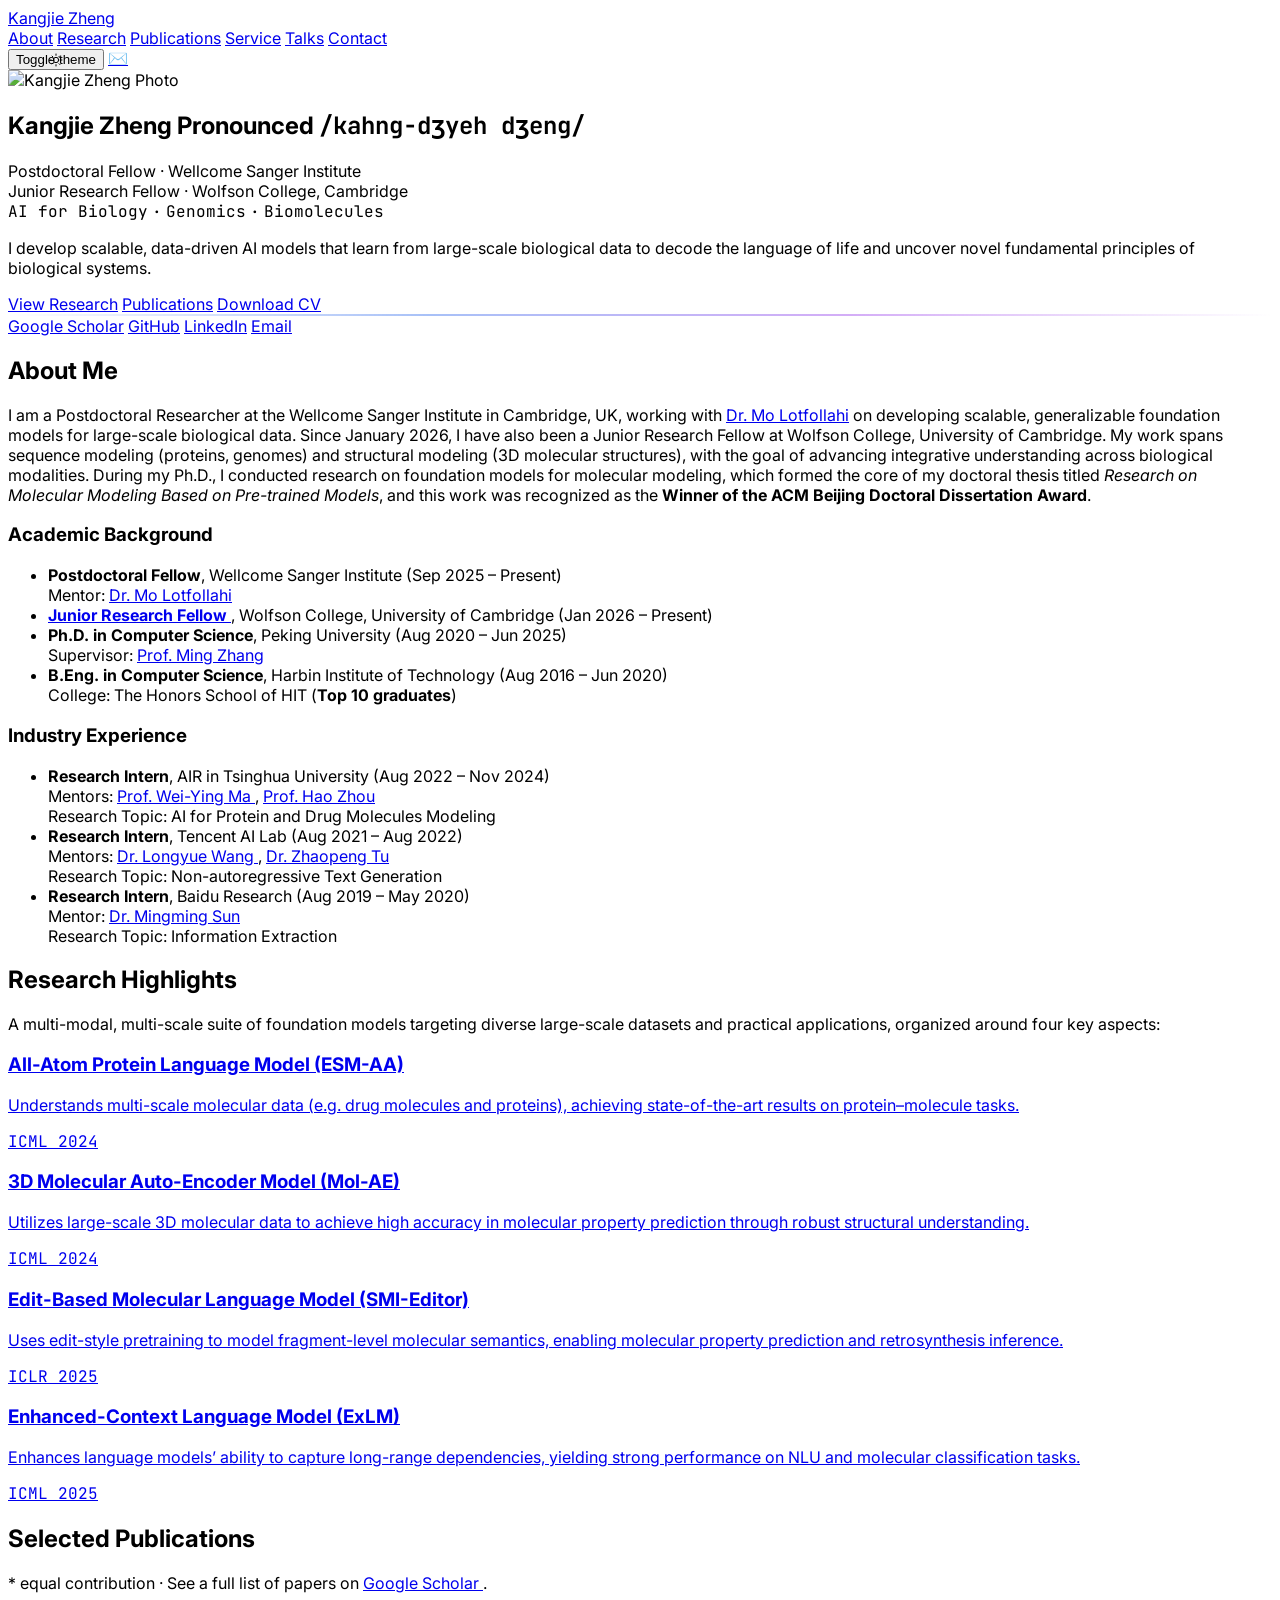
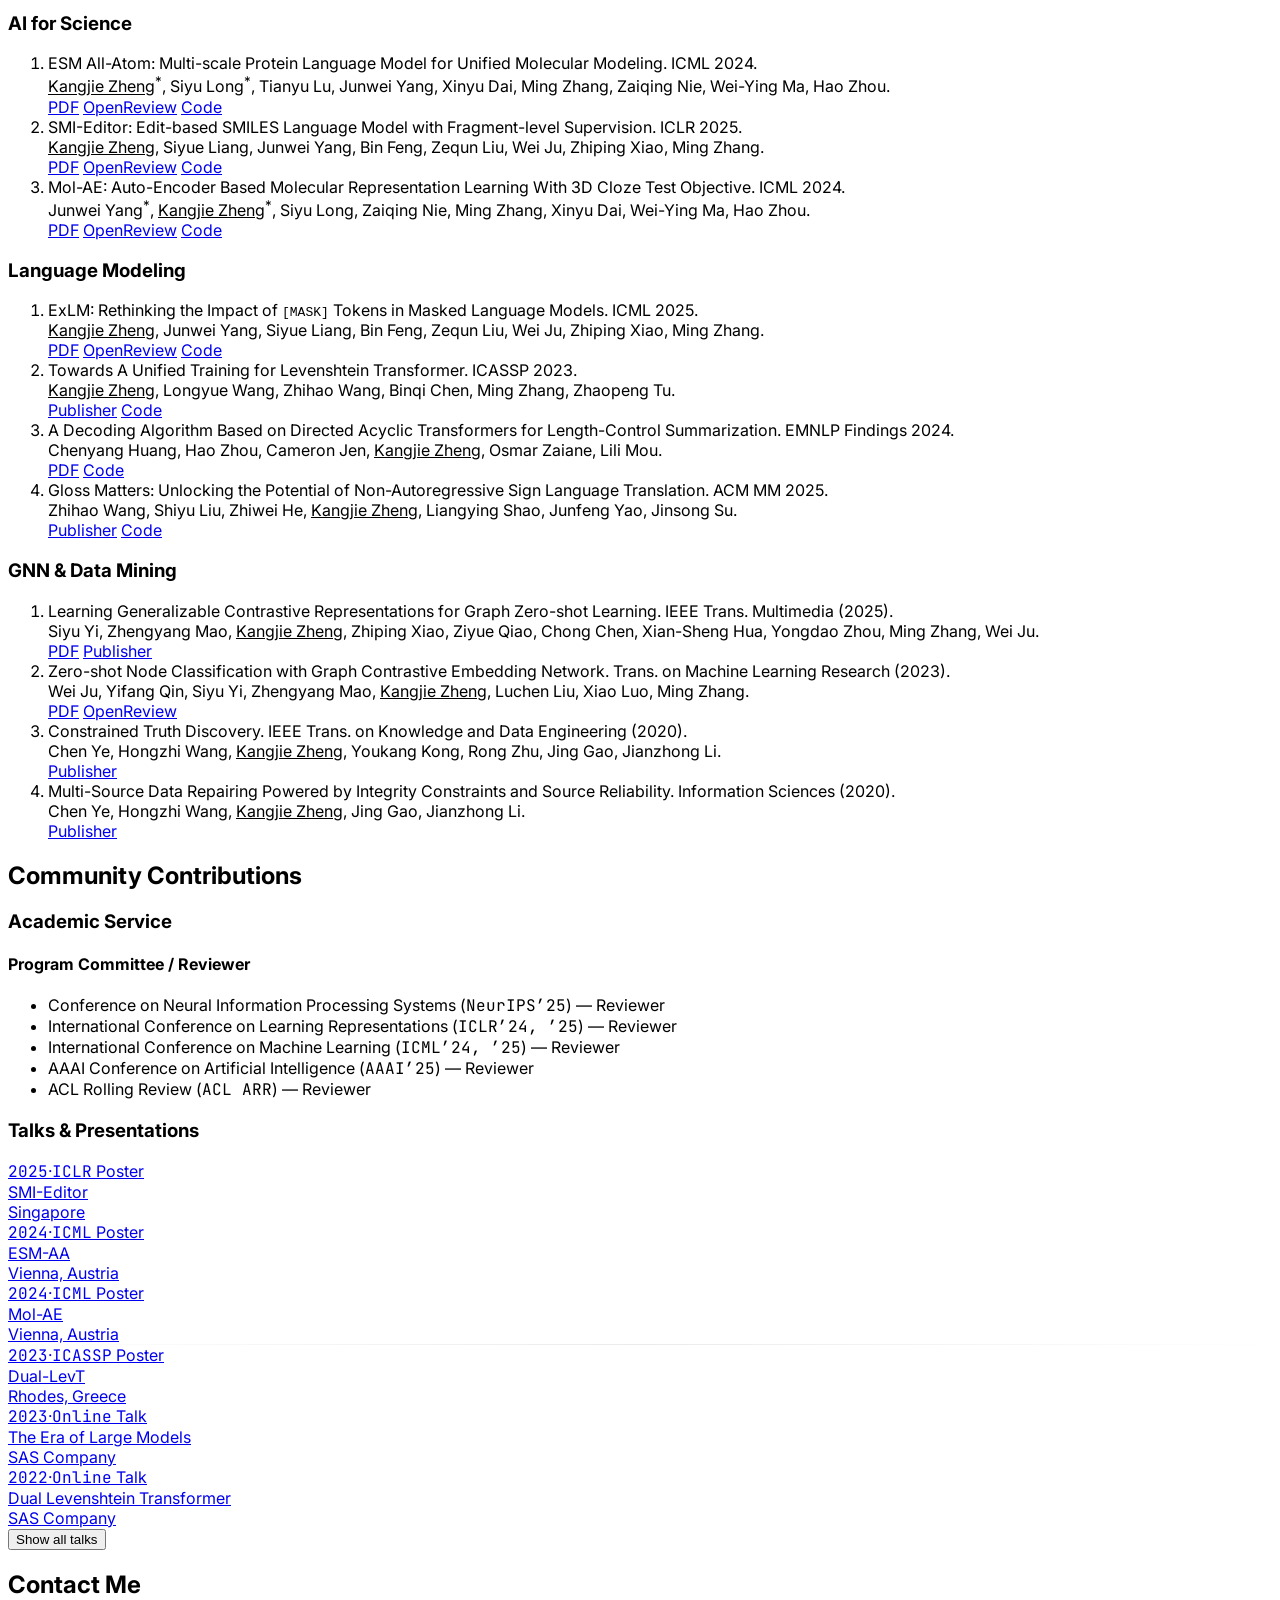
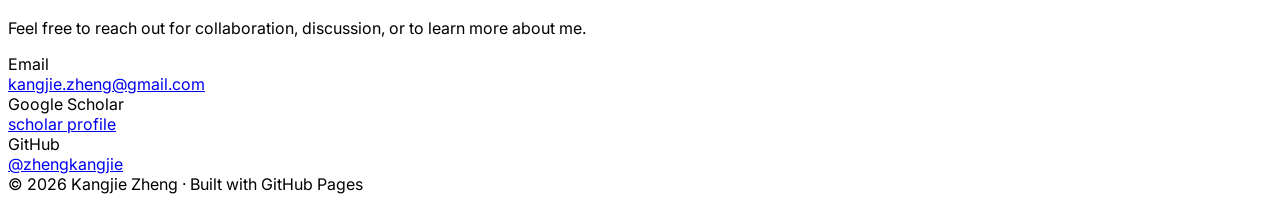
==== index.html @ 7fa9788c "Happy 2026!" ====
<!doctype html>
<html lang="en">
  <head>
    <meta charset="utf-8" />
    <meta name="viewport" content="width=device-width, initial-scale=1" />
    <title>Kangjie Zheng's Homepage</title>
    <meta name="description" content="AI for Biology · Genomics · Biomolecules" />
    <meta name="theme-color" content="#f9fafb" />
    <script src="https://cdn.tailwindcss.com"></script>

    <!-- Tailwind config: enable class-based dark mode -->
    <script>
      tailwind.config = {
        darkMode: 'class',
        theme: {
          extend: {
            colors: {
              bg: '#f9fafb',
              card: 'rgba(255,255,255,0.8)',
              accent: '#2563eb',
              neon: '#9333ea'
            },
            boxShadow: {
              glow: '0 0 20px rgba(37,99,235,.15)',
              card: '0 4px 20px rgba(0,0,0,.1)'
            },
            backdropBlur: {
              xs: '2px'
            }
          }
        }
      }
    </script>

    <!-- Theme init -->
    <script>
      (function () {
        try {
          const saved = localStorage.getItem('theme');
          const prefersDark = window.matchMedia('(prefers-color-scheme: dark)').matches;
          const useDark = saved ? (saved === 'dark') : prefersDark;
          const root = document.documentElement;
          root.classList.toggle('dark', useDark);

          const meta = document.querySelector('meta[name="theme-color"]');
          if (meta) meta.setAttribute('content', useDark ? '#0b1020' : '#f9fafb');
        } catch (e) {}
      })();
    </script>

    <link rel="preconnect" href="https://fonts.googleapis.com" />
    <link rel="preconnect" href="https://fonts.gstatic.com" crossorigin />
    <link href="https://fonts.googleapis.com/css2?family=Inter:wght@300;400;600;800&family=JetBrains+Mono:wght@400;700&display=swap" rel="stylesheet" />

    <style>
      section > *:last-child { margin-bottom: 0; }
      html { scroll-behavior: smooth; }
      body { font-family: Inter, sans-serif; }
      .clamp-2 { display: -webkit-box; -webkit-line-clamp: 2; -webkit-box-orient: vertical; overflow: hidden; }
      .mono { font-family: 'JetBrains Mono', monospace; }
      .grid-bg:before {
        content: "";
        position: fixed;
        inset: 0;
        pointer-events: none;
        background:
          linear-gradient(transparent, transparent 98%, rgba(0,0,0,.04) 100%),
          linear-gradient(90deg, transparent, transparent 98%, rgba(0,0,0,.04) 100%);
        background-size: 24px 24px, 24px 24px;
        z-index: 0;
      }
      .glass { background: rgba(255,255,255,0.75); backdrop-filter: blur(6px); }
      .card:hover {
        box-shadow: 0 0 0 1px rgba(37,99,235,.15), 0 4px 20px rgba(0,0,0,.15);
        transform: translateY(-2px);
      }
      .ux-underline {
        background: linear-gradient(to right, rgba(37,99,235,.0), rgba(37,99,235,.4), rgba(147,51,234,.4), rgba(37,99,235,.0));
        height: 2px;
      }
      .no-scrollbar::-webkit-scrollbar { display: none; }
      .no-scrollbar { -ms-overflow-style: none; scrollbar-width: none; }

      /* ANCHOR OFFSET & DIVIDER */
      .anchor-offset { scroll-margin-top: 96px; }
      .subtle-divider { height: 1px; background: linear-gradient(to right, transparent, rgba(0,0,0,.08), transparent); }
      .dark .subtle-divider { background: linear-gradient(to right, transparent, rgba(255,255,255,.12), transparent); }

      /* ===================== Dark mode overrides (colors only) ===================== */
      .dark body { background-color: #0b1020; color: #e2e8f0; }
      .dark .bg-bg { background-color: #0b1020 !important; }
      .dark ::selection { background: rgba(34,211,238,0.30); color: #ffffff; }

      .dark .grid-bg:before {
        background:
          radial-gradient(circle at 20% 20%, rgba(124,58,237,.18), transparent 35%),
          radial-gradient(circle at 80% 10%, rgba(34,211,238,.16), transparent 40%),
          linear-gradient(transparent, transparent 98%, rgba(255,255,255,.05) 100%),
          linear-gradient(90deg, transparent, transparent 98%, rgba(255,255,255,.05) 100%);
        background-size: 100% 100%, 100% 100%, 24px 24px, 24px 24px;
      }

      .dark .glass { background: linear-gradient(180deg, rgba(17,24,39,.60), rgba(17,24,39,.35)); backdrop-filter: blur(6px); }
      .dark .card:hover { box-shadow: 0 0 0 1px rgba(34,211,238,.25), 0 10px 30px rgba(0,0,0,.60); transform: translateY(-2px); }
      .dark .ux-underline {
        background: linear-gradient(to right,
          rgba(34,211,238,0),
          rgba(34,211,238,.5),
          rgba(124,58,237,.5),
          rgba(34,211,238,0));
      }

      .dark .text-gray-900 { color: #f1f5f9 !important; }
      .dark .text-gray-800 { color: #e2e8f0 !important; }
      .dark .text-gray-700,
      .dark .text-gray-600 { color: #cbd5e1 !important; }
      .dark .text-gray-500,
      .dark .text-gray-400 { color: #94a3b8 !important; }

      .dark .bg-white { background-color: transparent !important; }
      .dark .bg-gray-50 { background-color: transparent !important; }

      .dark .border-black\/5  { border-color: rgba(255,255,255,0.10) !important; }
      .dark .border-black\/10 { border-color: rgba(255,255,255,0.16) !important; }
      .dark .bg-black\/5      { background-color: rgba(255,255,255,0.06) !important; }

      .dark header a.font-extrabold { color: #f8fafc !important; }

      /* ---- Smaller animated icon (stacked, centered) ---- */
      #theme-toggle { position: relative; display: inline-flex; align-items: center; justify-content: center; }
      #theme-toggle .icon {
        position: absolute;
        left: 50%;
        top: 50%;
        width: 1rem;
        height: 1rem;
        opacity: 0;
        transform: translate(-50%, -50%) rotate(-90deg) scale(.8);
        transform-origin: 50% 50%;
        transition: transform .35s ease, opacity .35s ease;
      }
      #theme-toggle .icon--active   { opacity: 1; transform: translate(-50%, -50%) rotate(0deg) scale(1); }
      #theme-toggle .icon--inactive { opacity: 0; transform: translate(-50%, -50%) rotate(-90deg) scale(.8); }

      :root { --theme-anim-dur: 200ms; --theme-anim-ease: cubic-bezier(.2,.8,.2,1); }
      html.theme-anim *, html.theme-anim *::before, html.theme-anim *::after {
        transition:
          background-color var(--theme-anim-dur) var(--theme-anim-ease),
          color            var(--theme-anim-dur) var(--theme-anim-ease),
          border-color     var(--theme-anim-dur) var(--theme-anim-ease),
          fill             var(--theme-anim-dur) var(--theme-anim-ease),
          stroke           var(--theme-anim-dur) var(--theme-anim-ease),
          box-shadow       var(--theme-anim-dur) var(--theme-anim-ease),
          filter           var(--theme-anim-dur) var(--theme-anim-ease);
      }
      @media (prefers-reduced-motion: reduce) {
        html.theme-anim *, html.theme-anim *::before, html.theme-anim *::after { transition: none !important; }
        #stars { display: none !important; }
      }
      .theme-flash {
        position: fixed; inset: 0; pointer-events: none; z-index: 50;
        background: radial-gradient(60vmax 60vmax at var(--fx,50%) var(--fy,50%),
                    rgba(34,211,238,.18), rgba(124,58,237,.16) 30%, transparent 60%);
        opacity: 0;
        transition: opacity var(--theme-anim-dur) var(--theme-anim-ease);
      }
      .theme-flash.show { opacity: .9; }
      .dark .theme-flash {
        background: radial-gradient(60vmax 60vmax at var(--fx,50%) var(--fy,50%),
                    rgba(34,211,238,.12), rgba(124,58,237,.12) 30%, transparent 60%);
      }

      /* ★★ Starfield-only: 画布层 */
      #stars{
        position: fixed; inset: 0;
        pointer-events: none;
        z-index: -1;
        opacity: 0;
        transition: opacity .35s ease;
      }
      .dark #stars{ opacity: .9; }
    </style>
  </head>

  <body class="grid-bg bg-bg text-gray-800 selection:bg-blue-200 selection:text-gray-900">

    <!-- ★★ Starfield-only -->
    <canvas id="stars" aria-hidden="true"></canvas>

    <!-- Navigation -->
    <header class="sticky top-0 z-40">
      <div class="mx-auto max-w-6xl px-4">
        <nav class="mt-4 glass rounded-2xl border border-black/5 shadow-card">
          <div class="flex items-center justify-between px-4 py-3">
            <a href="#top" class="font-extrabold tracking-tight text-gray-900">Kangjie Zheng</a>

            <div class="hidden sm:flex gap-6 text-sm">
              <a href="#about" class="hover:text-accent">About</a>
              <a href="#research" class="hover:text-accent">Research</a>
              <a href="#pubs" class="hover:text-accent">Publications</a>
              <a href="#service" class="hover:text-accent">Service</a>
              <a href="#talks" class="hover:text-accent">Talks</a>
              <a href="#contact" class="hover:text-accent">Contact</a>
            </div>

            <!-- Right actions: theme toggle + contact (mobile) -->
            <div class="flex items-center gap-2">
              <button
                id="theme-toggle"
                class="relative h-8 w-8 rounded-full border border-black/10 p-1.5 hover:border-accent/40 focus:outline-none focus:ring-2 focus:ring-accent/30"
                aria-label="Toggle dark mode" title="Toggle dark mode" aria-pressed="false"
              >
                <span class="sr-only">Toggle theme</span>
                <!-- Sun icon (light) -->
                <svg id="icon-sun" xmlns="http://www.w3.org/2000/svg" class="icon h-4 w-4" fill="none"
                     viewBox="0 0 24 24" stroke="currentColor" stroke-width="1.5">
                  <path stroke-linecap="round" stroke-linejoin="round"
                        d="M12 3v2m0 14v2m9-9h-2M5 12H3m14.95 6.95-1.414-1.414M7.464 7.464 6.05 6.05m11.314 0-1.414 1.414M7.464 16.536 6.05 17.95M16 12a4 4 0 1 1-8 0 4 4 0 0 1 8 0z"/>
                </svg>
                <!-- Moon icon (dark) -->
                <svg id="icon-moon" xmlns="http://www.w3.org/2000/svg" class="icon h-4 w-4" viewBox="0 0 24 24" fill="currentColor">
                  <path d="M21 12.79A9 9 0 1 1 11.21 3a7 7 0 1 0 9.79 9.79z"/>
                </svg>
              </button>

              <a class="sm:hidden" href="#contact" aria-label="contact">✉️</a>
            </div>
          </div>
        </nav>
      </div>
    </header>

    <!-- Hero -->
    <section id="top" class="relative min-h-[70vh] flex items-center bg-white">
      <div class="mx-auto max-w-6xl px-6 pt-10 pb-12 md:pb-0">
        <div class="grid md:grid-cols-2 gap-10 items-center">
          <!-- 小屏：图片在上 -->
          <div class="order-1 md:order-2 flex justify-center">
            <img src="https://raw.githubusercontent.com/zhengkangjie/zhengkangjie.github.io/main/zkj_photo.jpg" alt="Kangjie Zheng Photo" width="320" height="320" decoding="async" fetchpriority="high" class="rounded-full aspect-square object-cover shadow-lg max-w-xs border border-black/10" />
          </div>

          <div class="order-2 md:order-1">
            <h1 class="mt-2 text-4xl md:text-5xl font-extrabold leading-tight text-gray-900">
                <span class="relative group inline-block focus:outline-none" tabindex="0">
                    Kangjie Zheng
                    <span
                    class="pointer-events-none absolute bottom-full left-1/2 -translate-x-1/2 mb-2
                            opacity-0 scale-95 transition
                            group-hover:opacity-100 group-hover:scale-100
                            group-focus-visible:opacity-100 group-focus-visible:scale-100 z-20">
                    <span class="block rounded-lg bg-black/80 text-white text-xs px-3 py-1 shadow-lg whitespace-nowrap">
                        Pronounced <span class="mono">/kahng-dʒyeh dʒeng/</span>
                    </span>
                    <span class="absolute left-1/2 top-full -translate-x-1/2 w-2 h-2 bg-black/80 rotate-45"></span>
                    </span>
                </span>
            </h1>

            <div class="mt-2 space-y-1">


  <div class="mt-1 flex flex-wrap items-center gap-x-2 gap-y-1 text-sm md:text-base text-gray-600">
    <span class="font-semibold text-gray-900">Postdoctoral Fellow</span>
    <span class="text-gray-400">·</span>
    <span>Wellcome Sanger Institute</span>
  </div>
</div>


  <div class="mt-1 flex flex-wrap items-center gap-x-2 gap-y-1 text-sm md:text-base text-gray-600">
    <span class="font-semibold text-gray-900">Junior Research Fellow</span>
    <span class="text-gray-400">·</span>
    <span>Wolfson College, Cambridge</span>
  </div>

            <div class="mt-4 inline-flex items-center gap-2 rounded-full border border-black/5 bg-black/5 px-3 py-1 text-xs shadow-sm whitespace-nowrap overflow-x-auto no-scrollbar max-w-full">
                <span class="mono text-accent">AI for Biology</span>
                <span class="mono text-gray-400">·</span>
                <span class="mono text-indigo-600">Genomics</span>
                <span class="mono text-gray-400">·</span>
                <span class="mono text-sky-700">Biomolecules</span>
            </div>

            <p class="mt-5 text-gray-600">
                I develop scalable, data-driven AI models that learn from large-scale biological data to decode the language of life and uncover novel fundamental principles of biological systems.
            </p>

            <div class="mt-7 flex flex-wrap gap-3">
              <a href="#research" class="rounded-xl bg-accent/10 px-4 py-2 text-accent shadow-glow hover:bg-accent/20">View Research</a>
              <a href="#pubs" class="rounded-xl border border-black/10 px-4 py-2 hover:border-accent/40">Publications</a>
              <a href="https://raw.githubusercontent.com/zhengkangjie/zhengkangjie.github.io/main/ZKJ_CV_2026.pdf" class="rounded-xl border border-black/10 px-4 py-2 hover:border-accent/40" target="_blank" rel="noopener">Download CV</a>
            </div>

            <div class="mt-6 h-1 ux-underline w-full sm:w-80 md:w-96 lg:w-[28rem]"></div>

            <div class="mt-4 flex gap-4 text-sm opacity-90">
              <a class="hover:text-accent" href="https://scholar.google.com/citations?hl=en&user=n8kbAwQAAAAJ" target="_blank" rel="noopener">Google Scholar</a>
              <a class="hover:text-accent" href="https://github.com/zhengkangjie" target="_blank" rel="noopener">GitHub</a>
              <a class="hover:text-accent" href="https://www.linkedin.com/in/kangjie-zheng-274990192/" target="_blank" rel="noopener">LinkedIn</a>
              <a class="hover:text-accent" href="mailto:kangjie.zheng@gmail.com">Email</a>
            </div>
          </div>
        </div>
      </div>
    </section>

    <!-- About -->
    <section id="about" class="py-20 bg-gray-50">
      <div class="mx-auto max-w-6xl px-6">
        <h2 class="text-2xl font-bold tracking-tight text-gray-900">About Me</h2>

        <p class="mt-4 text-gray-600">
            I am a Postdoctoral Researcher at the Wellcome Sanger Institute in Cambridge, UK, working with 
<a href="https://lotfollahi.com/" target="_blank" rel="noopener" class="text-accent hover:underline">Dr. Mo Lotfollahi</a> 
on developing scalable, generalizable foundation models for large-scale biological data. Since January 2026, I have also been a Junior Research Fellow at Wolfson College, University of Cambridge.
 My work spans sequence modeling (proteins, genomes) and structural modeling (3D molecular structures), with the goal of advancing integrative understanding across biological modalities. 
            During my Ph.D., I conducted research on foundation models for molecular modeling, which formed the core of my doctoral thesis titled <em>Research on Molecular Modeling Based on Pre-trained Models</em>, and this work was recognized as the <strong>Winner of the ACM Beijing Doctoral Dissertation Award</strong>.
        </p>

        <div class="mt-8 grid md:grid-cols-2 gap-6">
          <!-- Research Experience -->
          <div class="card rounded-2xl border border-black/5 glass p-6 shadow-card">
            <h3 class="font-semibold">Academic Background</h3>
            <ul class="mt-3 space-y-2 text-sm">
              <li>
                <strong>Postdoctoral Fellow</strong>, Wellcome Sanger Institute
                <span class="text-gray-600">(Sep 2025 – Present)</span>
                <div class="text-gray-600">Mentor: <a href="https://lotfollahi.com/" target="_blank" rel="noopener" class="hover:text-accent">
                    Dr. Mo Lotfollahi 
                  </a>
                </div>
              </li>
              <li>
                
              <strong><a href="https://www.wolfson.cam.ac.uk/people/dr-kangjie-zheng" target="_blank" rel="noopener" class="hover:text-accent">
                    Junior Research Fellow
                  </a></strong>, Wolfson College, University of Cambridge
              <span class="text-gray-600">(Jan 2026 – Present)</span>
            </li>
              <li>
                <strong>Ph.D. in Computer Science</strong>, Peking University
                <span class="text-gray-600">(Aug 2020 – Jun 2025)</span>
                <div class="text-gray-600">
                  Supervisor:
                  <a href="https://cs.pku.edu.cn/info/1238/2063.htm" target="_blank" rel="noopener" class="hover:text-accent">
                    Prof. Ming Zhang
                  </a>
                </div>
              </li>
              <li>
                <strong>B.Eng. in Computer Science</strong>, Harbin Institute of Technology
                <span class="text-gray-600">(Aug 2016 – Jun 2020)</span>
                <div class="text-gray-600">
                  College: The Honors School of HIT (<strong>Top 10 graduates</strong>)
                </div>
              </li>
            </ul>
          </div>

          <!-- Internships -->
          <div class="card rounded-2xl border border-black/5 glass p-6 shadow-card">
            <h3 class="font-semibold">Industry Experience</h3>
            <ul class="mt-3 space-y-2 text-sm">
              <li>
                <strong>Research Intern</strong>, AIR in Tsinghua University
                <span class="text-gray-600">(Aug 2022 – Nov 2024)</span>
                <div class="text-gray-600">
                  Mentors:
                  <a href="https://air.tsinghua.edu.cn/en/info/1046/1189.htm" target="_blank" rel="noopener" class="hover:text-accent">
                    Prof. Wei-Ying Ma
                  </a>,
                  <a href="https://zhouh.github.io/" target="_blank" rel="noopener" class="hover:text-accent">
                    Prof. Hao Zhou
                  </a>
                </div>
                <div class="text-gray-600">
                  Research Topic: AI for Protein and Drug Molecules Modeling
                </div>
              </li>
              <li>
                <strong>Research Intern</strong>, Tencent AI Lab
                <span class="text-gray-600">(Aug 2021 – Aug 2022)</span>
                <div class="text-gray-600">
                  Mentors:
                  <a href="https://longyuewang.com/" target="_blank" rel="noopener" class="hover:text-accent">
                    Dr. Longyue Wang
                  </a>,
                  <a href="https://tuzhaopeng.github.io/" target="_blank" rel="noopener" class="hover:text-accent">
                    Dr. Zhaopeng Tu
                  </a>
                </div>
                <div class="text-gray-600">
                  Research Topic: Non-autoregressive Text Generation
                </div>
              </li>
              <li>
                <strong>Research Intern</strong>, Baidu Research
                <span class="text-gray-600">(Aug 2019 – May 2020)</span>
                <div class="text-gray-600">
                  Mentor:
                  <a href="https://www.bimsa.cn/detail/MingmingSun.html" target="_blank" rel="noopener" class="hover:text-accent">
                    Dr. Mingming Sun
                  </a>
                  <div class="text-gray-600">
                  Research Topic: Information Extraction
                </div>
                </div>
              </li>
            </ul>
          </div>
        </div>
      </div>
    </section>

    <!-- Research -->
    <section id="research" class="py-20 bg-white">
      <div class="mx-auto max-w-6xl px-6">
        <h2 class="text-2xl font-bold tracking-tight text-gray-900">Research Highlights</h2>
        <p class="mt-3 text-sm text-gray-700">A multi-modal, multi-scale suite of <span class="font-semibold">foundation models</span> targeting diverse large-scale datasets and practical applications, organized around four key aspects:</p>
        <div class="mt-8 grid md:grid-cols-2 gap-6">
          <!-- (1) ESM-AA) -->
          <a
            href="https://openreview.net/forum?id=283cGgWfM2"
            target="_blank"
            rel="noopener"
            class="card block rounded-2xl border border-black/5 glass p-6 shadow-card no-underline focus:outline-none focus:ring-2 focus:ring-accent/30 hover:border-accent/40"
            aria-label="Open ESM-AA on OpenReview"
          >
            <h3 class="text-lg font-semibold clamp-2">All-Atom Protein Language Model (ESM-AA)</h3>
            <p class="mt-2 text-sm text-gray-600">
              Understands multi-scale molecular data (e.g. drug molecules and proteins), achieving state-of-the-art results on protein–molecule tasks.
            </p>
            <div class="mt-3 text-xs mono text-gray-500">ICML 2024</div>
          </a>

          <!-- (2) Mol-AE -->
          <a
            href="https://openreview.net/forum?id=inEuvSg0y1"
            target="_blank"
            rel="noopener"
            class="card block rounded-2xl border border-black/5 glass p-6 shadow-card no-underline focus:outline-none focus:ring-2 focus:ring-accent/30 hover:border-accent/40"
            aria-label="Open Mol-AE on OpenReview"
          >
            <h3 class="text-lg font-semibold clamp-2">3D Molecular Auto-Encoder Model (Mol-AE)</h3>
            <p class="mt-2 text-sm text-gray-600">
                Utilizes large-scale 3D molecular data to achieve high accuracy in molecular property prediction through robust structural understanding.
            </p>
            <div class="mt-3 text-xs mono text-gray-500">ICML 2024</div>
          </a>

          <!-- (3) SMI-Editor -->
          <a
            href="https://openreview.net/forum?id=M29nUGozPa"
            target="_blank"
            rel="noopener"
            class="card block rounded-2xl border border-black/5 glass p-6 shadow-card no-underline focus:outline-none focus:ring-2 focus:ring-accent/30 hover:border-accent/40"
            aria-label="Open SMI-Editor on OpenReview"
          >
            <h3 class="text-lg font-semibold clamp-2">Edit-Based Molecular Language Model (SMI-Editor)</h3>
            <p class="mt-2 text-sm text-gray-600">
              Uses edit-style pretraining to model fragment-level molecular semantics, enabling molecular property prediction and retrosynthesis inference.
            </p>
            <div class="mt-3 text-xs mono text-gray-500">ICLR 2025</div>
          </a>

          <!-- (4) ExLM -->
          <a
            href="https://icml.cc/virtual/2025/poster/45731"
            target="_blank"
            rel="noopener"
            class="card block rounded-2xl border border-black/5 glass p-6 shadow-card no-underline focus:outline-none focus:ring-2 focus:ring-accent/30 hover:border-accent/40"
            aria-label="Open ExLM ICML 2025 page"
          >
            <h3 class="text-lg font-semibold clamp-2">Enhanced-Context Language Model (ExLM)</h3>
            <p class="mt-2 text-sm text-gray-600">
              Enhances language models’ ability to capture long-range dependencies, yielding strong performance on NLU and molecular classification tasks.
            </p>
            <div class="mt-3 text-xs mono text-gray-500">ICML 2025</div>
          </a>
        </div>
      </div>
    </section>

    <!-- Publications -->
    <section id="pubs" class="py-20 bg-gray-50">
    <div class="mx-auto max-w-6xl px-6">
      <h2 class="text-2xl font-bold tracking-tight text-gray-900">Selected Publications</h2>
      <div class="mt-2 text-xs text-gray-500">
          * equal contribution · See a full list of papers on 
          <a class="text-accent hover:underline"
              href="https://scholar.google.com/citations?hl=en&user=n8kbAwQAAAAJ"
              target="_blank" rel="noopener noreferrer">
              Google Scholar
          </a>.
      </div>
  
      <!-- AI for Science -->
      <h3 class="mt-6 font-semibold">AI for Science</h3>
      <ol class="mt-3 space-y-4 text-sm list-decimal pl-6 marker:text-gray-400">
  
        <li>
          <span class="font-semibold">ESM All-Atom: Multi-scale Protein Language Model for Unified Molecular Modeling.</span> ICML 2024.
          <div class="text-gray-700">
            <u>Kangjie Zheng</u><sup>*</sup>, Siyu Long<sup>*</sup>, Tianyu Lu, Junwei Yang, Xinyu Dai, Ming Zhang, Zaiqing Nie, Wei-Ying Ma, Hao Zhou.
          </div>
          <div class="mt-1">
            <a class="ml-0 text-accent hover:underline" href="https://openreview.net/pdf?id=283cGgWfM2" target="_blank" rel="noopener">PDF</a>
            <a class="ml-3 text-gray-500 hover:text-accent" href="https://openreview.net/forum?id=283cGgWfM2" target="_blank" rel="noopener">OpenReview</a>
            <a class="ml-3 text-gray-500 hover:text-accent" href="https://github.com/zhengkangjie/ESM-AA" target="_blank" rel="noopener">Code</a>
          </div>
        </li>
  
        <li>
          <span class="font-semibold">SMI-Editor: Edit-based SMILES Language Model with Fragment-level Supervision.</span> ICLR 2025.
          <div class="text-gray-700">
            <u>Kangjie Zheng</u>, Siyue Liang, Junwei Yang, Bin Feng, Zequn Liu, Wei Ju, Zhiping Xiao, Ming Zhang.
          </div>
          <div class="mt-1">
            <a class="ml-0 text-accent hover:underline" href="https://openreview.net/pdf?id=M29nUGozPa" target="_blank" rel="noopener">PDF</a>
            <a class="ml-3 text-gray-500 hover:text-accent" href="https://openreview.net/forum?id=M29nUGozPa" target="_blank" rel="noopener">OpenReview</a>
            <a class="ml-3 text-gray-500 hover:text-accent" href="https://github.com/zhengkangjie/smi-editor" target="_blank" rel="noopener">Code</a>
          </div>
        </li>
  
        <li>
          <span class="font-semibold">Mol-AE: Auto-Encoder Based Molecular Representation Learning With 3D Cloze Test Objective.</span> ICML 2024.
          <div class="text-gray-700">
            Junwei Yang<sup>*</sup>, <u>Kangjie Zheng</u><sup>*</sup>, Siyu Long, Zaiqing Nie, Ming Zhang, Xinyu Dai, Wei-Ying Ma, Hao Zhou.
          </div>
          <div class="mt-1">
            <a class="ml-0 text-accent hover:underline" href="https://openreview.net/pdf?id=inEuvSg0y1" target="_blank" rel="noopener">PDF</a>
            <a class="ml-3 text-gray-500 hover:text-accent" href="https://openreview.net/forum?id=inEuvSg0y1" target="_blank" rel="noopener">OpenReview</a>
            <a class="ml-3 text-gray-500 hover:text-accent" href="https://github.com/yjwtheonly/MolAE" target="_blank" rel="noopener">Code</a>
          </div>
        </li>
  
      </ol>
  
      <!-- Language Modeling -->
      <h3 class="mt-8 font-semibold">Language Modeling</h3>
      <ol class="mt-3 space-y-4 text-sm list-decimal pl-6 marker:text-gray-400">
  
        <li>
          <span class="font-semibold">ExLM: Rethinking the Impact of <code>[MASK]</code> Tokens in Masked Language Models.</span> ICML 2025.
          <div class="text-gray-700">
            <u>Kangjie Zheng</u>, Junwei Yang, Siyue Liang, Bin Feng, Zequn Liu, Wei Ju, Zhiping Xiao, Ming Zhang.
          </div>
          <div class="mt-1">
            <a class="ml-0 text-accent hover:underline" href="https://arxiv.org/pdf/2501.13397.pdf" target="_blank" rel="noopener">PDF</a>
            <a class="ml-3 text-gray-500 hover:text-accent" href="https://openreview.net/forum?id=IYOPfJwduh" target="_blank" rel="noopener">OpenReview</a>
            <a class="ml-3 text-gray-500 hover:text-accent" href="https://github.com/zhengkangjie/ExLM" target="_blank" rel="noopener">Code</a>
          </div>
        </li>
  
        <li>
          <span class="font-semibold">Towards A Unified Training for Levenshtein Transformer.</span> ICASSP 2023.
          <div class="text-gray-700">
            <u>Kangjie Zheng</u>, Longyue Wang, Zhihao Wang, Binqi Chen, Ming Zhang, Zhaopeng Tu.
          </div>
          <div class="mt-1">
            <a class="ml-0 text-accent hover:underline" href="https://ieeexplore.ieee.org/abstract/document/10094646" target="_blank" rel="noopener">Publisher</a>
            <a class="ml-3 text-gray-500 hover:text-accent" href="https://github.com/zhengkangjie/fairseq-dual-loss" target="_blank" rel="noopener">Code</a>
          </div>
        </li>
  
        <li>
          <span class="font-semibold">A Decoding Algorithm Based on Directed Acyclic Transformers for Length-Control Summarization.</span> EMNLP Findings 2024.
          <div class="text-gray-700">
            Chenyang Huang, Hao Zhou, Cameron Jen, <u>Kangjie Zheng</u>, Osmar Zaiane, Lili Mou.
          </div>
          <div class="mt-1">
            <a class="ml-0 text-accent hover:underline" href="https://aclanthology.org/2024.findings-emnlp.677.pdf" target="_blank" rel="noopener">PDF</a>
            <a class="ml-3 text-gray-500 hover:text-accent" href="https://github.com/MANGA-UOFA/DAT-LenC" target="_blank" rel="noopener">Code</a>
          </div>
        </li>
  
        <li>
          <span class="font-semibold">Gloss Matters: Unlocking the Potential of Non-Autoregressive Sign Language Translation.</span> ACM MM 2025.
          <div class="text-gray-700">
            Zhihao Wang, Shiyu Liu, Zhiwei He, <u>Kangjie Zheng</u>, Liangying Shao, Junfeng Yao, Jinsong Su.
          </div>
          <div class="mt-1">
                <a class="ml-0 text-accent hover:underline" href="https://dl.acm.org/doi/abs/10.1145/3746027.3755319" target="_blank" rel="noopener">Publisher</a>
                <a class="ml-3 text-gray-500 hover:text-accent" href="https://github.com/XMUDeepLIT/GLevT" target="_blank" rel="noopener">Code</a>
            </div>
        </li>
      </ol>
  
      <!-- Others (Data Mining & GNN) -->
      <h3 class="mt-8 font-semibold">GNN & Data Mining</h3>
      <ol class="mt-3 space-y-4 text-sm list-decimal pl-6 marker:text-gray-400">
        
        <li>
            <span class="font-semibold">Learning Generalizable Contrastive Representations for Graph Zero-shot Learning.</span> IEEE Trans. Multimedia (2025).
            <div class="text-gray-700">
              Siyu Yi, Zhengyang Mao, <u>Kangjie Zheng</u>, Zhiping Xiao, Ziyue Qiao, Chong Chen, Xian-Sheng Hua, Yongdao Zhou, Ming Zhang, Wei Ju.
            </div>
            <div class="mt-1">
                <a class="ml-0 text-accent hover:underline" href="https://ieeexplore.ieee.org/stamp/stamp.jsp?arnumber=11125500" target="_blank" rel="noopener">PDF</a>
                <a class="ml-3 text-gray-500 hover:text-accent" href="https://ieeexplore.ieee.org/stamp/stamp.jsp?arnumber=11125500" target="_blank" rel="noopener">Publisher</a>
            </div>
          </li>
          
        <li>
          <span class="font-semibold">Zero-shot Node Classification with Graph Contrastive Embedding Network.</span> Trans. on Machine Learning Research (2023).
          <div class="text-gray-700">
            Wei Ju, Yifang Qin, Siyu Yi, Zhengyang Mao, <u>Kangjie Zheng</u>, Luchen Liu, Xiao Luo, Ming Zhang.
          </div>
          <div class="mt-1">
            <a class="ml-0 text-accent hover:underline" href="https://openreview.net/pdf?id=8wGXnjRLSy" target="_blank" rel="noopener">PDF</a>
            <a class="ml-3 text-gray-500 hover:text-accent" href="https://openreview.net/forum?id=8wGXnjRLSy" target="_blank" rel="noopener">OpenReview</a>
          </div>
        </li>

        <li>
          <span class="font-semibold">Constrained Truth Discovery.</span> IEEE Trans. on Knowledge and Data Engineering (2020).
          <div class="text-gray-700">
            Chen Ye, Hongzhi Wang, <u>Kangjie Zheng</u>, Youkang Kong, Rong Zhu, Jing Gao, Jianzhong Li.
          </div>
          <div class="mt-1">
            <a class="ml-0 text-accent hover:underline" href="https://ieeexplore.ieee.org/document/9044433" target="_blank" rel="noopener">Publisher</a>
          </div>
        </li>
  
        <li>
          <span class="font-semibold">Multi-Source Data Repairing Powered by Integrity Constraints and Source Reliability.</span> Information Sciences (2020).
          <div class="text-gray-700">
            Chen Ye, Hongzhi Wang, <u>Kangjie Zheng</u>, Jing Gao, Jianzhong Li.
          </div>
          <div class="mt-1">
            <a class="ml-0 text-accent hover:underline" href="https://www.sciencedirect.com/science/article/abs/pii/S0020025519307844" target="_blank" rel="noopener">Publisher</a>
          </div>
        </li>
  
      </ol>
  
    </div>
  </section>
  

    <!-- ========================
         Community Contributions (Service + Talks)
         ======================== -->
    <section id="contrib" class="py-20 bg-white">
      <div class="mx-auto max-w-6xl px-6">
        <h2 class="text-2xl font-bold tracking-tight text-gray-900">Community Contributions</h2>

        <!-- Two-column layout: Service (left) · Talks (right) -->
        <div class="mt-8 grid md:grid-cols-2 gap-8 items-start">

          <!-- Academic Service -->
          <div>
            <div id="service" class="anchor-offset"></div>
            <h3 class="text-lg font-semibold text-gray-900">Academic Service</h3>
            <div class="mt-4 card rounded-2xl border border-black/5 glass p-6 shadow-card">
              <h4 class="font-semibold">Program Committee / Reviewer</h4>
              <ul class="mt-3 space-y-2 text-sm">
                <li class="flex items-start gap-2"><span class="mt-1 inline-block h-1.5 w-1.5 rounded-full bg-accent"></span>
                  <span>Conference on Neural Information Processing Systems (<span class="mono">NeurIPS’25</span>) — Reviewer</span>
                </li>
                <li class="flex items-start gap-2"><span class="mt-1 inline-block h-1.5 w-1.5 rounded-full bg-accent"></span>
                  <span>International Conference on Learning Representations (<span class="mono">ICLR’24, ’25</span>) — Reviewer</span>
                </li>
                <li class="flex items-start gap-2"><span class="mt-1 inline-block h-1.5 w-1.5 rounded-full bg-accent"></span>
                  <span>International Conference on Machine Learning (<span class="mono">ICML’24, ’25</span>) — Reviewer</span>
                </li>
                <li class="flex items-start gap-2"><span class="mt-1 inline-block h-1.5 w-1.5 rounded-full bg-accent"></span>
                  <span>AAAI Conference on Artificial Intelligence (<span class="mono">AAAI’25</span>) — Reviewer</span>
                </li>
                <li class="flex items-start gap-2"><span class="mt-1 inline-block h-1.5 w-1.5 rounded-full bg-accent"></span>
                  <span>ACL Rolling Review (<span class="mono">ACL ARR</span>) — Reviewer</span>
                </li>
              </ul>
            </div>
          </div>

  <!-- Talks & Presentations -->
<div>
    <div id="talks" class="anchor-offset"></div>
    <h3 class="text-lg font-semibold text-gray-900">Talks &amp; Presentations</h3>
  
    <!-- Top 3 -->
    <div class="mt-4 grid md:grid-cols-1 gap-6 text-sm">
      <div class="grid sm:grid-cols-3 gap-6">
  
        <!-- SMI-Editor (ICLR 2025) -->
        <a
          href="https://iclr.cc/virtual/2025/poster/29960"
          target="_blank" rel="noopener"
          class="card block rounded-2xl border border-black/5 glass p-4 shadow-card no-underline hover:border-accent/40 focus:outline-none focus:ring-2 focus:ring-accent/30 min-h-[8rem] flex flex-col justify-between"
          aria-label="SMI-Editor at ICLR 2025"
        >
          <div class="flex items-center gap-2 text-[10px] uppercase tracking-wide text-gray-500">
            <span class="mono">2025</span><span>·</span><span class="mono">ICLR</span>
            <span class="inline-flex items-center rounded-full border border-black/10 bg-black/5 px-1.5 py-[1px] text-[9px] leading-4 normal-case">Poster</span>
          </div>
          <div class="mt-0.5 font-semibold leading-tight text-gray-900 clamp-2">SMI-Editor</div>
          <div class="mt-1 text-[11px] text-gray-500">Singapore</div>
        </a>
  
        <!-- ESM-AA (ICML 2024) -->
        <a
          href="https://icml.cc/virtual/2024/poster/35119"
          target="_blank" rel="noopener"
          class="card block rounded-2xl border border-black/5 glass p-4 shadow-card no-underline hover:border-accent/40 focus:outline-none focus:ring-2 focus:ring-accent/30 min-h-[8rem] flex flex-col justify-between"
          aria-label="ESM All-Atom at ICML 2024"
        >
          <div class="flex items-center gap-2 text-[10px] uppercase tracking-wide text-gray-500">
            <span class="mono">2024</span><span>·</span><span class="mono">ICML</span>
            <span class="inline-flex items-center rounded-full border border-black/10 bg-black/5 px-1.5 py-[1px] text-[9px] leading-4 normal-case">Poster</span>
          </div>
          <div class="mt-0.5 font-semibold leading-tight text-gray-900 clamp-2">ESM-AA</div>
          <div class="mt-1 text-[11px] text-gray-500">Vienna, Austria</div>
        </a>
  
        <!-- Mol-AE (ICML 2024) -->
        <a
          href="https://icml.cc/virtual/2024/poster/33340"
          target="_blank" rel="noopener"
          class="card block rounded-2xl border border-black/5 glass p-4 shadow-card no-underline hover:border-accent/40 focus:outline-none focus:ring-2 focus:ring-accent/30 min-h-[8rem] flex flex-col justify-between"
          aria-label="Mol-AE at ICML 2024"
        >
          <div class="flex items-center gap-2 text-[10px] uppercase tracking-wide text-gray-500">
            <span class="mono">2024</span><span>·</span><span class="mono">ICML</span>
            <span class="inline-flex items-center rounded-full border border-black/10 bg-black/5 px-1.5 py-[1px] text-[9px] leading-4 normal-case">Poster</span>
          </div>
          <div class="mt-0.5 font-semibold leading-tight text-gray-900 clamp-2">Mol-AE</div>
          <div class="mt-1 text-[11px] text-gray-500">Vienna, Austria</div>
        </a>
  
      </div>
    </div>
  
    <!-- Divider (only on small screens when stacked) -->
    <div class="sm:hidden my-8 subtle-divider"></div>
  
    <!-- More talks (hidden by default; desktop shows by default) -->
    <div id="more-talks" class="mt-6 grid sm:grid-cols-3 gap-6 text-sm hidden md:grid">
  
      <!-- Dual-LevT (ICASSP 2023) -->
      <a
        href="https://drive.google.com/file/d/1IflTt-KYD1Wb9HyLfFBHmAqxqeIx_ni9/view?usp=sharing"
        target="_blank" rel="noopener"
        class="card block rounded-2xl border border-black/5 glass p-4 shadow-card no-underline hover:border-accent/40 focus:outline-none focus:ring-2 focus:ring-accent/30 min-h-[8rem] flex flex-col justify-between"
        aria-label="DualLevT at ICASSP 2023"
      >
        <div class="flex items-center gap-2 text-[10px] uppercase tracking-wide text-gray-500">
          <span class="mono">2023</span><span>·</span><span class="mono">ICASSP</span>
          <span class="inline-flex items-center rounded-full border border-black/10 bg-black/5 px-1.5 py-[1px] text-[9px] leading-4 normal-case">Poster</span>
        </div>
        <div class="mt-0.5 font-semibold leading-tight text-gray-900 clamp-2">Dual-LevT</div>
        <div class="mt-1 text-[11px] text-gray-500">Rhodes, Greece</div>
      </a>
  
      <!-- Invited · SAS — The Era of Large Models -->
      <a
        href="https://docs.google.com/presentation/d/1NOSPeVTzzrIupmpBeRmCg7yPhLmlkYuNuRQW8MZir7s/edit?usp=sharing"
        target="_blank" rel="noopener"
        class="card block rounded-2xl border border-black/5 glass p-4 shadow-card no-underline hover:border-accent/40 focus:outline-none focus:ring-2 focus:ring-accent/30 min-h-[8rem] flex flex-col justify-between"
        aria-label="Invited Talk at SAS: Large Models"
      >
        <div class="flex items-center gap-2 text-[10px] uppercase tracking-wide text-gray-500">
          <span class="mono">2023</span><span>·</span><span class="mono">Online</span>
          <span class="inline-flex items-center rounded-full border border-black/10 bg-black/5 px-1.5 py-[1px] text-[9px] leading-4 normal-case">Talk</span>
        </div>
        <div class="mt-0.5 font-semibold leading-tight text-gray-900 clamp-2">The Era of Large Models</div>
        <div class="mt-1 text-[11px] text-gray-500">SAS Company</div>
      </a>
  
      <!-- Invited · SAS — Dual Levenshtein Transformer -->
      <a
        href="https://docs.google.com/presentation/d/1Lf5yCA881qYJgmSGiLYXZRqfGE3gWz_uj9n4O_AbaY8/edit?usp=sharing"
        target="_blank" rel="noopener"
        class="card block rounded-2xl border border-black/5 glass p-4 shadow-card no-underline hover:border-accent/40 focus:outline-none focus:ring-2 focus:ring-accent/30 min-h-[8rem] flex flex-col justify-between"
        aria-label="Invited Talk at SAS: Dual Levenshtein Transformer"
      >
        <div class="flex items-center gap-2 text-[10px] uppercase tracking-wide text-gray-500">
          <span class="mono">2022</span><span>·</span><span class="mono">Online</span>
          <span class="inline-flex items-center rounded-full border border-black/10 bg-black/5 px-1.5 py-[1px] text-[9px] leading-4 normal-case">Talk</span>
        </div>
        <div class="mt-0.5 font-semibold leading-tight text-gray-900 clamp-2">Dual Levenshtein Transformer</div>
        <div class="mt-1 text-[11px] text-gray-500">SAS Company</div>
      </a>
  
    </div>
  
    <div class="mt-6 md:text-right md:hidden">
      <button
        id="toggle-talks"
        class="rounded-xl border border-black/10 px-4 py-2 hover:border-accent/40 focus:outline-none focus:ring-2 focus:ring-accent/30"
        aria-controls="more-talks" aria-expanded="false"
      >
        Show all talks
      </button>
    </div>
  </div>
  
  
          </div>
        </div>
      </div>

      <!-- Toggle logic scoped to this section only -->
      <script>
        (function () {
          const root = document.currentScript?.closest('section') || document;
          const btn  = root.querySelector('#toggle-talks');
          const more = root.querySelector('#more-talks');
          if (!btn || !more) return;
          btn.addEventListener('click', () => {
            const wasHidden = more.classList.contains('hidden');
            more.classList.toggle('hidden');
            btn.setAttribute('aria-expanded', String(wasHidden));
            btn.textContent = wasHidden ? 'Show fewer' : 'Show all talks';
          });
        })();
      </script>
    </section>

    <!-- Contact -->
    <section id="contact" class="py-20 bg-gray-50">
      <div class="mx-auto max-w-6xl px-6">
        <div class="rounded-2xl border border-black/5 glass p-8 shadow-card">
          <h2 class="text-2xl font-bold tracking-tight text-gray-900">Contact Me</h2>
          <p class="mt-2 text-gray-600">Feel free to reach out for collaboration, discussion, or to learn more about me.</p>
          <div class="mt-6 grid md:grid-cols-3 gap-6 text-sm">
            <div>
              <div class="text-gray-500">Email</div>
              <a class="hover:text-accent" href="mailto:kangjie.zheng@gmail.com">kangjie.zheng@gmail.com</a>
            </div>
            <div>
              <div class="text-gray-500">Google Scholar</div>
              <a class="hover:text-accent" href="https://scholar.google.com/citations?hl=en&user=n8kbAwQAAAAJ" target="_blank" rel="noopener">scholar profile</a>
            </div>
            <div>
              <div class="text-gray-500">GitHub</div>
              <a class="hover:text-accent" href="https://github.com/zhengkangjie" target="_blank" rel="noopener">@zhengkangjie</a>
            </div>
          </div>
        </div>
        <footer class="mt-10 text-xs text-gray-500">
          © <span id="year"></span> Kangjie Zheng · Built with GitHub Pages
        </footer>
      </div>
    </section>

    <!-- Theme toggle logic + Starfield-only script -->
    <script>
      (function () {
        const btn = document.getElementById('theme-toggle');
        const sun = document.getElementById('icon-sun');
        const moon = document.getElementById('icon-moon');
        const meta = document.querySelector('meta[name="theme-color"]');
        const root = document.documentElement;

        // reuse / create one overlay for gradient flash
        let flash = document.querySelector('.theme-flash');
        if (!flash) {
          flash = document.createElement('div');
          flash.className = 'theme-flash';
          document.body.appendChild(flash);
        }

        function setIcon(isDark) {
          if (!sun || !moon) return;
          sun.classList.toggle('icon--active', !isDark);
          sun.classList.toggle('icon--inactive', isDark);
          moon.classList.toggle('icon--active', isDark);
          moon.classList.toggle('icon--inactive', !isDark);
          if (btn) btn.setAttribute('aria-pressed', String(isDark));
        }

        function playAnim(x, y) {
          const root = document.documentElement;
          root.classList.add('theme-anim');
          if (x != null && y != null) {
            const vw = Math.max(document.documentElement.clientWidth, window.innerWidth || 0);
            const vh = Math.max(document.documentElement.clientHeight, window.innerHeight || 0);
            flash.style.setProperty('--fx', (x / vw * 100).toFixed(2) + '%');
            flash.style.setProperty('--fy', (y / vh * 100).toFixed(2) + '%');
          } else {
            flash.style.removeProperty('--fx');
            flash.style.removeProperty('--fy');
          }
          requestAnimationFrame(() => {
            flash.classList.add('show');
            setTimeout(() => flash.classList.remove('show'), 10);
          });
          setTimeout(() => root.classList.remove('theme-anim'), 240);
        }

        function applyTheme(isDark, persist, animate, evt) {
          if (animate) {
            const x = evt && (evt.clientX || (evt.touches && evt.touches[0]?.clientX));
            const y = evt && (evt.clientY || (evt.touches && evt.touches[0]?.clientY));
            playAnim(x, y);
          }
          root.classList.toggle('dark', isDark);
          if (meta) meta.setAttribute('content', isDark ? '#0b1020' : '#f9fafb');
          setIcon(isDark);
          if (persist === true) {
            localStorage.setItem('theme', isDark ? 'dark' : 'light');
          }
        }

        // init icon state based on current class
        setIcon(root.classList.contains('dark'));

        if (btn) {
          const handler = (e) => {
            const isDark = !root.classList.contains('dark');
            applyTheme(isDark, true, true, e);
          };
          btn.addEventListener('click', handler);
          btn.addEventListener('keydown', (e) => {
            if (e.key === 'Enter' || e.key === ' ') { e.preventDefault(); handler(e); }
          });
        }

        try {
          const saved = localStorage.getItem('theme');
          if (!saved) {
            const mq = window.matchMedia('(prefers-color-scheme: dark)');
            mq.addEventListener('change', e => {
              applyTheme(e.matches, false, true, null);
            });
          }
        } catch (e) {}
      })();

      // year
      (function () {
        const y = document.getElementById('year');
        if (y) y.textContent = new Date().getFullYear();
      })();

      /* ============================================================
         ★★ Starfield-only（按密度生成）：仅深色，亮色暂停
         - STARS_PER_100K: 每 100,000 个 CSS 像素生成多少颗星
         - MIN_STARS / MAX_STARS: 下限/上限（防极端屏幕）
      ============================================================ */
      (function(){
        const cvs = document.getElementById('stars');
        if(!cvs) return;
        const ctx = cvs.getContext('2d', { alpha: true });

        const isDark = () => document.documentElement.classList.contains('dark');

        const DPR_MAX = 2;
        const STARS_PER_100K = 5;   // ★ 密度（默认：每 10 万 px ≈ 5 颗）
        const MIN_STARS = 8;
        const MAX_STARS = 140;
        const SPEED = 0.25;         // 漂移速度

        let stars = [], stopped = false;

        function cssArea(){ return innerWidth * innerHeight; }
        function targetCount(){
          const n = Math.round(cssArea() / 100000 * STARS_PER_100K);
          return Math.max(MIN_STARS, Math.min(MAX_STARS, n));
        }

        function resize(){
          const dpr = Math.min(window.devicePixelRatio || 1, DPR_MAX);
          const w = Math.floor(innerWidth  * dpr);
          const h = Math.floor(innerHeight * dpr);
          cvs.width  = w;  cvs.height = h;
          cvs.style.width  = innerWidth + 'px';
          cvs.style.height = innerHeight + 'px';
          ctx.setTransform(dpr, 0, 0, dpr, 0, 0);
          adjustStars(targetCount());
        }

        function makeStar(){
          return {
            x: Math.random() * innerWidth,
            y: Math.random() * innerHeight,
            r: Math.random() * 1.2 + 0.6,
            vx: (Math.random() * 2 - 1) * SPEED * 0.3,
            vy: (Math.random() * 2 - 1) * SPEED * 0.15,
            tw: Math.random() * Math.PI * 2,
            tws: 0.015 + Math.random() * 0.02
          }
        }

        function adjustStars(n){
          // 少则增，多则减，尽量不重建，避免闪烁
          if (stars.length < n) {
            const need = n - stars.length;
            for (let i = 0; i < need; i++) stars.push(makeStar());
          } else if (stars.length > n) {
            stars.length = n;
          }
        }

        function clear(){ ctx.clearRect(0, 0, innerWidth, innerHeight); }

        function draw(){
          if (stopped) return;
          requestAnimationFrame(draw);
          if (!isDark()) return;

          clear();

          for (const s of stars){
            s.x += s.vx; s.y += s.vy;
            if (s.x < 0) s.x += innerWidth;
            if (s.x > innerWidth) s.x -= innerWidth;
            if (s.y < 0) s.y += innerHeight;
            if (s.y > innerHeight) s.y -= innerHeight;

            s.tw += s.tws;
            const a = 0.65 + Math.sin(s.tw) * 0.30;

            ctx.globalAlpha = a;
            ctx.beginPath();
            ctx.arc(s.x, s.y, s.r, 0, Math.PI * 2);
            ctx.fillStyle = '#fff';
            ctx.fill();
          }
          ctx.globalAlpha = 1;
        }

        // 主题切换：亮色立即清空
        const mo = new MutationObserver(() => { if (!isDark()) clear(); });
        mo.observe(document.documentElement, { attributes: true, attributeFilter: ['class'] });

        // 初始化
        resize(); draw();

        // 自适应窗口：调节星星“数量”而非重建
        addEventListener('resize', resize, { passive: true });

        // 低动效：停用
        const rmq = matchMedia('(prefers-reduced-motion: reduce)');
        function handleRM(){ stopped = rmq.matches; if (stopped) clear(); else draw(); }
        if ('matches' in rmq){ rmq.addEventListener?.('change', handleRM); handleRM(); }
      })();
    </script>
  </body>
</html>
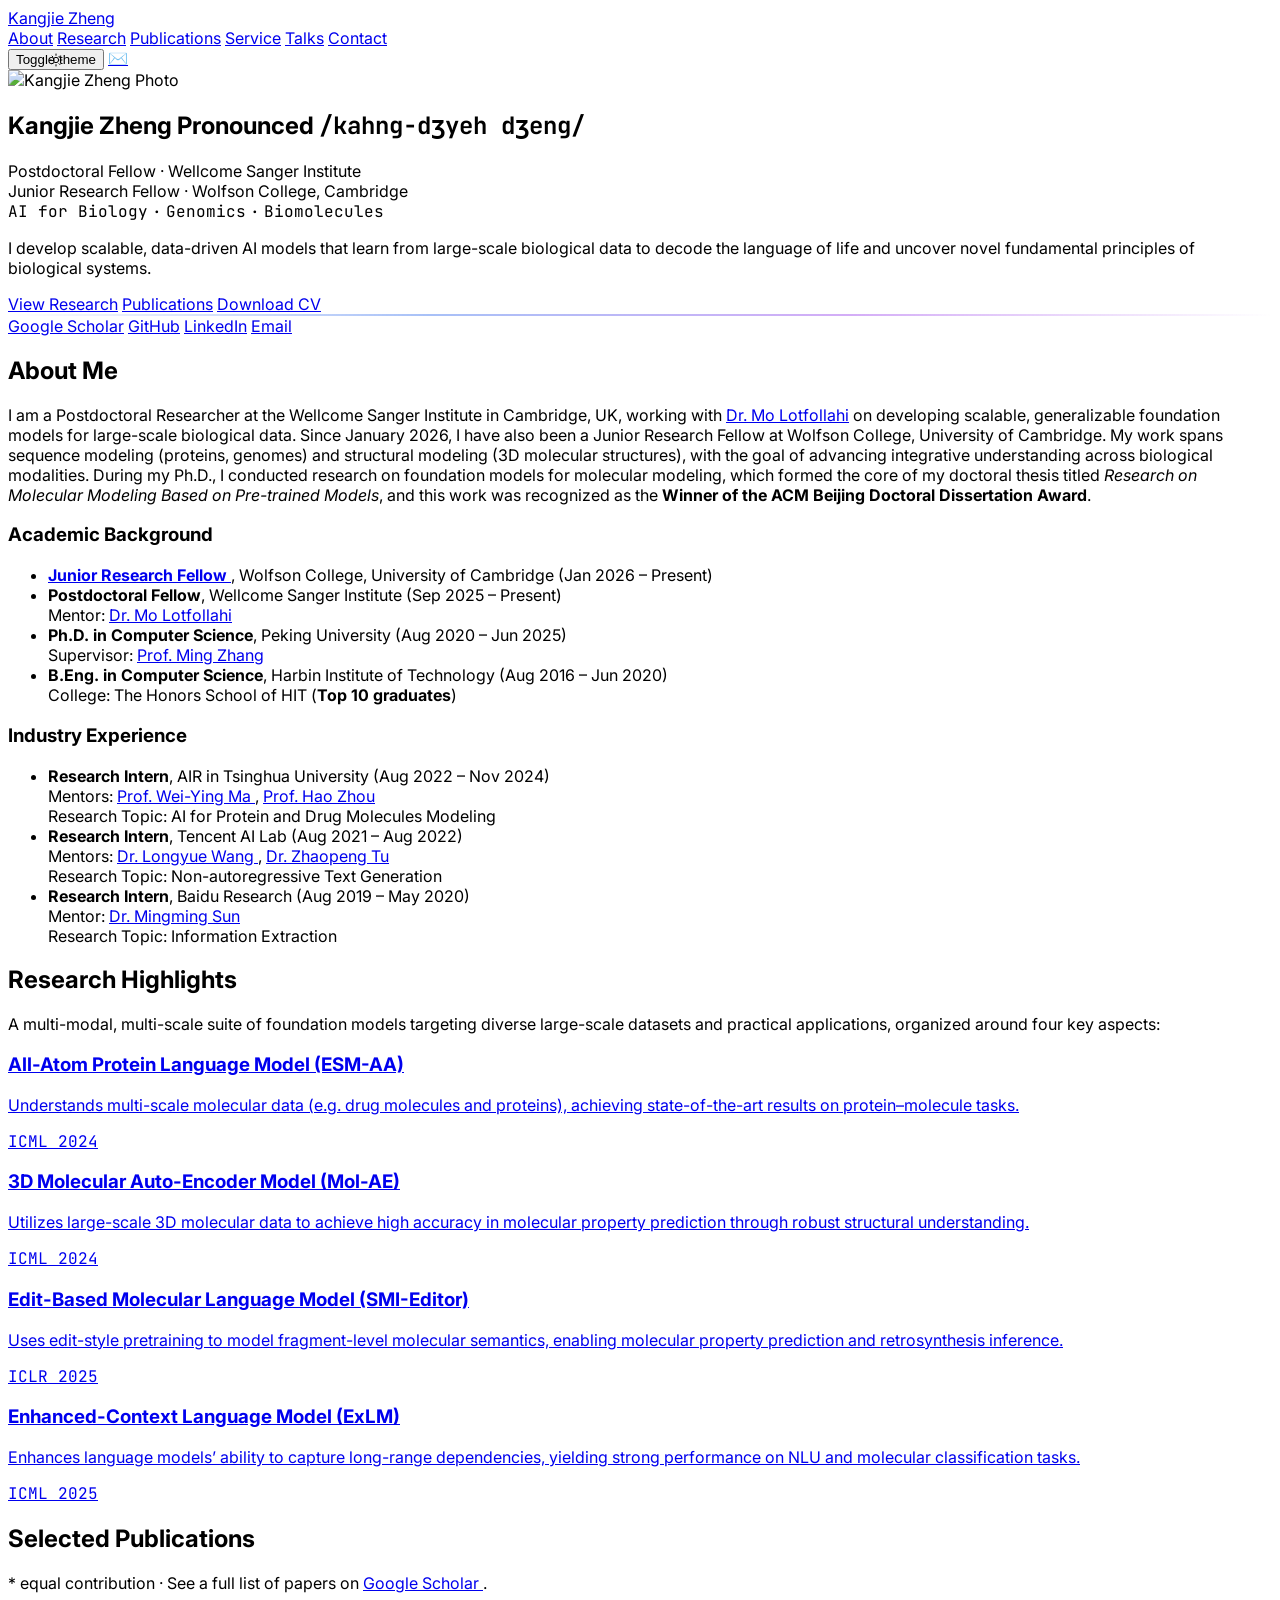
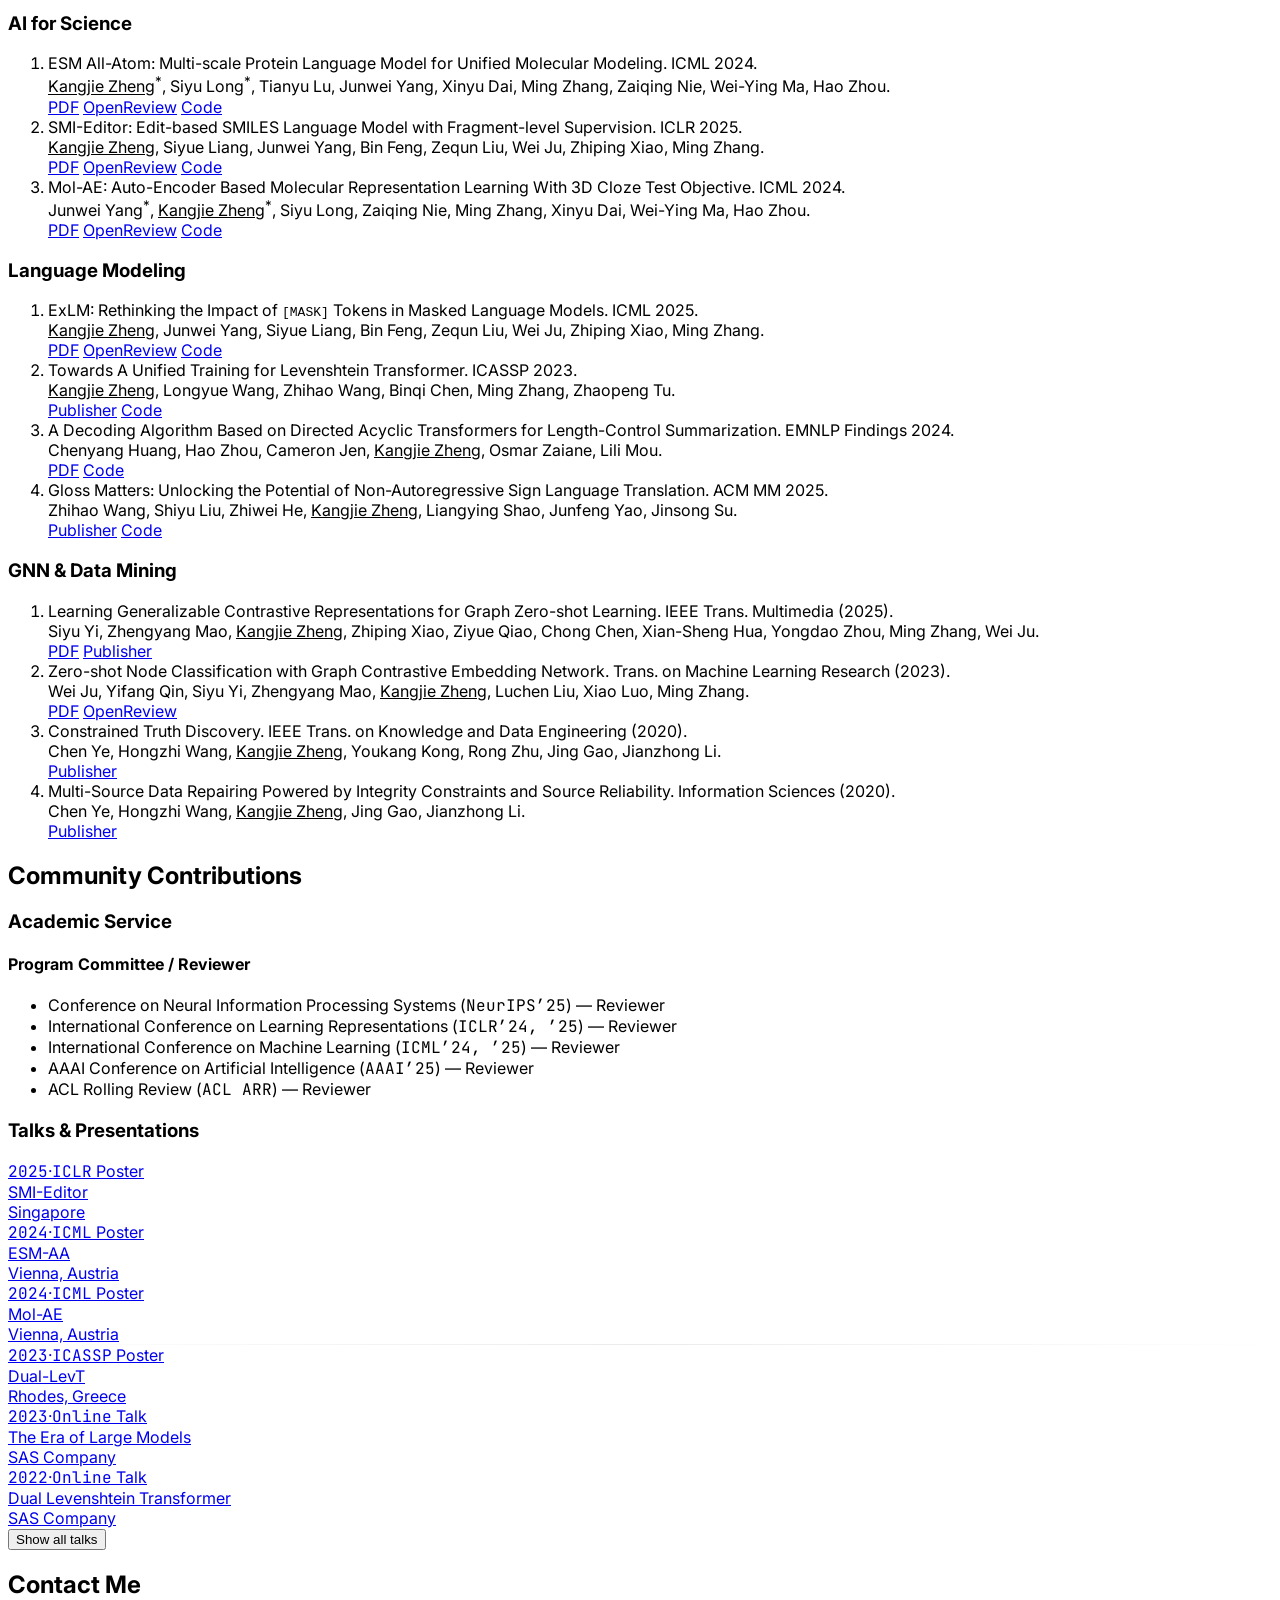
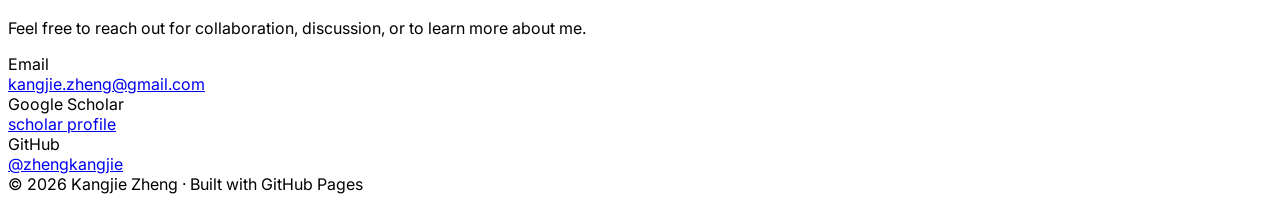
==== commit a12298ae: "Update index.html" ====
--- a/index.html
+++ b/index.html
@@ -240,7 +240,7 @@
           </div>
 
           <div class="order-2 md:order-1">
-            <h1 class="mt-2 text-4xl md:text-5xl font-extrabold leading-tight text-gray-900">
+            <h1 class="mt-2 text-3xl md:text-5xl font-extrabold leading-tight text-gray-900">
                 <span class="relative group inline-block focus:outline-none" tabindex="0">
                     Kangjie Zheng
                     <span
@@ -322,6 +322,12 @@
           <div class="card rounded-2xl border border-black/5 glass p-6 shadow-card">
             <h3 class="font-semibold">Academic Background</h3>
             <ul class="mt-3 space-y-2 text-sm">
+               <li>
+              <strong><a href="https://www.wolfson.cam.ac.uk/people/dr-kangjie-zheng" target="_blank" rel="noopener" class="hover:text-accent">
+                    Junior Research Fellow
+                  </a></strong>, Wolfson College, University of Cambridge
+              <span class="text-gray-600">(Jan 2026 – Present)</span>
+            </li>
               <li>
                 <strong>Postdoctoral Fellow</strong>, Wellcome Sanger Institute
                 <span class="text-gray-600">(Sep 2025 – Present)</span>
@@ -330,13 +336,7 @@
                   </a>
                 </div>
               </li>
-              <li>
-                
-              <strong><a href="https://www.wolfson.cam.ac.uk/people/dr-kangjie-zheng" target="_blank" rel="noopener" class="hover:text-accent">
-                    Junior Research Fellow
-                  </a></strong>, Wolfson College, University of Cambridge
-              <span class="text-gray-600">(Jan 2026 – Present)</span>
-            </li>
+             
               <li>
                 <strong>Ph.D. in Computer Science</strong>, Peking University
                 <span class="text-gray-600">(Aug 2020 – Jun 2025)</span>
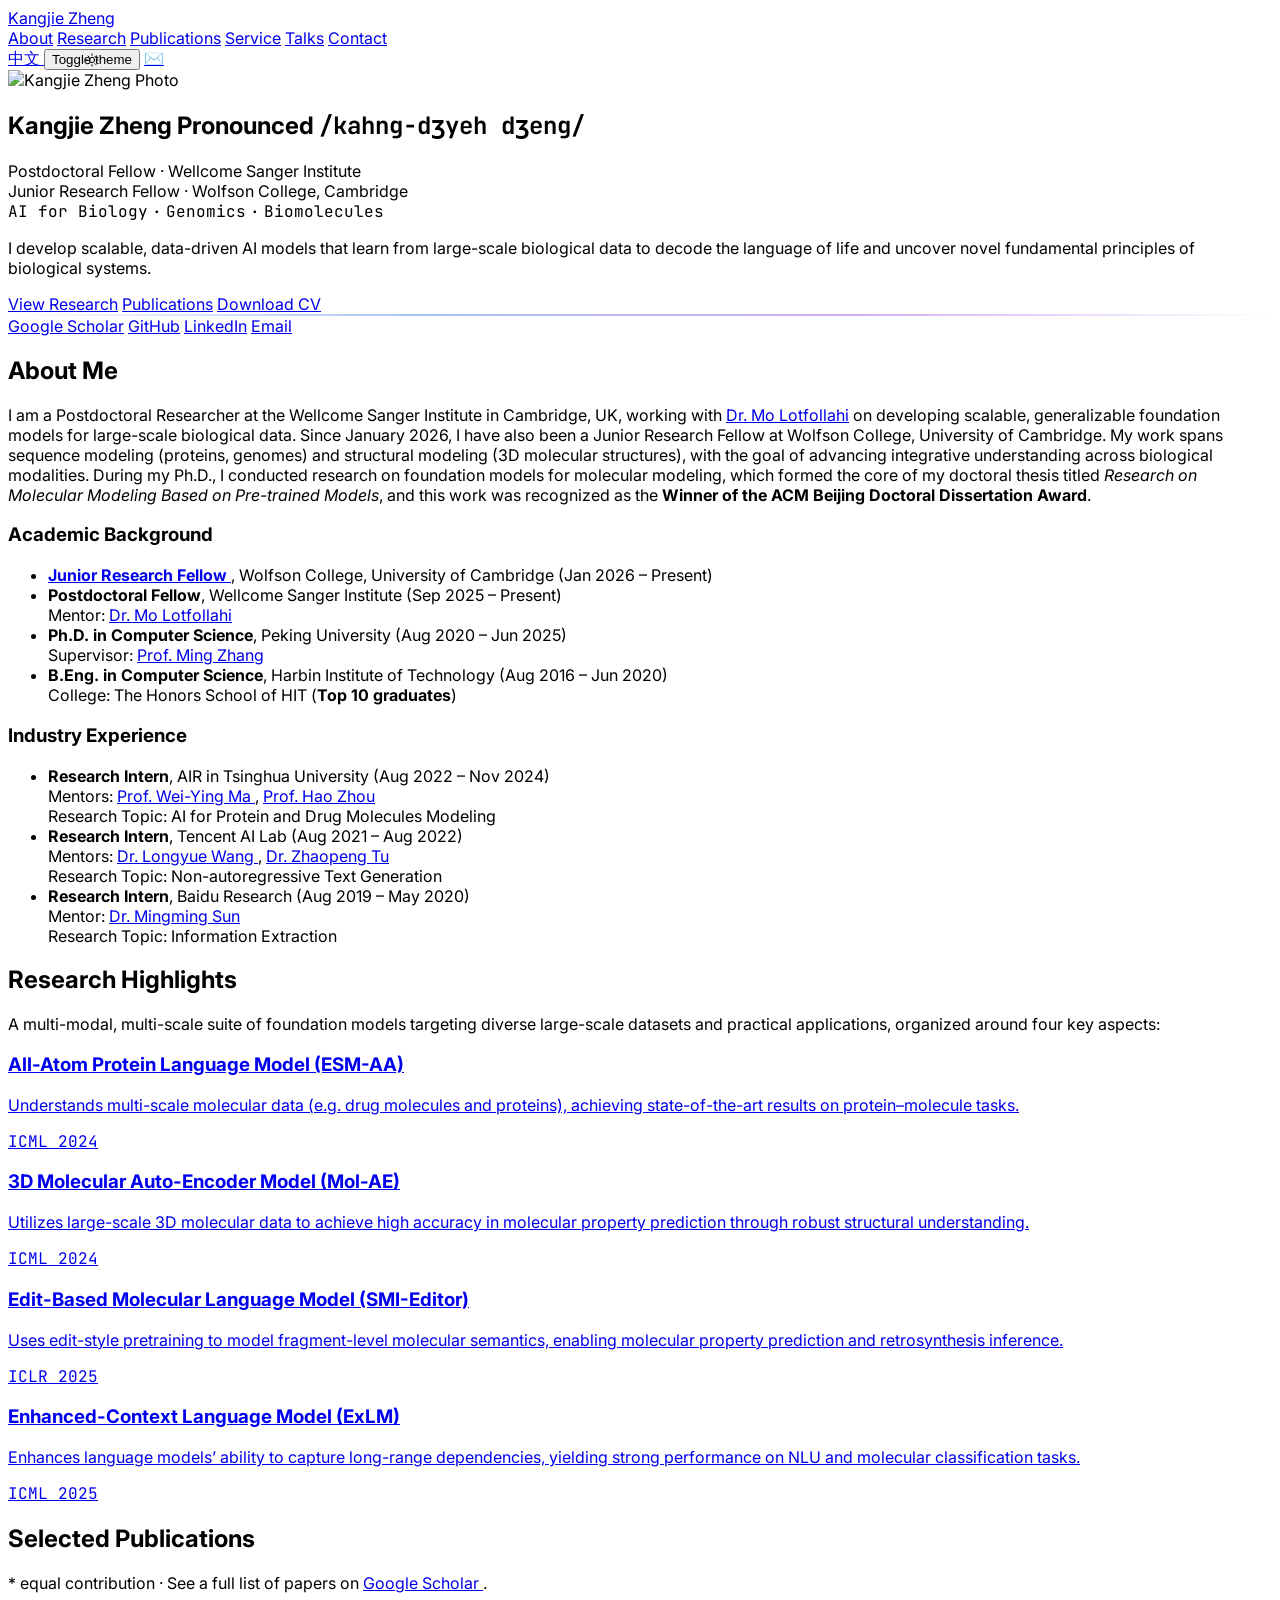
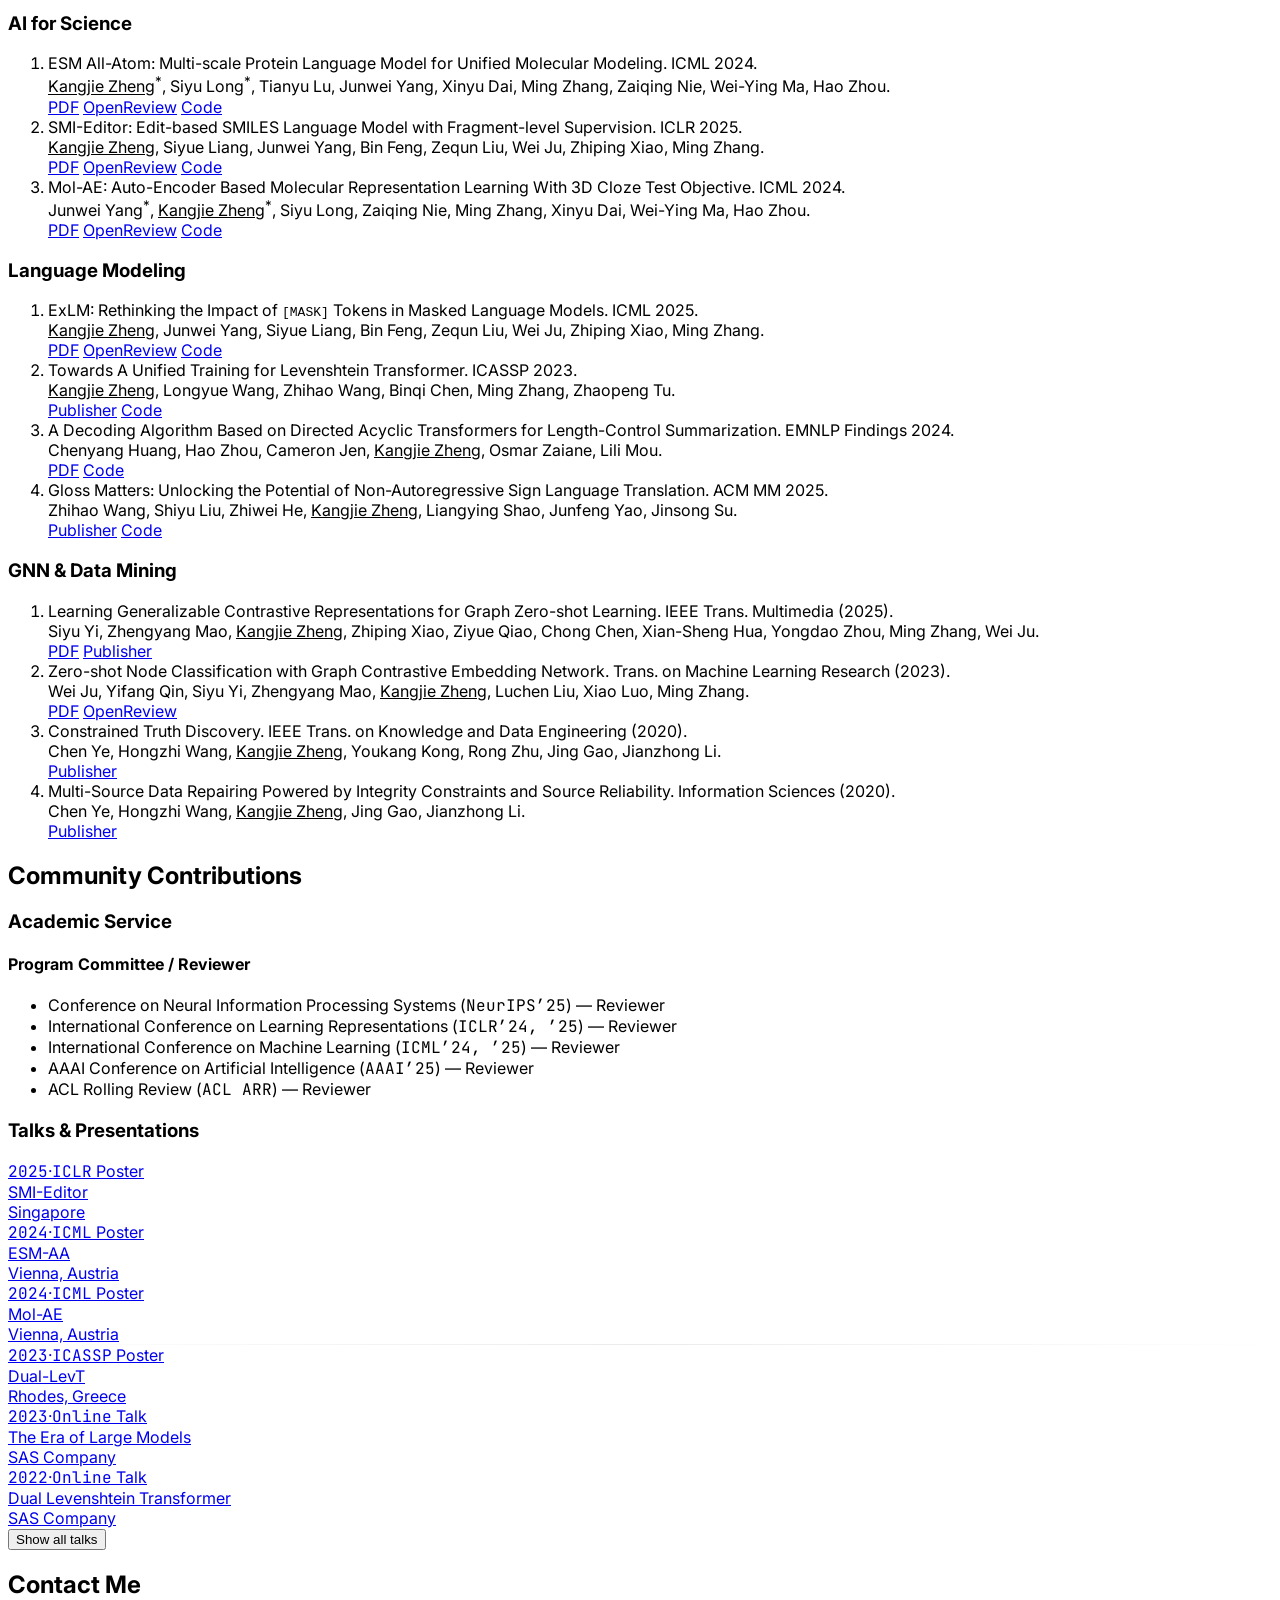
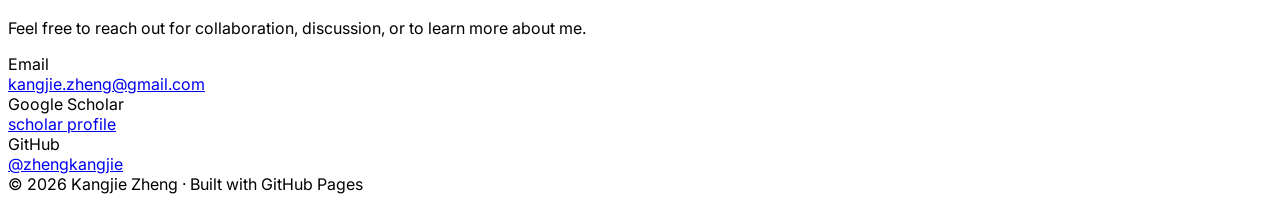
==== commit 8417bf07: "Update index.html" ====
--- a/index.html
+++ b/index.html
@@ -51,6 +51,7 @@
     <link rel="preconnect" href="https://fonts.googleapis.com" />
     <link rel="preconnect" href="https://fonts.gstatic.com" crossorigin />
     <link href="https://fonts.googleapis.com/css2?family=Inter:wght@300;400;600;800&family=JetBrains+Mono:wght@400;700&display=swap" rel="stylesheet" />
+    <link rel="alternate" hreflang="zh-CN" href="./zh/" />
 
     <style>
       section > *:last-child { margin-bottom: 0; }
@@ -205,6 +206,16 @@
 
             <!-- Right actions: theme toggle + contact (mobile) -->
             <div class="flex items-center gap-2">
+              <a
+                href="./zh/"
+                lang="zh-CN"
+                hreflang="zh-CN"
+                class="inline-flex items-center rounded-full border border-black/10 px-2.5 py-1 text-xs sm:px-3 sm:py-1.5 sm:text-sm hover:border-accent/40 hover:text-accent"
+                aria-label="Switch to Chinese page"
+              >
+                中文
+              </a>
+
               <button
                 id="theme-toggle"
                 class="relative h-8 w-8 rounded-full border border-black/10 p-1.5 hover:border-accent/40 focus:outline-none focus:ring-2 focus:ring-accent/30"
@@ -1037,5 +1048,6 @@
         if ('matches' in rmq){ rmq.addEventListener?.('change', handleRM); handleRM(); }
       })();
     </script>
+    <!-- Cloudflare Web Analytics --><script defer src='https://static.cloudflareinsights.com/beacon.min.js' data-cf-beacon='{"token": "fe7285a8454f4666a4fe7c8bcef9e101"}'></script><!-- End Cloudflare Web Analytics -->
   </body>
 </html>
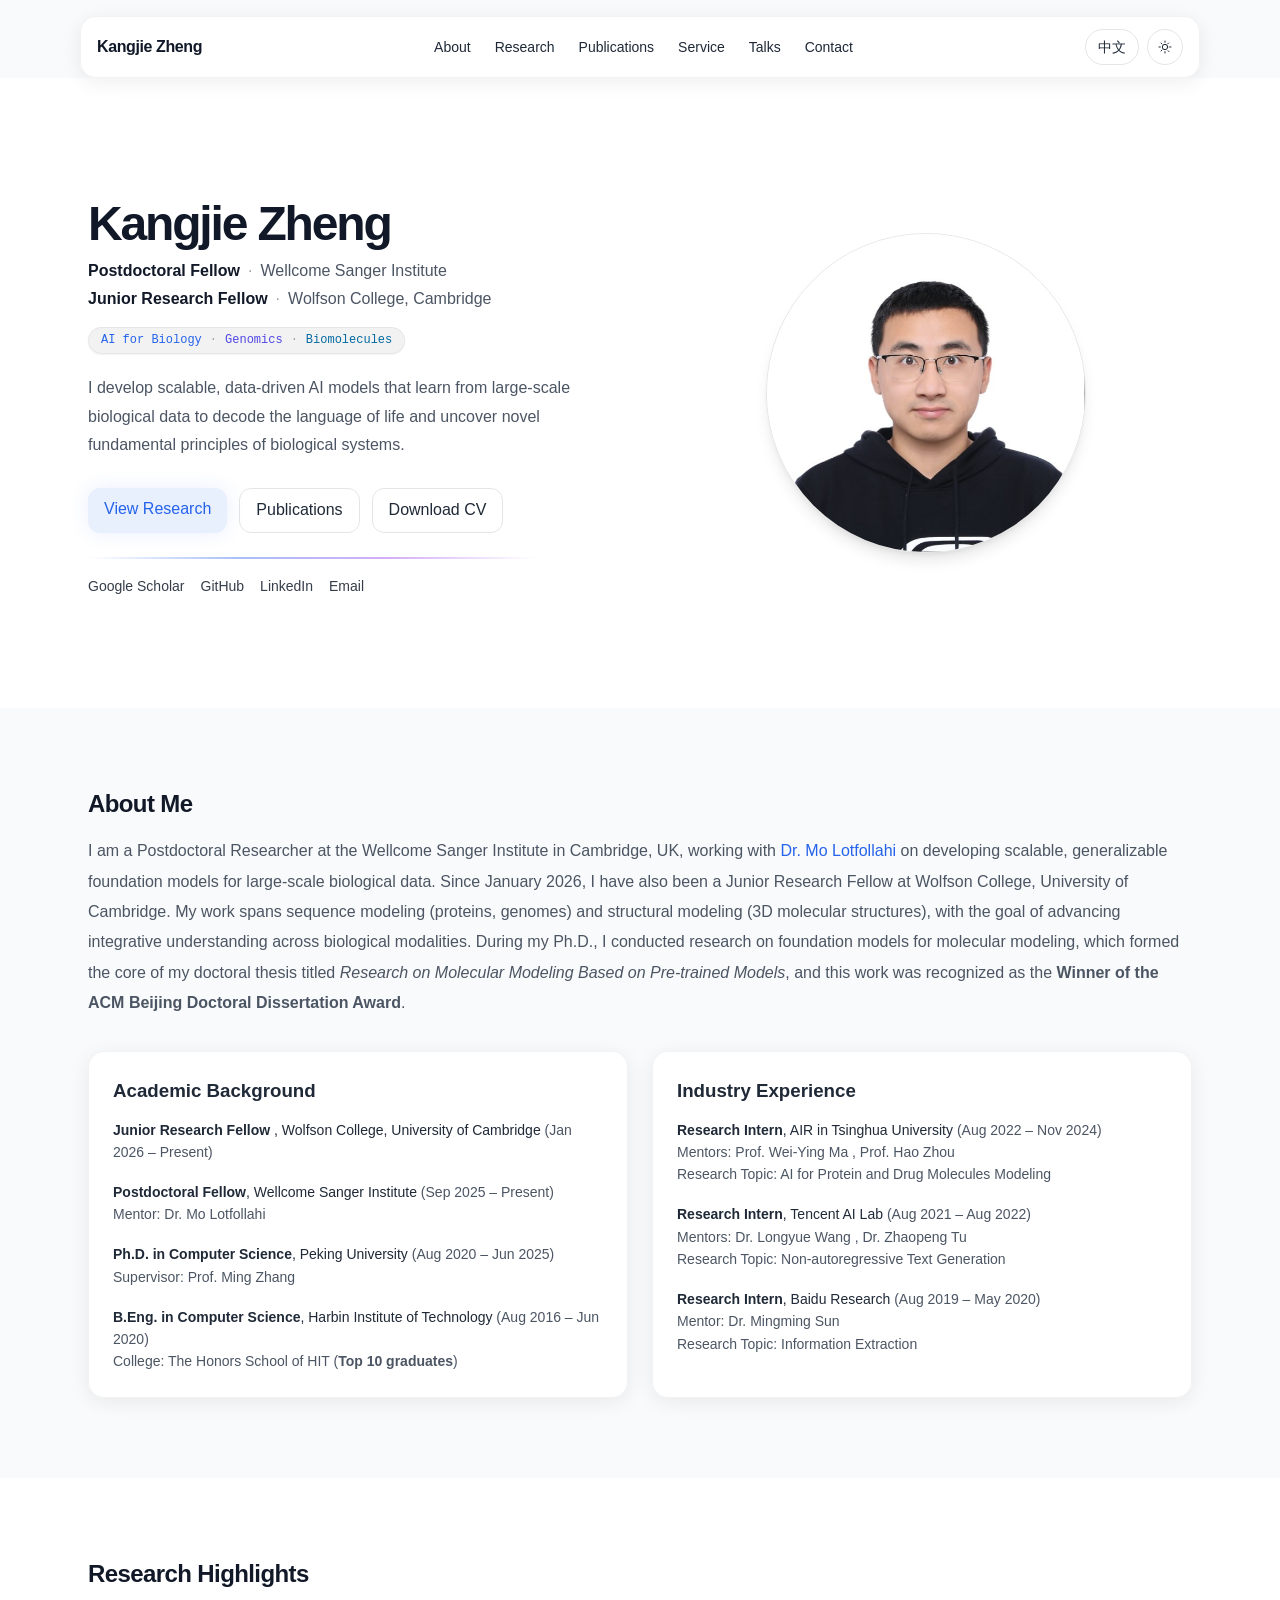
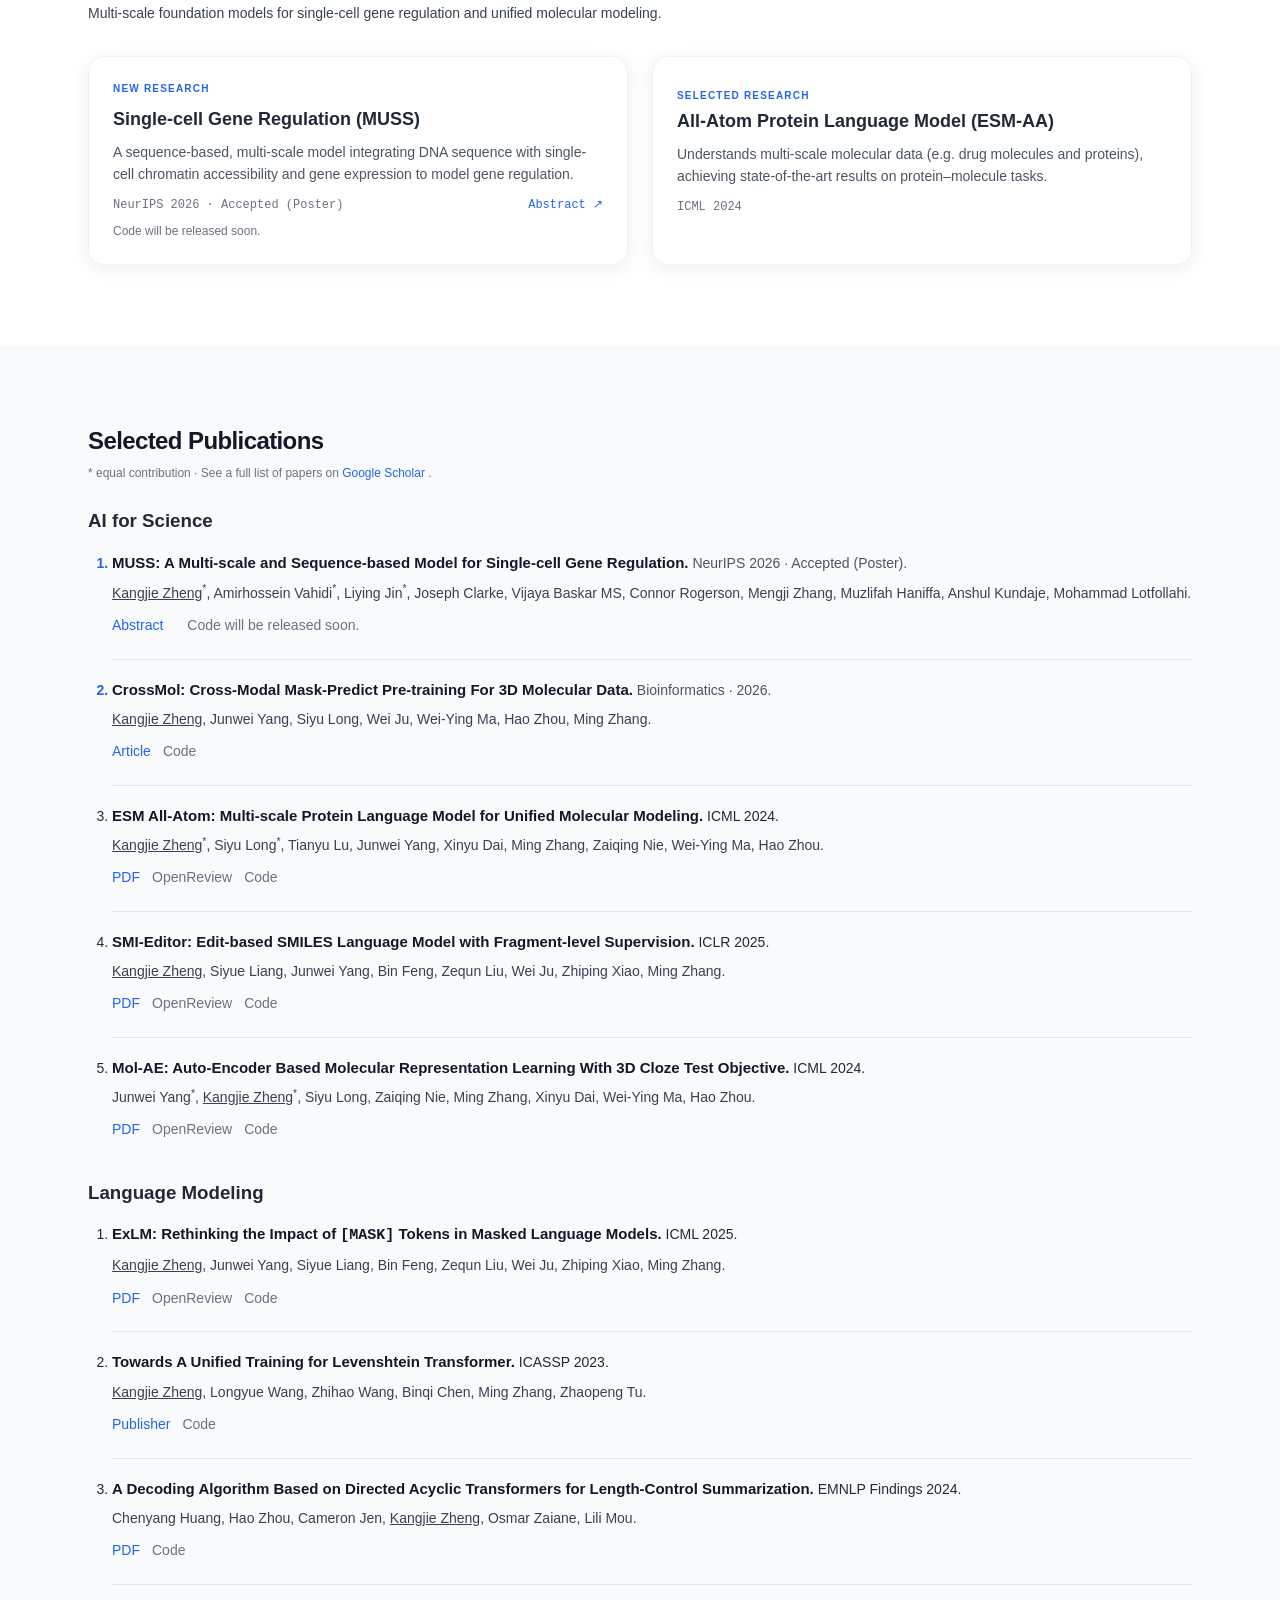
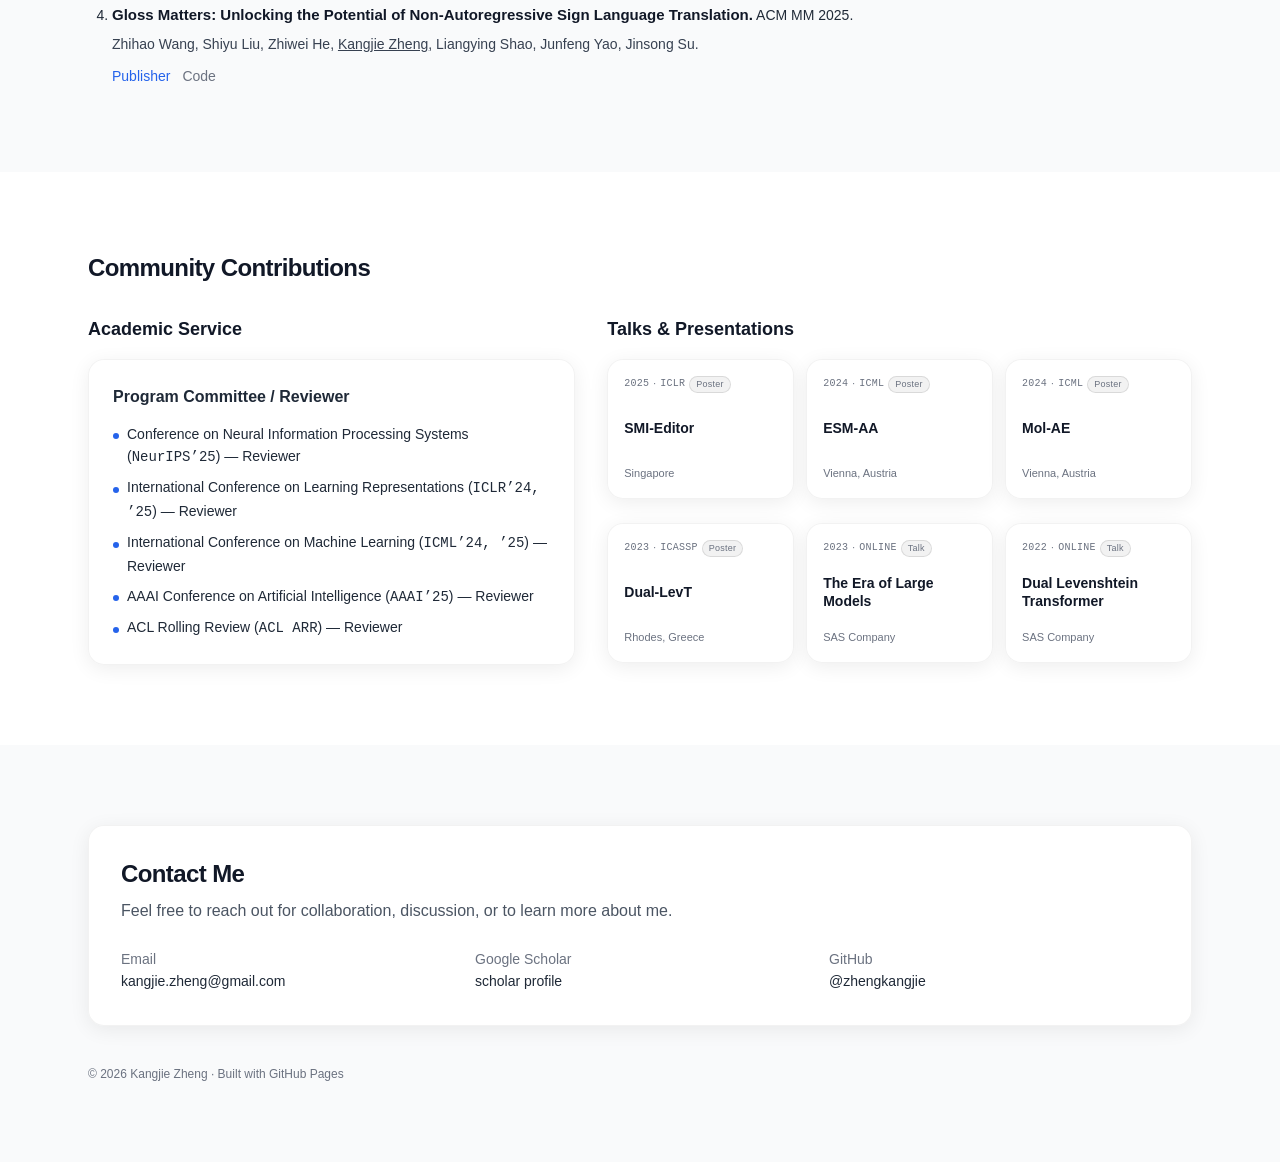
==== commit 7f57e0cc: "Update index.html" ====
--- a/index.html
+++ b/index.html
@@ -1,1053 +1,525 @@
 <!doctype html>
 <html lang="en">
   <head>
-    <meta charset="utf-8" />
-    <meta name="viewport" content="width=device-width, initial-scale=1" />
-    <title>Kangjie Zheng's Homepage</title>
-    <meta name="description" content="AI for Biology · Genomics · Biomolecules" />
-    <meta name="theme-color" content="#f9fafb" />
-    <script src="https://cdn.tailwindcss.com"></script>
-
-    <!-- Tailwind config: enable class-based dark mode -->
-    <script>
-      tailwind.config = {
-        darkMode: 'class',
-        theme: {
-          extend: {
-            colors: {
-              bg: '#f9fafb',
-              card: 'rgba(255,255,255,0.8)',
-              accent: '#2563eb',
-              neon: '#9333ea'
-            },
-            boxShadow: {
-              glow: '0 0 20px rgba(37,99,235,.15)',
-              card: '0 4px 20px rgba(0,0,0,.1)'
-            },
-            backdropBlur: {
-              xs: '2px'
-            }
-          }
-        }
-      }
-    </script>
-
-    <!-- Theme init -->
-    <script>
-      (function () {
-        try {
-          const saved = localStorage.getItem('theme');
-          const prefersDark = window.matchMedia('(prefers-color-scheme: dark)').matches;
-          const useDark = saved ? (saved === 'dark') : prefersDark;
-          const root = document.documentElement;
-          root.classList.toggle('dark', useDark);
-
-          const meta = document.querySelector('meta[name="theme-color"]');
-          if (meta) meta.setAttribute('content', useDark ? '#0b1020' : '#f9fafb');
-        } catch (e) {}
-      })();
-    </script>
-
-    <link rel="preconnect" href="https://fonts.googleapis.com" />
-    <link rel="preconnect" href="https://fonts.gstatic.com" crossorigin />
-    <link href="https://fonts.googleapis.com/css2?family=Inter:wght@300;400;600;800&family=JetBrains+Mono:wght@400;700&display=swap" rel="stylesheet" />
-    <link rel="alternate" hreflang="zh-CN" href="./zh/" />
-
-    <style>
-      section > *:last-child { margin-bottom: 0; }
-      html { scroll-behavior: smooth; }
-      body { font-family: Inter, sans-serif; }
-      .clamp-2 { display: -webkit-box; -webkit-line-clamp: 2; -webkit-box-orient: vertical; overflow: hidden; }
-      .mono { font-family: 'JetBrains Mono', monospace; }
-      .grid-bg:before {
-        content: "";
-        position: fixed;
-        inset: 0;
-        pointer-events: none;
-        background:
-          linear-gradient(transparent, transparent 98%, rgba(0,0,0,.04) 100%),
-          linear-gradient(90deg, transparent, transparent 98%, rgba(0,0,0,.04) 100%);
-        background-size: 24px 24px, 24px 24px;
-        z-index: 0;
-      }
-      .glass { background: rgba(255,255,255,0.75); backdrop-filter: blur(6px); }
-      .card:hover {
-        box-shadow: 0 0 0 1px rgba(37,99,235,.15), 0 4px 20px rgba(0,0,0,.15);
-        transform: translateY(-2px);
-      }
-      .ux-underline {
-        background: linear-gradient(to right, rgba(37,99,235,.0), rgba(37,99,235,.4), rgba(147,51,234,.4), rgba(37,99,235,.0));
-        height: 2px;
-      }
-      .no-scrollbar::-webkit-scrollbar { display: none; }
-      .no-scrollbar { -ms-overflow-style: none; scrollbar-width: none; }
-
-      /* ANCHOR OFFSET & DIVIDER */
-      .anchor-offset { scroll-margin-top: 96px; }
-      .subtle-divider { height: 1px; background: linear-gradient(to right, transparent, rgba(0,0,0,.08), transparent); }
-      .dark .subtle-divider { background: linear-gradient(to right, transparent, rgba(255,255,255,.12), transparent); }
-
-      /* ===================== Dark mode overrides (colors only) ===================== */
-      .dark body { background-color: #0b1020; color: #e2e8f0; }
-      .dark .bg-bg { background-color: #0b1020 !important; }
-      .dark ::selection { background: rgba(34,211,238,0.30); color: #ffffff; }
-
-      .dark .grid-bg:before {
-        background:
-          radial-gradient(circle at 20% 20%, rgba(124,58,237,.18), transparent 35%),
-          radial-gradient(circle at 80% 10%, rgba(34,211,238,.16), transparent 40%),
-          linear-gradient(transparent, transparent 98%, rgba(255,255,255,.05) 100%),
-          linear-gradient(90deg, transparent, transparent 98%, rgba(255,255,255,.05) 100%);
-        background-size: 100% 100%, 100% 100%, 24px 24px, 24px 24px;
-      }
-
-      .dark .glass { background: linear-gradient(180deg, rgba(17,24,39,.60), rgba(17,24,39,.35)); backdrop-filter: blur(6px); }
-      .dark .card:hover { box-shadow: 0 0 0 1px rgba(34,211,238,.25), 0 10px 30px rgba(0,0,0,.60); transform: translateY(-2px); }
-      .dark .ux-underline {
-        background: linear-gradient(to right,
-          rgba(34,211,238,0),
-          rgba(34,211,238,.5),
-          rgba(124,58,237,.5),
-          rgba(34,211,238,0));
-      }
-
-      .dark .text-gray-900 { color: #f1f5f9 !important; }
-      .dark .text-gray-800 { color: #e2e8f0 !important; }
-      .dark .text-gray-700,
-      .dark .text-gray-600 { color: #cbd5e1 !important; }
-      .dark .text-gray-500,
-      .dark .text-gray-400 { color: #94a3b8 !important; }
-
-      .dark .bg-white { background-color: transparent !important; }
-      .dark .bg-gray-50 { background-color: transparent !important; }
-
-      .dark .border-black\/5  { border-color: rgba(255,255,255,0.10) !important; }
-      .dark .border-black\/10 { border-color: rgba(255,255,255,0.16) !important; }
-      .dark .bg-black\/5      { background-color: rgba(255,255,255,0.06) !important; }
-
-      .dark header a.font-extrabold { color: #f8fafc !important; }
-
-      /* ---- Smaller animated icon (stacked, centered) ---- */
-      #theme-toggle { position: relative; display: inline-flex; align-items: center; justify-content: center; }
-      #theme-toggle .icon {
-        position: absolute;
-        left: 50%;
-        top: 50%;
-        width: 1rem;
-        height: 1rem;
-        opacity: 0;
-        transform: translate(-50%, -50%) rotate(-90deg) scale(.8);
-        transform-origin: 50% 50%;
-        transition: transform .35s ease, opacity .35s ease;
-      }
-      #theme-toggle .icon--active   { opacity: 1; transform: translate(-50%, -50%) rotate(0deg) scale(1); }
-      #theme-toggle .icon--inactive { opacity: 0; transform: translate(-50%, -50%) rotate(-90deg) scale(.8); }
-
-      :root { --theme-anim-dur: 200ms; --theme-anim-ease: cubic-bezier(.2,.8,.2,1); }
-      html.theme-anim *, html.theme-anim *::before, html.theme-anim *::after {
-        transition:
-          background-color var(--theme-anim-dur) var(--theme-anim-ease),
-          color            var(--theme-anim-dur) var(--theme-anim-ease),
-          border-color     var(--theme-anim-dur) var(--theme-anim-ease),
-          fill             var(--theme-anim-dur) var(--theme-anim-ease),
-          stroke           var(--theme-anim-dur) var(--theme-anim-ease),
-          box-shadow       var(--theme-anim-dur) var(--theme-anim-ease),
-          filter           var(--theme-anim-dur) var(--theme-anim-ease);
-      }
-      @media (prefers-reduced-motion: reduce) {
-        html.theme-anim *, html.theme-anim *::before, html.theme-anim *::after { transition: none !important; }
-        #stars { display: none !important; }
-      }
-      .theme-flash {
-        position: fixed; inset: 0; pointer-events: none; z-index: 50;
-        background: radial-gradient(60vmax 60vmax at var(--fx,50%) var(--fy,50%),
-                    rgba(34,211,238,.18), rgba(124,58,237,.16) 30%, transparent 60%);
-        opacity: 0;
-        transition: opacity var(--theme-anim-dur) var(--theme-anim-ease);
-      }
-      .theme-flash.show { opacity: .9; }
-      .dark .theme-flash {
-        background: radial-gradient(60vmax 60vmax at var(--fx,50%) var(--fy,50%),
-                    rgba(34,211,238,.12), rgba(124,58,237,.12) 30%, transparent 60%);
-      }
-
-      /* ★★ Starfield-only: 画布层 */
-      #stars{
-        position: fixed; inset: 0;
-        pointer-events: none;
-        z-index: -1;
-        opacity: 0;
-        transition: opacity .35s ease;
-      }
-      .dark #stars{ opacity: .9; }
-    </style>
+  <meta charset="utf-8" />
+  <meta name="viewport" content="width=device-width, initial-scale=1" />
+  <title>Kangjie Zheng's Homepage</title>
+  <meta name="description" content="AI for Biology · Genomics · Biomolecules" />
+  <meta name="theme-color" content="#f9fafb" />
+  <script>
+  (function () {
+  try {
+  const saved = localStorage.getItem('theme');
+  const prefersDark = window.matchMedia('(prefers-color-scheme: dark)').matches;
+  const useDark = saved ? (saved === 'dark') : prefersDark;
+  const root = document.documentElement;
+  root.classList.toggle('dark', useDark);
+  const meta = document.querySelector('meta[name="theme-color"]');
+  if (meta) meta.setAttribute('content', useDark ? '#0b1020' : '#f9fafb');
+  } catch (e) {}
+  })();
+  </script>
+  <link rel="preconnect" href="https://fonts.gstatic.com" crossorigin />
+  <link rel="alternate" hreflang="zh-CN" href="./zh/index.html" />
+  <link rel="stylesheet" href="./assets/site.css" />
+  <script src="./assets/site.js" defer></script>
   </head>
-
   <body class="grid-bg bg-bg text-gray-800 selection:bg-blue-200 selection:text-gray-900">
-
-    <!-- ★★ Starfield-only -->
-    <canvas id="stars" aria-hidden="true"></canvas>
-
-    <!-- Navigation -->
-    <header class="sticky top-0 z-40">
-      <div class="mx-auto max-w-6xl px-4">
-        <nav class="mt-4 glass rounded-2xl border border-black/5 shadow-card">
-          <div class="flex items-center justify-between px-4 py-3">
-            <a href="#top" class="font-extrabold tracking-tight text-gray-900">Kangjie Zheng</a>
-
-            <div class="hidden sm:flex gap-6 text-sm">
-              <a href="#about" class="hover:text-accent">About</a>
-              <a href="#research" class="hover:text-accent">Research</a>
-              <a href="#pubs" class="hover:text-accent">Publications</a>
-              <a href="#service" class="hover:text-accent">Service</a>
-              <a href="#talks" class="hover:text-accent">Talks</a>
-              <a href="#contact" class="hover:text-accent">Contact</a>
-            </div>
-
-            <!-- Right actions: theme toggle + contact (mobile) -->
-            <div class="flex items-center gap-2">
-              <a
-                href="./zh/"
-                lang="zh-CN"
-                hreflang="zh-CN"
-                class="inline-flex items-center rounded-full border border-black/10 px-2.5 py-1 text-xs sm:px-3 sm:py-1.5 sm:text-sm hover:border-accent/40 hover:text-accent"
-                aria-label="Switch to Chinese page"
-              >
-                中文
-              </a>
-
-              <button
-                id="theme-toggle"
-                class="relative h-8 w-8 rounded-full border border-black/10 p-1.5 hover:border-accent/40 focus:outline-none focus:ring-2 focus:ring-accent/30"
-                aria-label="Toggle dark mode" title="Toggle dark mode" aria-pressed="false"
-              >
-                <span class="sr-only">Toggle theme</span>
-                <!-- Sun icon (light) -->
-                <svg id="icon-sun" xmlns="http://www.w3.org/2000/svg" class="icon h-4 w-4" fill="none"
-                     viewBox="0 0 24 24" stroke="currentColor" stroke-width="1.5">
-                  <path stroke-linecap="round" stroke-linejoin="round"
-                        d="M12 3v2m0 14v2m9-9h-2M5 12H3m14.95 6.95-1.414-1.414M7.464 7.464 6.05 6.05m11.314 0-1.414 1.414M7.464 16.536 6.05 17.95M16 12a4 4 0 1 1-8 0 4 4 0 0 1 8 0z"/>
-                </svg>
-                <!-- Moon icon (dark) -->
-                <svg id="icon-moon" xmlns="http://www.w3.org/2000/svg" class="icon h-4 w-4" viewBox="0 0 24 24" fill="currentColor">
-                  <path d="M21 12.79A9 9 0 1 1 11.21 3a7 7 0 1 0 9.79 9.79z"/>
-                </svg>
-              </button>
-
-              <a class="sm:hidden" href="#contact" aria-label="contact">✉️</a>
-            </div>
-          </div>
-        </nav>
-      </div>
-    </header>
-
-    <!-- Hero -->
-    <section id="top" class="relative min-h-[70vh] flex items-center bg-white">
-      <div class="mx-auto max-w-6xl px-6 pt-10 pb-12 md:pb-0">
-        <div class="grid md:grid-cols-2 gap-10 items-center">
-          <!-- 小屏：图片在上 -->
-          <div class="order-1 md:order-2 flex justify-center">
-            <img src="https://raw.githubusercontent.com/zhengkangjie/zhengkangjie.github.io/main/zkj_photo.jpg" alt="Kangjie Zheng Photo" width="320" height="320" decoding="async" fetchpriority="high" class="rounded-full aspect-square object-cover shadow-lg max-w-xs border border-black/10" />
-          </div>
-
-          <div class="order-2 md:order-1">
-            <h1 class="mt-2 text-3xl md:text-5xl font-extrabold leading-tight text-gray-900">
-                <span class="relative group inline-block focus:outline-none" tabindex="0">
-                    Kangjie Zheng
-                    <span
-                    class="pointer-events-none absolute bottom-full left-1/2 -translate-x-1/2 mb-2
-                            opacity-0 scale-95 transition
-                            group-hover:opacity-100 group-hover:scale-100
-                            group-focus-visible:opacity-100 group-focus-visible:scale-100 z-20">
-                    <span class="block rounded-lg bg-black/80 text-white text-xs px-3 py-1 shadow-lg whitespace-nowrap">
-                        Pronounced <span class="mono">/kahng-dʒyeh dʒeng/</span>
-                    </span>
-                    <span class="absolute left-1/2 top-full -translate-x-1/2 w-2 h-2 bg-black/80 rotate-45"></span>
-                    </span>
-                </span>
-            </h1>
-
-            <div class="mt-2 space-y-1">
-
+  <a class="skip-link" href="#top">Skip to content</a>
+  <header class="sticky top-0 z-40">
+  <div class="mx-auto max-w-6xl px-4">
+  <nav class="site-nav mt-4 glass rounded-2xl border border-black/5 shadow-card" aria-label="Main navigation">
+  <div class="nav-bar flex items-center justify-between px-4 py-3">
+  <a href="#top" class="font-extrabold tracking-tight text-gray-900">Kangjie Zheng</a>
+  <div class="section-nav flex gap-6 text-sm">
+  <a href="#about" class="hover:text-accent">About</a>
+  <a href="#research" class="hover:text-accent">Research</a>
+  <a href="#pubs" class="hover:text-accent">Publications</a>
+  <a href="#service" class="hover:text-accent">Service</a>
+  <a href="#talks" class="hover:text-accent">Talks</a>
+  <a href="#contact" class="hover:text-accent">Contact</a>
+  </div>
+  <div class="flex items-center gap-2">
+  <a
+  href="./zh/index.html"
+  lang="zh-CN"
+  hreflang="zh-CN"
+  class="inline-flex items-center rounded-full border border-black/10 px-2.5 py-1 text-xs sm:px-3 sm:py-1.5 sm:text-sm hover:border-accent/40 hover:text-accent"
+  aria-label="Switch to Chinese page"
+  >
+  中文
+  </a>
+  <button
+  id="theme-toggle"
+  class="relative h-8 w-8 rounded-full border border-black/10 p-1.5 hover:border-accent/40 focus:outline-none focus:ring-2 focus:ring-accent/30"
+  aria-label="Toggle dark mode" title="Toggle dark mode" aria-pressed="false"
+  >
+  <span class="sr-only">Toggle theme</span>
+  <svg id="icon-sun" xmlns="http://www.w3.org/2000/svg" class="icon h-4 w-4" fill="none"
+  viewBox="0 0 24 24" stroke="currentColor" stroke-width="1.5">
+  <path stroke-linecap="round" stroke-linejoin="round"
+  d="M12 3v2m0 14v2m9-9h-2M5 12H3m14.95 6.95-1.414-1.414M7.464 7.464 6.05 6.05m11.314 0-1.414 1.414M7.464 16.536 6.05 17.95M16 12a4 4 0 1 1-8 0 4 4 0 0 1 8 0z"/>
+  </svg>
+  <svg id="icon-moon" xmlns="http://www.w3.org/2000/svg" class="icon h-4 w-4" viewBox="0 0 24 24" fill="currentColor">
+  <path d="M21 12.79A9 9 0 1 1 11.21 3a7 7 0 1 0 9.79 9.79z"/>
+  </svg>
+  </button>
+  </div>
+  </div>
+  </nav>
+  </div>
+  </header>
+  <section id="top" class="relative min-h-[70vh] flex items-center bg-white">
+  <div class="mx-auto max-w-6xl px-6 pt-10 pb-12 md:pb-0">
+  <div class="grid md:grid-cols-2 gap-10 items-center">
+  <div class="order-1 md:order-2 flex justify-center">
+  <img src="./zkj_photo.jpg" alt="Kangjie Zheng Photo" width="320" height="320" decoding="async" fetchpriority="high" class="rounded-full aspect-square object-cover shadow-lg max-w-xs border border-black/10" />
+  </div>
+  <div class="order-2 md:order-1">
+  <h1 class="mt-2 text-3xl md:text-5xl font-extrabold leading-tight text-gray-900">
+  <span class="relative group inline-block focus:outline-none" tabindex="0">
+  Kangjie Zheng
+  <span
+  class="pointer-events-none absolute bottom-full left-1/2 -translate-x-1/2 mb-2
+  opacity-0 scale-95 transition
+  group-hover:opacity-100 group-hover:scale-100
+  group-focus-visible:opacity-100 group-focus-visible:scale-100 z-20">
+  <span class="block rounded-lg bg-black/80 text-white text-xs px-3 py-1 shadow-lg whitespace-nowrap">
+  Pronounced <span class="mono">/kahng-dʒyeh dʒeng/</span>
+  </span>
+  <span class="absolute left-1/2 top-full -translate-x-1/2 w-2 h-2 bg-black/80 rotate-45"></span>
+  </span>
+  </span>
+  </h1>
+  <div class="mt-2 space-y-1">
 
   <div class="mt-1 flex flex-wrap items-center gap-x-2 gap-y-1 text-sm md:text-base text-gray-600">
-    <span class="font-semibold text-gray-900">Postdoctoral Fellow</span>
-    <span class="text-gray-400">·</span>
-    <span>Wellcome Sanger Institute</span>
-  </div>
-</div>
-
+  <span class="font-semibold text-gray-900">Postdoctoral Fellow</span>
+  <span class="text-gray-400">·</span>
+  <span>Wellcome Sanger Institute</span>
+  </div>
+  </div>
 
   <div class="mt-1 flex flex-wrap items-center gap-x-2 gap-y-1 text-sm md:text-base text-gray-600">
-    <span class="font-semibold text-gray-900">Junior Research Fellow</span>
-    <span class="text-gray-400">·</span>
-    <span>Wolfson College, Cambridge</span>
-  </div>
+  <span class="font-semibold text-gray-900">Junior Research Fellow</span>
+  <span class="text-gray-400">·</span>
+  <span>Wolfson College, Cambridge</span>
+  </div>
+  <div class="mt-4 inline-flex items-center gap-2 rounded-full border border-black/5 bg-black/5 px-3 py-1 text-xs shadow-sm whitespace-nowrap overflow-x-auto no-scrollbar max-w-full">
+  <span class="mono text-accent">AI for Biology</span>
+  <span class="mono text-gray-400">·</span>
+  <span class="mono text-indigo-600">Genomics</span>
+  <span class="mono text-gray-400">·</span>
+  <span class="mono text-sky-700">Biomolecules</span>
+  </div>
+  <p class="mt-5 text-gray-600">
+  I develop scalable, data-driven AI models that learn from large-scale biological data to decode the language of life and uncover novel fundamental principles of biological systems.
+  </p>
+  <div class="mt-7 flex flex-wrap gap-3">
+  <a href="#research" class="rounded-xl bg-accent/10 px-4 py-2 text-accent shadow-glow hover:bg-accent/20">View Research</a>
+  <a href="#pubs" class="rounded-xl border border-black/10 px-4 py-2 hover:border-accent/40">Publications</a>
+  <a href="./ZKJ_CV_2026.pdf" class="rounded-xl border border-black/10 px-4 py-2 hover:border-accent/40" target="_blank" rel="noopener">Download CV</a>
+  </div>
+  <div class="mt-6 h-1 ux-underline w-full sm:w-80 md:w-96 lg:w-[28rem]"></div>
+  <div class="mt-4 flex gap-4 text-sm opacity-90">
+  <a class="hover:text-accent" href="https://scholar.google.com/citations?hl=en&user=n8kbAwQAAAAJ" target="_blank" rel="noopener">Google Scholar</a>
+  <a class="hover:text-accent" href="https://github.com/zhengkangjie" target="_blank" rel="noopener">GitHub</a>
+  <a class="hover:text-accent" href="https://www.linkedin.com/in/kangjie-zheng-274990192/" target="_blank" rel="noopener">LinkedIn</a>
+  <a class="hover:text-accent" href="mailto:kangjie.zheng@gmail.com">Email</a>
+  </div>
+  </div>
+  </div>
+  </div>
+  </section>
+  <section id="about" class="py-20 bg-gray-50">
+  <div class="mx-auto max-w-6xl px-6">
+  <h2 class="text-2xl font-bold tracking-tight text-gray-900">About Me</h2>
+  <p class="mt-4 text-gray-600">
+  I am a Postdoctoral Researcher at the Wellcome Sanger Institute in Cambridge, UK, working with
+  <a href="https://lotfollahi.com/" target="_blank" rel="noopener" class="text-accent hover:underline">Dr. Mo Lotfollahi</a>
+  on developing scalable, generalizable foundation models for large-scale biological data. Since January 2026, I have also been a Junior Research Fellow at Wolfson College, University of Cambridge.
+  My work spans sequence modeling (proteins, genomes) and structural modeling (3D molecular structures), with the goal of advancing integrative understanding across biological modalities.
+  During my Ph.D., I conducted research on foundation models for molecular modeling, which formed the core of my doctoral thesis titled <em>Research on Molecular Modeling Based on Pre-trained Models</em>, and this work was recognized as the <strong>Winner of the ACM Beijing Doctoral Dissertation Award</strong>.
+  </p>
+  <div class="mt-8 grid md:grid-cols-2 gap-6">
+  <div class="card rounded-2xl border border-black/5 glass p-6 shadow-card">
+  <h3 class="font-semibold">Academic Background</h3>
+  <ul class="mt-3 space-y-2 text-sm">
+  <li>
+  <strong><a href="https://www.wolfson.cam.ac.uk/people/dr-kangjie-zheng" target="_blank" rel="noopener" class="hover:text-accent">
+  Junior Research Fellow
+  </a></strong>, Wolfson College, University of Cambridge
+  <span class="text-gray-600">(Jan 2026 – Present)</span>
+  </li>
+  <li>
+  <strong>Postdoctoral Fellow</strong>, Wellcome Sanger Institute
+  <span class="text-gray-600">(Sep 2025 – Present)</span>
+  <div class="text-gray-600">Mentor: <a href="https://lotfollahi.com/" target="_blank" rel="noopener" class="hover:text-accent">
+  Dr. Mo Lotfollahi
+  </a>
+  </div>
+  </li>
+  <li>
+  <strong>Ph.D. in Computer Science</strong>, Peking University
+  <span class="text-gray-600">(Aug 2020 – Jun 2025)</span>
+  <div class="text-gray-600">
+  Supervisor:
+  <a href="https://cs.pku.edu.cn/info/1238/2063.htm" target="_blank" rel="noopener" class="hover:text-accent">
+  Prof. Ming Zhang
+  </a>
+  </div>
+  </li>
+  <li>
+  <strong>B.Eng. in Computer Science</strong>, Harbin Institute of Technology
+  <span class="text-gray-600">(Aug 2016 – Jun 2020)</span>
+  <div class="text-gray-600">
+  College: The Honors School of HIT (<strong>Top 10 graduates</strong>)
+  </div>
+  </li>
+  </ul>
+  </div>
+  <div class="card rounded-2xl border border-black/5 glass p-6 shadow-card">
+  <h3 class="font-semibold">Industry Experience</h3>
+  <ul class="mt-3 space-y-2 text-sm">
+  <li>
+  <strong>Research Intern</strong>, AIR in Tsinghua University
+  <span class="text-gray-600">(Aug 2022 – Nov 2024)</span>
+  <div class="text-gray-600">
+  Mentors:
+  <a href="https://air.tsinghua.edu.cn/en/info/1046/1189.htm" target="_blank" rel="noopener" class="hover:text-accent">
+  Prof. Wei-Ying Ma
+  </a>,
+  <a href="https://zhouh.github.io/" target="_blank" rel="noopener" class="hover:text-accent">
+  Prof. Hao Zhou
+  </a>
+  </div>
+  <div class="text-gray-600">
+  Research Topic: AI for Protein and Drug Molecules Modeling
+  </div>
+  </li>
+  <li>
+  <strong>Research Intern</strong>, Tencent AI Lab
+  <span class="text-gray-600">(Aug 2021 – Aug 2022)</span>
+  <div class="text-gray-600">
+  Mentors:
+  <a href="https://longyuewang.com/" target="_blank" rel="noopener" class="hover:text-accent">
+  Dr. Longyue Wang
+  </a>,
+  <a href="https://tuzhaopeng.github.io/" target="_blank" rel="noopener" class="hover:text-accent">
+  Dr. Zhaopeng Tu
+  </a>
+  </div>
+  <div class="text-gray-600">
+  Research Topic: Non-autoregressive Text Generation
+  </div>
+  </li>
+  <li>
+  <strong>Research Intern</strong>, Baidu Research
+  <span class="text-gray-600">(Aug 2019 – May 2020)</span>
+  <div class="text-gray-600">
+  Mentor:
+  <a href="https://www.bimsa.cn/detail/MingmingSun.html" target="_blank" rel="noopener" class="hover:text-accent">
+  Dr. Mingming Sun
+  </a>
+  <div class="text-gray-600">
+  Research Topic: Information Extraction
+  </div>
+  </div>
+  </li>
+  </ul>
+  </div>
+  </div>
+  </div>
+  </section>
+  <section id="research" class="py-20 bg-white">
+  <div class="mx-auto max-w-6xl px-6">
+  <h2 class="text-2xl font-bold tracking-tight text-gray-900">Research Highlights</h2>
+  <p class="mt-3 text-sm text-gray-700">Multi-scale foundation models for single-cell gene regulation and unified molecular modeling.</p>
+  <div class="mt-8 grid md:grid-cols-2 gap-6">
+  <article class="research-highlight card block rounded-2xl border border-black/5 glass p-6 shadow-card">
+  <span class="highlight-topline">NEW RESEARCH</span>
+  <h3 class="text-lg font-semibold">Single-cell Gene Regulation (MUSS)</h3>
+  <p class="mt-2 text-sm text-gray-600">A sequence-based, multi-scale model integrating DNA sequence with single-cell chromatin accessibility and gene expression to model gene regulation.</p>
+  <div class="mt-3 text-xs mono text-gray-500">NeurIPS 2026 · Accepted (Poster) <button type="button" class="highlight-action hover:underline" data-dialog="muss-dialog" aria-haspopup="dialog" aria-controls="muss-dialog">Abstract ↗</button></div>
+  <p class="mt-2 text-xs text-gray-500">Code will be released soon.</p>
+  </article>
+  <a
+  href="https://openreview.net/forum?id=283cGgWfM2"
+  target="_blank"
+  rel="noopener"
+  class="card block rounded-2xl border border-black/5 glass p-6 shadow-card no-underline focus:outline-none focus:ring-2 focus:ring-accent/30 hover:border-accent/40"
+  aria-label="Open ESM-AA on OpenReview"
+  >
+  <span class="highlight-topline">SELECTED RESEARCH</span>
+  <h3 class="text-lg font-semibold clamp-2">All-Atom Protein Language Model (ESM-AA)</h3>
+  <p class="mt-2 text-sm text-gray-600">
+  Understands multi-scale molecular data (e.g. drug molecules and proteins), achieving state-of-the-art results on protein–molecule tasks.
+  </p>
+  <div class="mt-3 text-xs mono text-gray-500">ICML 2024</div>
+  </a>
+  </div>
+  </div>
+  </section>
+  <section id="pubs" class="py-20 bg-gray-50">
+  <div class="mx-auto max-w-6xl px-6">
+  <h2 class="text-2xl font-bold tracking-tight text-gray-900">Selected Publications</h2>
+  <div class="mt-2 text-xs text-gray-500">
+  * equal contribution · See a full list of papers on
+  <a class="text-accent hover:underline"
+  href="https://scholar.google.com/citations?hl=en&user=n8kbAwQAAAAJ"
+  target="_blank" rel="noopener noreferrer">
+  Google Scholar
+  </a>.
+  </div>
+  <h3 class="mt-6 font-semibold">AI for Science</h3>
+  <ol class="mt-3 space-y-4 text-sm list-decimal pl-6 marker:text-gray-400">
+  <li id="paper-muss" class="new-publication">
+  <span class="font-semibold">MUSS: A Multi-scale and Sequence-based Model for Single-cell Gene Regulation.</span> <span class="publication-venue">NeurIPS 2026 · Accepted (Poster).</span>
+  <div class="text-gray-700"><u>Kangjie Zheng</u><sup>*</sup>, Amirhossein Vahidi<sup>*</sup>, Liying Jin<sup>*</sup>, Joseph Clarke, Vijaya Baskar MS, Connor Rogerson, Mengji Zhang, Muzlifah Haniffa, Anshul Kundaje, Mohammad Lotfollahi.</div>
+  <div class="mt-1"><button type="button" class="abstract-link text-accent hover:underline" data-dialog="muss-dialog" aria-haspopup="dialog" aria-controls="muss-dialog">Abstract</button><span class="ml-3 text-gray-500">Code will be released soon.</span></div>
+  </li>
+  <li id="paper-crossmol" class="new-publication">
+  <span class="font-semibold">CrossMol: Cross-Modal Mask-Predict Pre-training For 3D Molecular Data.</span> <span class="publication-venue">Bioinformatics · 2026.</span>
+  <div class="text-gray-700"><u>Kangjie Zheng</u>, Junwei Yang, Siyu Long, Wei Ju, Wei-Ying Ma, Hao Zhou, Ming Zhang.</div>
+  <div class="mt-1"><a class="text-accent hover:underline" href="https://academic.oup.com/bioinformatics/advance-article/doi/10.1093/bioinformatics/btag702/8832240" target="_blank" rel="noopener">Article</a><a class="ml-3 text-gray-500 hover:text-accent" href="https://github.com/zhengkangjie/crossmol" target="_blank" rel="noopener">Code</a></div>
+  </li>
 
-            <div class="mt-4 inline-flex items-center gap-2 rounded-full border border-black/5 bg-black/5 px-3 py-1 text-xs shadow-sm whitespace-nowrap overflow-x-auto no-scrollbar max-w-full">
-                <span class="mono text-accent">AI for Biology</span>
-                <span class="mono text-gray-400">·</span>
-                <span class="mono text-indigo-600">Genomics</span>
-                <span class="mono text-gray-400">·</span>
-                <span class="mono text-sky-700">Biomolecules</span>
-            </div>
+  <li>
+  <span class="font-semibold">ESM All-Atom: Multi-scale Protein Language Model for Unified Molecular Modeling.</span> ICML 2024.
+  <div class="text-gray-700">
+  <u>Kangjie Zheng</u><sup>*</sup>, Siyu Long<sup>*</sup>, Tianyu Lu, Junwei Yang, Xinyu Dai, Ming Zhang, Zaiqing Nie, Wei-Ying Ma, Hao Zhou.
+  </div>
+  <div class="mt-1">
+  <a class="ml-0 text-accent hover:underline" href="https://openreview.net/pdf?id=283cGgWfM2" target="_blank" rel="noopener">PDF</a>
+  <a class="ml-3 text-gray-500 hover:text-accent" href="https://openreview.net/forum?id=283cGgWfM2" target="_blank" rel="noopener">OpenReview</a>
+  <a class="ml-3 text-gray-500 hover:text-accent" href="https://github.com/zhengkangjie/ESM-AA" target="_blank" rel="noopener">Code</a>
+  </div>
+  </li>
+  <li>
+  <span class="font-semibold">SMI-Editor: Edit-based SMILES Language Model with Fragment-level Supervision.</span> ICLR 2025.
+  <div class="text-gray-700">
+  <u>Kangjie Zheng</u>, Siyue Liang, Junwei Yang, Bin Feng, Zequn Liu, Wei Ju, Zhiping Xiao, Ming Zhang.
+  </div>
+  <div class="mt-1">
+  <a class="ml-0 text-accent hover:underline" href="https://openreview.net/pdf?id=M29nUGozPa" target="_blank" rel="noopener">PDF</a>
+  <a class="ml-3 text-gray-500 hover:text-accent" href="https://openreview.net/forum?id=M29nUGozPa" target="_blank" rel="noopener">OpenReview</a>
+  <a class="ml-3 text-gray-500 hover:text-accent" href="https://github.com/zhengkangjie/smi-editor" target="_blank" rel="noopener">Code</a>
+  </div>
+  </li>
+  <li>
+  <span class="font-semibold">Mol-AE: Auto-Encoder Based Molecular Representation Learning With 3D Cloze Test Objective.</span> ICML 2024.
+  <div class="text-gray-700">
+  Junwei Yang<sup>*</sup>, <u>Kangjie Zheng</u><sup>*</sup>, Siyu Long, Zaiqing Nie, Ming Zhang, Xinyu Dai, Wei-Ying Ma, Hao Zhou.
+  </div>
+  <div class="mt-1">
+  <a class="ml-0 text-accent hover:underline" href="https://openreview.net/pdf?id=inEuvSg0y1" target="_blank" rel="noopener">PDF</a>
+  <a class="ml-3 text-gray-500 hover:text-accent" href="https://openreview.net/forum?id=inEuvSg0y1" target="_blank" rel="noopener">OpenReview</a>
+  <a class="ml-3 text-gray-500 hover:text-accent" href="https://github.com/yjwtheonly/MolAE" target="_blank" rel="noopener">Code</a>
+  </div>
+  </li>
+  </ol>
+  <h3 class="mt-8 font-semibold">Language Modeling</h3>
+  <ol class="mt-3 space-y-4 text-sm list-decimal pl-6 marker:text-gray-400">
+  <li>
+  <span class="font-semibold">ExLM: Rethinking the Impact of <code>[MASK]</code> Tokens in Masked Language Models.</span> ICML 2025.
+  <div class="text-gray-700">
+  <u>Kangjie Zheng</u>, Junwei Yang, Siyue Liang, Bin Feng, Zequn Liu, Wei Ju, Zhiping Xiao, Ming Zhang.
+  </div>
+  <div class="mt-1">
+  <a class="ml-0 text-accent hover:underline" href="https://arxiv.org/pdf/2501.13397.pdf" target="_blank" rel="noopener">PDF</a>
+  <a class="ml-3 text-gray-500 hover:text-accent" href="https://openreview.net/forum?id=IYOPfJwduh" target="_blank" rel="noopener">OpenReview</a>
+  <a class="ml-3 text-gray-500 hover:text-accent" href="https://github.com/zhengkangjie/ExLM" target="_blank" rel="noopener">Code</a>
+  </div>
+  </li>
+  <li>
+  <span class="font-semibold">Towards A Unified Training for Levenshtein Transformer.</span> ICASSP 2023.
+  <div class="text-gray-700">
+  <u>Kangjie Zheng</u>, Longyue Wang, Zhihao Wang, Binqi Chen, Ming Zhang, Zhaopeng Tu.
+  </div>
+  <div class="mt-1">
+  <a class="ml-0 text-accent hover:underline" href="https://ieeexplore.ieee.org/abstract/document/10094646" target="_blank" rel="noopener">Publisher</a>
+  <a class="ml-3 text-gray-500 hover:text-accent" href="https://github.com/zhengkangjie/fairseq-dual-loss" target="_blank" rel="noopener">Code</a>
+  </div>
+  </li>
+  <li>
+  <span class="font-semibold">A Decoding Algorithm Based on Directed Acyclic Transformers for Length-Control Summarization.</span> EMNLP Findings 2024.
+  <div class="text-gray-700">
+  Chenyang Huang, Hao Zhou, Cameron Jen, <u>Kangjie Zheng</u>, Osmar Zaiane, Lili Mou.
+  </div>
+  <div class="mt-1">
+  <a class="ml-0 text-accent hover:underline" href="https://aclanthology.org/2024.findings-emnlp.677.pdf" target="_blank" rel="noopener">PDF</a>
+  <a class="ml-3 text-gray-500 hover:text-accent" href="https://github.com/MANGA-UOFA/DAT-LenC" target="_blank" rel="noopener">Code</a>
+  </div>
+  </li>
+  <li>
+  <span class="font-semibold">Gloss Matters: Unlocking the Potential of Non-Autoregressive Sign Language Translation.</span> ACM MM 2025.
+  <div class="text-gray-700">
+  Zhihao Wang, Shiyu Liu, Zhiwei He, <u>Kangjie Zheng</u>, Liangying Shao, Junfeng Yao, Jinsong Su.
+  </div>
+  <div class="mt-1">
+  <a class="ml-0 text-accent hover:underline" href="https://dl.acm.org/doi/abs/10.1145/3746027.3755319" target="_blank" rel="noopener">Publisher</a>
+  <a class="ml-3 text-gray-500 hover:text-accent" href="https://github.com/XMUDeepLIT/GLevT" target="_blank" rel="noopener">Code</a>
+  </div>
+  </li>
+  </ol>
+  </div>
+  </section>
 
-            <p class="mt-5 text-gray-600">
-                I develop scalable, data-driven AI models that learn from large-scale biological data to decode the language of life and uncover novel fundamental principles of biological systems.
-            </p>
+  <section id="contrib" class="py-20 bg-white">
+  <div class="mx-auto max-w-6xl px-6">
+  <h2 class="text-2xl font-bold tracking-tight text-gray-900">Community Contributions</h2>
+  <div class="mt-8 grid md:grid-cols-2 gap-8 items-start">
+  <div>
+  <div id="service" class="anchor-offset"></div>
+  <h3 class="text-lg font-semibold text-gray-900">Academic Service</h3>
+  <div class="mt-4 card rounded-2xl border border-black/5 glass p-6 shadow-card">
+  <h4 class="font-semibold">Program Committee / Reviewer</h4>
+  <ul class="mt-3 space-y-2 text-sm">
+  <li class="flex items-start gap-2"><span class="mt-1 inline-block h-1.5 w-1.5 rounded-full bg-accent"></span>
+  <span>Conference on Neural Information Processing Systems (<span class="mono">NeurIPS’25</span>) — Reviewer</span>
+  </li>
+  <li class="flex items-start gap-2"><span class="mt-1 inline-block h-1.5 w-1.5 rounded-full bg-accent"></span>
+  <span>International Conference on Learning Representations (<span class="mono">ICLR’24, ’25</span>) — Reviewer</span>
+  </li>
+  <li class="flex items-start gap-2"><span class="mt-1 inline-block h-1.5 w-1.5 rounded-full bg-accent"></span>
+  <span>International Conference on Machine Learning (<span class="mono">ICML’24, ’25</span>) — Reviewer</span>
+  </li>
+  <li class="flex items-start gap-2"><span class="mt-1 inline-block h-1.5 w-1.5 rounded-full bg-accent"></span>
+  <span>AAAI Conference on Artificial Intelligence (<span class="mono">AAAI’25</span>) — Reviewer</span>
+  </li>
+  <li class="flex items-start gap-2"><span class="mt-1 inline-block h-1.5 w-1.5 rounded-full bg-accent"></span>
+  <span>ACL Rolling Review (<span class="mono">ACL ARR</span>) — Reviewer</span>
+  </li>
+  </ul>
+  </div>
+  </div>
+  <div>
+  <div id="talks" class="anchor-offset"></div>
+  <h3 class="text-lg font-semibold text-gray-900">Talks &amp; Presentations</h3>
+  <div class="mt-4 grid md:grid-cols-1 gap-6 text-sm">
+  <div class="grid sm:grid-cols-3 gap-6">
+  <a
+  href="https://iclr.cc/virtual/2025/poster/29960"
+  target="_blank" rel="noopener"
+  class="card block rounded-2xl border border-black/5 glass p-4 shadow-card no-underline hover:border-accent/40 focus:outline-none focus:ring-2 focus:ring-accent/30 min-h-[8rem] flex flex-col justify-between"
+  aria-label="SMI-Editor at ICLR 2025"
+  >
+  <div class="flex items-center gap-2 text-[10px] uppercase tracking-wide text-gray-500">
+  <span class="mono">2025</span><span>·</span><span class="mono">ICLR</span>
+  <span class="inline-flex items-center rounded-full border border-black/10 bg-black/5 px-1.5 py-[1px] text-[9px] leading-4 normal-case">Poster</span>
+  </div>
+  <div class="mt-0.5 font-semibold leading-tight text-gray-900 clamp-2">SMI-Editor</div>
+  <div class="mt-1 text-[11px] text-gray-500">Singapore</div>
+  </a>
+  <a
+  href="https://icml.cc/virtual/2024/poster/35119"
+  target="_blank" rel="noopener"
+  class="card block rounded-2xl border border-black/5 glass p-4 shadow-card no-underline hover:border-accent/40 focus:outline-none focus:ring-2 focus:ring-accent/30 min-h-[8rem] flex flex-col justify-between"
+  aria-label="ESM All-Atom at ICML 2024"
+  >
+  <div class="flex items-center gap-2 text-[10px] uppercase tracking-wide text-gray-500">
+  <span class="mono">2024</span><span>·</span><span class="mono">ICML</span>
+  <span class="inline-flex items-center rounded-full border border-black/10 bg-black/5 px-1.5 py-[1px] text-[9px] leading-4 normal-case">Poster</span>
+  </div>
+  <div class="mt-0.5 font-semibold leading-tight text-gray-900 clamp-2">ESM-AA</div>
+  <div class="mt-1 text-[11px] text-gray-500">Vienna, Austria</div>
+  </a>
+  <a
+  href="https://icml.cc/virtual/2024/poster/33340"
+  target="_blank" rel="noopener"
+  class="card block rounded-2xl border border-black/5 glass p-4 shadow-card no-underline hover:border-accent/40 focus:outline-none focus:ring-2 focus:ring-accent/30 min-h-[8rem] flex flex-col justify-between"
+  aria-label="Mol-AE at ICML 2024"
+  >
+  <div class="flex items-center gap-2 text-[10px] uppercase tracking-wide text-gray-500">
+  <span class="mono">2024</span><span>·</span><span class="mono">ICML</span>
+  <span class="inline-flex items-center rounded-full border border-black/10 bg-black/5 px-1.5 py-[1px] text-[9px] leading-4 normal-case">Poster</span>
+  </div>
+  <div class="mt-0.5 font-semibold leading-tight text-gray-900 clamp-2">Mol-AE</div>
+  <div class="mt-1 text-[11px] text-gray-500">Vienna, Austria</div>
+  </a>
+  </div>
+  </div>
+  <div class="sm:hidden my-8 subtle-divider"></div>
+  <div id="more-talks" class="mt-6 grid sm:grid-cols-3 gap-6 text-sm">
+  <a
+  href="https://drive.google.com/file/d/1IflTt-KYD1Wb9HyLfFBHmAqxqeIx_ni9/view?usp=sharing"
+  target="_blank" rel="noopener"
+  class="card block rounded-2xl border border-black/5 glass p-4 shadow-card no-underline hover:border-accent/40 focus:outline-none focus:ring-2 focus:ring-accent/30 min-h-[8rem] flex flex-col justify-between"
+  aria-label="DualLevT at ICASSP 2023"
+  >
+  <div class="flex items-center gap-2 text-[10px] uppercase tracking-wide text-gray-500">
+  <span class="mono">2023</span><span>·</span><span class="mono">ICASSP</span>
+  <span class="inline-flex items-center rounded-full border border-black/10 bg-black/5 px-1.5 py-[1px] text-[9px] leading-4 normal-case">Poster</span>
+  </div>
+  <div class="mt-0.5 font-semibold leading-tight text-gray-900 clamp-2">Dual-LevT</div>
+  <div class="mt-1 text-[11px] text-gray-500">Rhodes, Greece</div>
+  </a>
+  <a
+  href="https://docs.google.com/presentation/d/1NOSPeVTzzrIupmpBeRmCg7yPhLmlkYuNuRQW8MZir7s/edit?usp=sharing"
+  target="_blank" rel="noopener"
+  class="card block rounded-2xl border border-black/5 glass p-4 shadow-card no-underline hover:border-accent/40 focus:outline-none focus:ring-2 focus:ring-accent/30 min-h-[8rem] flex flex-col justify-between"
+  aria-label="Invited Talk at SAS: Large Models"
+  >
+  <div class="flex items-center gap-2 text-[10px] uppercase tracking-wide text-gray-500">
+  <span class="mono">2023</span><span>·</span><span class="mono">Online</span>
+  <span class="inline-flex items-center rounded-full border border-black/10 bg-black/5 px-1.5 py-[1px] text-[9px] leading-4 normal-case">Talk</span>
+  </div>
+  <div class="mt-0.5 font-semibold leading-tight text-gray-900 clamp-2">The Era of Large Models</div>
+  <div class="mt-1 text-[11px] text-gray-500">SAS Company</div>
+  </a>
+  <a
+  href="https://docs.google.com/presentation/d/1Lf5yCA881qYJgmSGiLYXZRqfGE3gWz_uj9n4O_AbaY8/edit?usp=sharing"
+  target="_blank" rel="noopener"
+  class="card block rounded-2xl border border-black/5 glass p-4 shadow-card no-underline hover:border-accent/40 focus:outline-none focus:ring-2 focus:ring-accent/30 min-h-[8rem] flex flex-col justify-between"
+  aria-label="Invited Talk at SAS: Dual Levenshtein Transformer"
+  >
+  <div class="flex items-center gap-2 text-[10px] uppercase tracking-wide text-gray-500">
+  <span class="mono">2022</span><span>·</span><span class="mono">Online</span>
+  <span class="inline-flex items-center rounded-full border border-black/10 bg-black/5 px-1.5 py-[1px] text-[9px] leading-4 normal-case">Talk</span>
+  </div>
+  <div class="mt-0.5 font-semibold leading-tight text-gray-900 clamp-2">Dual Levenshtein Transformer</div>
+  <div class="mt-1 text-[11px] text-gray-500">SAS Company</div>
+  </a>
+  </div>
+  </div>
 
-            <div class="mt-7 flex flex-wrap gap-3">
-              <a href="#research" class="rounded-xl bg-accent/10 px-4 py-2 text-accent shadow-glow hover:bg-accent/20">View Research</a>
-              <a href="#pubs" class="rounded-xl border border-black/10 px-4 py-2 hover:border-accent/40">Publications</a>
-              <a href="https://raw.githubusercontent.com/zhengkangjie/zhengkangjie.github.io/main/ZKJ_CV_2026.pdf" class="rounded-xl border border-black/10 px-4 py-2 hover:border-accent/40" target="_blank" rel="noopener">Download CV</a>
-            </div>
+  </div>
+  </div>
+  </section>
+  <section id="contact" class="py-20 bg-gray-50">
+  <div class="mx-auto max-w-6xl px-6">
+  <div class="rounded-2xl border border-black/5 glass p-8 shadow-card">
+  <h2 class="text-2xl font-bold tracking-tight text-gray-900">Contact Me</h2>
+  <p class="mt-2 text-gray-600">Feel free to reach out for collaboration, discussion, or to learn more about me.</p>
+  <div class="mt-6 grid md:grid-cols-3 gap-6 text-sm">
+  <div>
+  <div class="text-gray-500">Email</div>
+  <a class="hover:text-accent" href="mailto:kangjie.zheng@gmail.com">kangjie.zheng@gmail.com</a>
+  </div>
+  <div>
+  <div class="text-gray-500">Google Scholar</div>
+  <a class="hover:text-accent" href="https://scholar.google.com/citations?hl=en&user=n8kbAwQAAAAJ" target="_blank" rel="noopener">scholar profile</a>
+  </div>
+  <div>
+  <div class="text-gray-500">GitHub</div>
+  <a class="hover:text-accent" href="https://github.com/zhengkangjie" target="_blank" rel="noopener">@zhengkangjie</a>
+  </div>
+  </div>
+  </div>
+  <footer class="mt-10 text-xs text-gray-500">
+  © <span id="year"></span> Kangjie Zheng · Built with GitHub Pages
+  </footer>
+  </div>
+  </section>
 
-            <div class="mt-6 h-1 ux-underline w-full sm:w-80 md:w-96 lg:w-[28rem]"></div>
-
-            <div class="mt-4 flex gap-4 text-sm opacity-90">
-              <a class="hover:text-accent" href="https://scholar.google.com/citations?hl=en&user=n8kbAwQAAAAJ" target="_blank" rel="noopener">Google Scholar</a>
-              <a class="hover:text-accent" href="https://github.com/zhengkangjie" target="_blank" rel="noopener">GitHub</a>
-              <a class="hover:text-accent" href="https://www.linkedin.com/in/kangjie-zheng-274990192/" target="_blank" rel="noopener">LinkedIn</a>
-              <a class="hover:text-accent" href="mailto:kangjie.zheng@gmail.com">Email</a>
-            </div>
-          </div>
-        </div>
-      </div>
-    </section>
-
-    <!-- About -->
-    <section id="about" class="py-20 bg-gray-50">
-      <div class="mx-auto max-w-6xl px-6">
-        <h2 class="text-2xl font-bold tracking-tight text-gray-900">About Me</h2>
-
-        <p class="mt-4 text-gray-600">
-            I am a Postdoctoral Researcher at the Wellcome Sanger Institute in Cambridge, UK, working with 
-<a href="https://lotfollahi.com/" target="_blank" rel="noopener" class="text-accent hover:underline">Dr. Mo Lotfollahi</a> 
-on developing scalable, generalizable foundation models for large-scale biological data. Since January 2026, I have also been a Junior Research Fellow at Wolfson College, University of Cambridge.
- My work spans sequence modeling (proteins, genomes) and structural modeling (3D molecular structures), with the goal of advancing integrative understanding across biological modalities. 
-            During my Ph.D., I conducted research on foundation models for molecular modeling, which formed the core of my doctoral thesis titled <em>Research on Molecular Modeling Based on Pre-trained Models</em>, and this work was recognized as the <strong>Winner of the ACM Beijing Doctoral Dissertation Award</strong>.
-        </p>
-
-        <div class="mt-8 grid md:grid-cols-2 gap-6">
-          <!-- Research Experience -->
-          <div class="card rounded-2xl border border-black/5 glass p-6 shadow-card">
-            <h3 class="font-semibold">Academic Background</h3>
-            <ul class="mt-3 space-y-2 text-sm">
-               <li>
-              <strong><a href="https://www.wolfson.cam.ac.uk/people/dr-kangjie-zheng" target="_blank" rel="noopener" class="hover:text-accent">
-                    Junior Research Fellow
-                  </a></strong>, Wolfson College, University of Cambridge
-              <span class="text-gray-600">(Jan 2026 – Present)</span>
-            </li>
-              <li>
-                <strong>Postdoctoral Fellow</strong>, Wellcome Sanger Institute
-                <span class="text-gray-600">(Sep 2025 – Present)</span>
-                <div class="text-gray-600">Mentor: <a href="https://lotfollahi.com/" target="_blank" rel="noopener" class="hover:text-accent">
-                    Dr. Mo Lotfollahi 
-                  </a>
-                </div>
-              </li>
-             
-              <li>
-                <strong>Ph.D. in Computer Science</strong>, Peking University
-                <span class="text-gray-600">(Aug 2020 – Jun 2025)</span>
-                <div class="text-gray-600">
-                  Supervisor:
-                  <a href="https://cs.pku.edu.cn/info/1238/2063.htm" target="_blank" rel="noopener" class="hover:text-accent">
-                    Prof. Ming Zhang
-                  </a>
-                </div>
-              </li>
-              <li>
-                <strong>B.Eng. in Computer Science</strong>, Harbin Institute of Technology
-                <span class="text-gray-600">(Aug 2016 – Jun 2020)</span>
-                <div class="text-gray-600">
-                  College: The Honors School of HIT (<strong>Top 10 graduates</strong>)
-                </div>
-              </li>
-            </ul>
-          </div>
-
-          <!-- Internships -->
-          <div class="card rounded-2xl border border-black/5 glass p-6 shadow-card">
-            <h3 class="font-semibold">Industry Experience</h3>
-            <ul class="mt-3 space-y-2 text-sm">
-              <li>
-                <strong>Research Intern</strong>, AIR in Tsinghua University
-                <span class="text-gray-600">(Aug 2022 – Nov 2024)</span>
-                <div class="text-gray-600">
-                  Mentors:
-                  <a href="https://air.tsinghua.edu.cn/en/info/1046/1189.htm" target="_blank" rel="noopener" class="hover:text-accent">
-                    Prof. Wei-Ying Ma
-                  </a>,
-                  <a href="https://zhouh.github.io/" target="_blank" rel="noopener" class="hover:text-accent">
-                    Prof. Hao Zhou
-                  </a>
-                </div>
-                <div class="text-gray-600">
-                  Research Topic: AI for Protein and Drug Molecules Modeling
-                </div>
-              </li>
-              <li>
-                <strong>Research Intern</strong>, Tencent AI Lab
-                <span class="text-gray-600">(Aug 2021 – Aug 2022)</span>
-                <div class="text-gray-600">
-                  Mentors:
-                  <a href="https://longyuewang.com/" target="_blank" rel="noopener" class="hover:text-accent">
-                    Dr. Longyue Wang
-                  </a>,
-                  <a href="https://tuzhaopeng.github.io/" target="_blank" rel="noopener" class="hover:text-accent">
-                    Dr. Zhaopeng Tu
-                  </a>
-                </div>
-                <div class="text-gray-600">
-                  Research Topic: Non-autoregressive Text Generation
-                </div>
-              </li>
-              <li>
-                <strong>Research Intern</strong>, Baidu Research
-                <span class="text-gray-600">(Aug 2019 – May 2020)</span>
-                <div class="text-gray-600">
-                  Mentor:
-                  <a href="https://www.bimsa.cn/detail/MingmingSun.html" target="_blank" rel="noopener" class="hover:text-accent">
-                    Dr. Mingming Sun
-                  </a>
-                  <div class="text-gray-600">
-                  Research Topic: Information Extraction
-                </div>
-                </div>
-              </li>
-            </ul>
-          </div>
-        </div>
-      </div>
-    </section>
-
-    <!-- Research -->
-    <section id="research" class="py-20 bg-white">
-      <div class="mx-auto max-w-6xl px-6">
-        <h2 class="text-2xl font-bold tracking-tight text-gray-900">Research Highlights</h2>
-        <p class="mt-3 text-sm text-gray-700">A multi-modal, multi-scale suite of <span class="font-semibold">foundation models</span> targeting diverse large-scale datasets and practical applications, organized around four key aspects:</p>
-        <div class="mt-8 grid md:grid-cols-2 gap-6">
-          <!-- (1) ESM-AA) -->
-          <a
-            href="https://openreview.net/forum?id=283cGgWfM2"
-            target="_blank"
-            rel="noopener"
-            class="card block rounded-2xl border border-black/5 glass p-6 shadow-card no-underline focus:outline-none focus:ring-2 focus:ring-accent/30 hover:border-accent/40"
-            aria-label="Open ESM-AA on OpenReview"
-          >
-            <h3 class="text-lg font-semibold clamp-2">All-Atom Protein Language Model (ESM-AA)</h3>
-            <p class="mt-2 text-sm text-gray-600">
-              Understands multi-scale molecular data (e.g. drug molecules and proteins), achieving state-of-the-art results on protein–molecule tasks.
-            </p>
-            <div class="mt-3 text-xs mono text-gray-500">ICML 2024</div>
-          </a>
-
-          <!-- (2) Mol-AE -->
-          <a
-            href="https://openreview.net/forum?id=inEuvSg0y1"
-            target="_blank"
-            rel="noopener"
-            class="card block rounded-2xl border border-black/5 glass p-6 shadow-card no-underline focus:outline-none focus:ring-2 focus:ring-accent/30 hover:border-accent/40"
-            aria-label="Open Mol-AE on OpenReview"
-          >
-            <h3 class="text-lg font-semibold clamp-2">3D Molecular Auto-Encoder Model (Mol-AE)</h3>
-            <p class="mt-2 text-sm text-gray-600">
-                Utilizes large-scale 3D molecular data to achieve high accuracy in molecular property prediction through robust structural understanding.
-            </p>
-            <div class="mt-3 text-xs mono text-gray-500">ICML 2024</div>
-          </a>
-
-          <!-- (3) SMI-Editor -->
-          <a
-            href="https://openreview.net/forum?id=M29nUGozPa"
-            target="_blank"
-            rel="noopener"
-            class="card block rounded-2xl border border-black/5 glass p-6 shadow-card no-underline focus:outline-none focus:ring-2 focus:ring-accent/30 hover:border-accent/40"
-            aria-label="Open SMI-Editor on OpenReview"
-          >
-            <h3 class="text-lg font-semibold clamp-2">Edit-Based Molecular Language Model (SMI-Editor)</h3>
-            <p class="mt-2 text-sm text-gray-600">
-              Uses edit-style pretraining to model fragment-level molecular semantics, enabling molecular property prediction and retrosynthesis inference.
-            </p>
-            <div class="mt-3 text-xs mono text-gray-500">ICLR 2025</div>
-          </a>
-
-          <!-- (4) ExLM -->
-          <a
-            href="https://icml.cc/virtual/2025/poster/45731"
-            target="_blank"
-            rel="noopener"
-            class="card block rounded-2xl border border-black/5 glass p-6 shadow-card no-underline focus:outline-none focus:ring-2 focus:ring-accent/30 hover:border-accent/40"
-            aria-label="Open ExLM ICML 2025 page"
-          >
-            <h3 class="text-lg font-semibold clamp-2">Enhanced-Context Language Model (ExLM)</h3>
-            <p class="mt-2 text-sm text-gray-600">
-              Enhances language models’ ability to capture long-range dependencies, yielding strong performance on NLU and molecular classification tasks.
-            </p>
-            <div class="mt-3 text-xs mono text-gray-500">ICML 2025</div>
-          </a>
-        </div>
-      </div>
-    </section>
-
-    <!-- Publications -->
-    <section id="pubs" class="py-20 bg-gray-50">
-    <div class="mx-auto max-w-6xl px-6">
-      <h2 class="text-2xl font-bold tracking-tight text-gray-900">Selected Publications</h2>
-      <div class="mt-2 text-xs text-gray-500">
-          * equal contribution · See a full list of papers on 
-          <a class="text-accent hover:underline"
-              href="https://scholar.google.com/citations?hl=en&user=n8kbAwQAAAAJ"
-              target="_blank" rel="noopener noreferrer">
-              Google Scholar
-          </a>.
-      </div>
-  
-      <!-- AI for Science -->
-      <h3 class="mt-6 font-semibold">AI for Science</h3>
-      <ol class="mt-3 space-y-4 text-sm list-decimal pl-6 marker:text-gray-400">
-  
-        <li>
-          <span class="font-semibold">ESM All-Atom: Multi-scale Protein Language Model for Unified Molecular Modeling.</span> ICML 2024.
-          <div class="text-gray-700">
-            <u>Kangjie Zheng</u><sup>*</sup>, Siyu Long<sup>*</sup>, Tianyu Lu, Junwei Yang, Xinyu Dai, Ming Zhang, Zaiqing Nie, Wei-Ying Ma, Hao Zhou.
-          </div>
-          <div class="mt-1">
-            <a class="ml-0 text-accent hover:underline" href="https://openreview.net/pdf?id=283cGgWfM2" target="_blank" rel="noopener">PDF</a>
-            <a class="ml-3 text-gray-500 hover:text-accent" href="https://openreview.net/forum?id=283cGgWfM2" target="_blank" rel="noopener">OpenReview</a>
-            <a class="ml-3 text-gray-500 hover:text-accent" href="https://github.com/zhengkangjie/ESM-AA" target="_blank" rel="noopener">Code</a>
-          </div>
-        </li>
-  
-        <li>
-          <span class="font-semibold">SMI-Editor: Edit-based SMILES Language Model with Fragment-level Supervision.</span> ICLR 2025.
-          <div class="text-gray-700">
-            <u>Kangjie Zheng</u>, Siyue Liang, Junwei Yang, Bin Feng, Zequn Liu, Wei Ju, Zhiping Xiao, Ming Zhang.
-          </div>
-          <div class="mt-1">
-            <a class="ml-0 text-accent hover:underline" href="https://openreview.net/pdf?id=M29nUGozPa" target="_blank" rel="noopener">PDF</a>
-            <a class="ml-3 text-gray-500 hover:text-accent" href="https://openreview.net/forum?id=M29nUGozPa" target="_blank" rel="noopener">OpenReview</a>
-            <a class="ml-3 text-gray-500 hover:text-accent" href="https://github.com/zhengkangjie/smi-editor" target="_blank" rel="noopener">Code</a>
-          </div>
-        </li>
-  
-        <li>
-          <span class="font-semibold">Mol-AE: Auto-Encoder Based Molecular Representation Learning With 3D Cloze Test Objective.</span> ICML 2024.
-          <div class="text-gray-700">
-            Junwei Yang<sup>*</sup>, <u>Kangjie Zheng</u><sup>*</sup>, Siyu Long, Zaiqing Nie, Ming Zhang, Xinyu Dai, Wei-Ying Ma, Hao Zhou.
-          </div>
-          <div class="mt-1">
-            <a class="ml-0 text-accent hover:underline" href="https://openreview.net/pdf?id=inEuvSg0y1" target="_blank" rel="noopener">PDF</a>
-            <a class="ml-3 text-gray-500 hover:text-accent" href="https://openreview.net/forum?id=inEuvSg0y1" target="_blank" rel="noopener">OpenReview</a>
-            <a class="ml-3 text-gray-500 hover:text-accent" href="https://github.com/yjwtheonly/MolAE" target="_blank" rel="noopener">Code</a>
-          </div>
-        </li>
-  
-      </ol>
-  
-      <!-- Language Modeling -->
-      <h3 class="mt-8 font-semibold">Language Modeling</h3>
-      <ol class="mt-3 space-y-4 text-sm list-decimal pl-6 marker:text-gray-400">
-  
-        <li>
-          <span class="font-semibold">ExLM: Rethinking the Impact of <code>[MASK]</code> Tokens in Masked Language Models.</span> ICML 2025.
-          <div class="text-gray-700">
-            <u>Kangjie Zheng</u>, Junwei Yang, Siyue Liang, Bin Feng, Zequn Liu, Wei Ju, Zhiping Xiao, Ming Zhang.
-          </div>
-          <div class="mt-1">
-            <a class="ml-0 text-accent hover:underline" href="https://arxiv.org/pdf/2501.13397.pdf" target="_blank" rel="noopener">PDF</a>
-            <a class="ml-3 text-gray-500 hover:text-accent" href="https://openreview.net/forum?id=IYOPfJwduh" target="_blank" rel="noopener">OpenReview</a>
-            <a class="ml-3 text-gray-500 hover:text-accent" href="https://github.com/zhengkangjie/ExLM" target="_blank" rel="noopener">Code</a>
-          </div>
-        </li>
-  
-        <li>
-          <span class="font-semibold">Towards A Unified Training for Levenshtein Transformer.</span> ICASSP 2023.
-          <div class="text-gray-700">
-            <u>Kangjie Zheng</u>, Longyue Wang, Zhihao Wang, Binqi Chen, Ming Zhang, Zhaopeng Tu.
-          </div>
-          <div class="mt-1">
-            <a class="ml-0 text-accent hover:underline" href="https://ieeexplore.ieee.org/abstract/document/10094646" target="_blank" rel="noopener">Publisher</a>
-            <a class="ml-3 text-gray-500 hover:text-accent" href="https://github.com/zhengkangjie/fairseq-dual-loss" target="_blank" rel="noopener">Code</a>
-          </div>
-        </li>
-  
-        <li>
-          <span class="font-semibold">A Decoding Algorithm Based on Directed Acyclic Transformers for Length-Control Summarization.</span> EMNLP Findings 2024.
-          <div class="text-gray-700">
-            Chenyang Huang, Hao Zhou, Cameron Jen, <u>Kangjie Zheng</u>, Osmar Zaiane, Lili Mou.
-          </div>
-          <div class="mt-1">
-            <a class="ml-0 text-accent hover:underline" href="https://aclanthology.org/2024.findings-emnlp.677.pdf" target="_blank" rel="noopener">PDF</a>
-            <a class="ml-3 text-gray-500 hover:text-accent" href="https://github.com/MANGA-UOFA/DAT-LenC" target="_blank" rel="noopener">Code</a>
-          </div>
-        </li>
-  
-        <li>
-          <span class="font-semibold">Gloss Matters: Unlocking the Potential of Non-Autoregressive Sign Language Translation.</span> ACM MM 2025.
-          <div class="text-gray-700">
-            Zhihao Wang, Shiyu Liu, Zhiwei He, <u>Kangjie Zheng</u>, Liangying Shao, Junfeng Yao, Jinsong Su.
-          </div>
-          <div class="mt-1">
-                <a class="ml-0 text-accent hover:underline" href="https://dl.acm.org/doi/abs/10.1145/3746027.3755319" target="_blank" rel="noopener">Publisher</a>
-                <a class="ml-3 text-gray-500 hover:text-accent" href="https://github.com/XMUDeepLIT/GLevT" target="_blank" rel="noopener">Code</a>
-            </div>
-        </li>
-      </ol>
-  
-      <!-- Others (Data Mining & GNN) -->
-      <h3 class="mt-8 font-semibold">GNN & Data Mining</h3>
-      <ol class="mt-3 space-y-4 text-sm list-decimal pl-6 marker:text-gray-400">
-        
-        <li>
-            <span class="font-semibold">Learning Generalizable Contrastive Representations for Graph Zero-shot Learning.</span> IEEE Trans. Multimedia (2025).
-            <div class="text-gray-700">
-              Siyu Yi, Zhengyang Mao, <u>Kangjie Zheng</u>, Zhiping Xiao, Ziyue Qiao, Chong Chen, Xian-Sheng Hua, Yongdao Zhou, Ming Zhang, Wei Ju.
-            </div>
-            <div class="mt-1">
-                <a class="ml-0 text-accent hover:underline" href="https://ieeexplore.ieee.org/stamp/stamp.jsp?arnumber=11125500" target="_blank" rel="noopener">PDF</a>
-                <a class="ml-3 text-gray-500 hover:text-accent" href="https://ieeexplore.ieee.org/stamp/stamp.jsp?arnumber=11125500" target="_blank" rel="noopener">Publisher</a>
-            </div>
-          </li>
-          
-        <li>
-          <span class="font-semibold">Zero-shot Node Classification with Graph Contrastive Embedding Network.</span> Trans. on Machine Learning Research (2023).
-          <div class="text-gray-700">
-            Wei Ju, Yifang Qin, Siyu Yi, Zhengyang Mao, <u>Kangjie Zheng</u>, Luchen Liu, Xiao Luo, Ming Zhang.
-          </div>
-          <div class="mt-1">
-            <a class="ml-0 text-accent hover:underline" href="https://openreview.net/pdf?id=8wGXnjRLSy" target="_blank" rel="noopener">PDF</a>
-            <a class="ml-3 text-gray-500 hover:text-accent" href="https://openreview.net/forum?id=8wGXnjRLSy" target="_blank" rel="noopener">OpenReview</a>
-          </div>
-        </li>
-
-        <li>
-          <span class="font-semibold">Constrained Truth Discovery.</span> IEEE Trans. on Knowledge and Data Engineering (2020).
-          <div class="text-gray-700">
-            Chen Ye, Hongzhi Wang, <u>Kangjie Zheng</u>, Youkang Kong, Rong Zhu, Jing Gao, Jianzhong Li.
-          </div>
-          <div class="mt-1">
-            <a class="ml-0 text-accent hover:underline" href="https://ieeexplore.ieee.org/document/9044433" target="_blank" rel="noopener">Publisher</a>
-          </div>
-        </li>
-  
-        <li>
-          <span class="font-semibold">Multi-Source Data Repairing Powered by Integrity Constraints and Source Reliability.</span> Information Sciences (2020).
-          <div class="text-gray-700">
-            Chen Ye, Hongzhi Wang, <u>Kangjie Zheng</u>, Jing Gao, Jianzhong Li.
-          </div>
-          <div class="mt-1">
-            <a class="ml-0 text-accent hover:underline" href="https://www.sciencedirect.com/science/article/abs/pii/S0020025519307844" target="_blank" rel="noopener">Publisher</a>
-          </div>
-        </li>
-  
-      </ol>
-  
-    </div>
-  </section>
-  
-
-    <!-- ========================
-         Community Contributions (Service + Talks)
-         ======================== -->
-    <section id="contrib" class="py-20 bg-white">
-      <div class="mx-auto max-w-6xl px-6">
-        <h2 class="text-2xl font-bold tracking-tight text-gray-900">Community Contributions</h2>
-
-        <!-- Two-column layout: Service (left) · Talks (right) -->
-        <div class="mt-8 grid md:grid-cols-2 gap-8 items-start">
-
-          <!-- Academic Service -->
-          <div>
-            <div id="service" class="anchor-offset"></div>
-            <h3 class="text-lg font-semibold text-gray-900">Academic Service</h3>
-            <div class="mt-4 card rounded-2xl border border-black/5 glass p-6 shadow-card">
-              <h4 class="font-semibold">Program Committee / Reviewer</h4>
-              <ul class="mt-3 space-y-2 text-sm">
-                <li class="flex items-start gap-2"><span class="mt-1 inline-block h-1.5 w-1.5 rounded-full bg-accent"></span>
-                  <span>Conference on Neural Information Processing Systems (<span class="mono">NeurIPS’25</span>) — Reviewer</span>
-                </li>
-                <li class="flex items-start gap-2"><span class="mt-1 inline-block h-1.5 w-1.5 rounded-full bg-accent"></span>
-                  <span>International Conference on Learning Representations (<span class="mono">ICLR’24, ’25</span>) — Reviewer</span>
-                </li>
-                <li class="flex items-start gap-2"><span class="mt-1 inline-block h-1.5 w-1.5 rounded-full bg-accent"></span>
-                  <span>International Conference on Machine Learning (<span class="mono">ICML’24, ’25</span>) — Reviewer</span>
-                </li>
-                <li class="flex items-start gap-2"><span class="mt-1 inline-block h-1.5 w-1.5 rounded-full bg-accent"></span>
-                  <span>AAAI Conference on Artificial Intelligence (<span class="mono">AAAI’25</span>) — Reviewer</span>
-                </li>
-                <li class="flex items-start gap-2"><span class="mt-1 inline-block h-1.5 w-1.5 rounded-full bg-accent"></span>
-                  <span>ACL Rolling Review (<span class="mono">ACL ARR</span>) — Reviewer</span>
-                </li>
-              </ul>
-            </div>
-          </div>
-
-  <!-- Talks & Presentations -->
-<div>
-    <div id="talks" class="anchor-offset"></div>
-    <h3 class="text-lg font-semibold text-gray-900">Talks &amp; Presentations</h3>
-  
-    <!-- Top 3 -->
-    <div class="mt-4 grid md:grid-cols-1 gap-6 text-sm">
-      <div class="grid sm:grid-cols-3 gap-6">
-  
-        <!-- SMI-Editor (ICLR 2025) -->
-        <a
-          href="https://iclr.cc/virtual/2025/poster/29960"
-          target="_blank" rel="noopener"
-          class="card block rounded-2xl border border-black/5 glass p-4 shadow-card no-underline hover:border-accent/40 focus:outline-none focus:ring-2 focus:ring-accent/30 min-h-[8rem] flex flex-col justify-between"
-          aria-label="SMI-Editor at ICLR 2025"
-        >
-          <div class="flex items-center gap-2 text-[10px] uppercase tracking-wide text-gray-500">
-            <span class="mono">2025</span><span>·</span><span class="mono">ICLR</span>
-            <span class="inline-flex items-center rounded-full border border-black/10 bg-black/5 px-1.5 py-[1px] text-[9px] leading-4 normal-case">Poster</span>
-          </div>
-          <div class="mt-0.5 font-semibold leading-tight text-gray-900 clamp-2">SMI-Editor</div>
-          <div class="mt-1 text-[11px] text-gray-500">Singapore</div>
-        </a>
-  
-        <!-- ESM-AA (ICML 2024) -->
-        <a
-          href="https://icml.cc/virtual/2024/poster/35119"
-          target="_blank" rel="noopener"
-          class="card block rounded-2xl border border-black/5 glass p-4 shadow-card no-underline hover:border-accent/40 focus:outline-none focus:ring-2 focus:ring-accent/30 min-h-[8rem] flex flex-col justify-between"
-          aria-label="ESM All-Atom at ICML 2024"
-        >
-          <div class="flex items-center gap-2 text-[10px] uppercase tracking-wide text-gray-500">
-            <span class="mono">2024</span><span>·</span><span class="mono">ICML</span>
-            <span class="inline-flex items-center rounded-full border border-black/10 bg-black/5 px-1.5 py-[1px] text-[9px] leading-4 normal-case">Poster</span>
-          </div>
-          <div class="mt-0.5 font-semibold leading-tight text-gray-900 clamp-2">ESM-AA</div>
-          <div class="mt-1 text-[11px] text-gray-500">Vienna, Austria</div>
-        </a>
-  
-        <!-- Mol-AE (ICML 2024) -->
-        <a
-          href="https://icml.cc/virtual/2024/poster/33340"
-          target="_blank" rel="noopener"
-          class="card block rounded-2xl border border-black/5 glass p-4 shadow-card no-underline hover:border-accent/40 focus:outline-none focus:ring-2 focus:ring-accent/30 min-h-[8rem] flex flex-col justify-between"
-          aria-label="Mol-AE at ICML 2024"
-        >
-          <div class="flex items-center gap-2 text-[10px] uppercase tracking-wide text-gray-500">
-            <span class="mono">2024</span><span>·</span><span class="mono">ICML</span>
-            <span class="inline-flex items-center rounded-full border border-black/10 bg-black/5 px-1.5 py-[1px] text-[9px] leading-4 normal-case">Poster</span>
-          </div>
-          <div class="mt-0.5 font-semibold leading-tight text-gray-900 clamp-2">Mol-AE</div>
-          <div class="mt-1 text-[11px] text-gray-500">Vienna, Austria</div>
-        </a>
-  
-      </div>
-    </div>
-  
-    <!-- Divider (only on small screens when stacked) -->
-    <div class="sm:hidden my-8 subtle-divider"></div>
-  
-    <!-- More talks (hidden by default; desktop shows by default) -->
-    <div id="more-talks" class="mt-6 grid sm:grid-cols-3 gap-6 text-sm hidden md:grid">
-  
-      <!-- Dual-LevT (ICASSP 2023) -->
-      <a
-        href="https://drive.google.com/file/d/1IflTt-KYD1Wb9HyLfFBHmAqxqeIx_ni9/view?usp=sharing"
-        target="_blank" rel="noopener"
-        class="card block rounded-2xl border border-black/5 glass p-4 shadow-card no-underline hover:border-accent/40 focus:outline-none focus:ring-2 focus:ring-accent/30 min-h-[8rem] flex flex-col justify-between"
-        aria-label="DualLevT at ICASSP 2023"
-      >
-        <div class="flex items-center gap-2 text-[10px] uppercase tracking-wide text-gray-500">
-          <span class="mono">2023</span><span>·</span><span class="mono">ICASSP</span>
-          <span class="inline-flex items-center rounded-full border border-black/10 bg-black/5 px-1.5 py-[1px] text-[9px] leading-4 normal-case">Poster</span>
-        </div>
-        <div class="mt-0.5 font-semibold leading-tight text-gray-900 clamp-2">Dual-LevT</div>
-        <div class="mt-1 text-[11px] text-gray-500">Rhodes, Greece</div>
-      </a>
-  
-      <!-- Invited · SAS — The Era of Large Models -->
-      <a
-        href="https://docs.google.com/presentation/d/1NOSPeVTzzrIupmpBeRmCg7yPhLmlkYuNuRQW8MZir7s/edit?usp=sharing"
-        target="_blank" rel="noopener"
-        class="card block rounded-2xl border border-black/5 glass p-4 shadow-card no-underline hover:border-accent/40 focus:outline-none focus:ring-2 focus:ring-accent/30 min-h-[8rem] flex flex-col justify-between"
-        aria-label="Invited Talk at SAS: Large Models"
-      >
-        <div class="flex items-center gap-2 text-[10px] uppercase tracking-wide text-gray-500">
-          <span class="mono">2023</span><span>·</span><span class="mono">Online</span>
-          <span class="inline-flex items-center rounded-full border border-black/10 bg-black/5 px-1.5 py-[1px] text-[9px] leading-4 normal-case">Talk</span>
-        </div>
-        <div class="mt-0.5 font-semibold leading-tight text-gray-900 clamp-2">The Era of Large Models</div>
-        <div class="mt-1 text-[11px] text-gray-500">SAS Company</div>
-      </a>
-  
-      <!-- Invited · SAS — Dual Levenshtein Transformer -->
-      <a
-        href="https://docs.google.com/presentation/d/1Lf5yCA881qYJgmSGiLYXZRqfGE3gWz_uj9n4O_AbaY8/edit?usp=sharing"
-        target="_blank" rel="noopener"
-        class="card block rounded-2xl border border-black/5 glass p-4 shadow-card no-underline hover:border-accent/40 focus:outline-none focus:ring-2 focus:ring-accent/30 min-h-[8rem] flex flex-col justify-between"
-        aria-label="Invited Talk at SAS: Dual Levenshtein Transformer"
-      >
-        <div class="flex items-center gap-2 text-[10px] uppercase tracking-wide text-gray-500">
-          <span class="mono">2022</span><span>·</span><span class="mono">Online</span>
-          <span class="inline-flex items-center rounded-full border border-black/10 bg-black/5 px-1.5 py-[1px] text-[9px] leading-4 normal-case">Talk</span>
-        </div>
-        <div class="mt-0.5 font-semibold leading-tight text-gray-900 clamp-2">Dual Levenshtein Transformer</div>
-        <div class="mt-1 text-[11px] text-gray-500">SAS Company</div>
-      </a>
-  
-    </div>
-  
-    <div class="mt-6 md:text-right md:hidden">
-      <button
-        id="toggle-talks"
-        class="rounded-xl border border-black/10 px-4 py-2 hover:border-accent/40 focus:outline-none focus:ring-2 focus:ring-accent/30"
-        aria-controls="more-talks" aria-expanded="false"
-      >
-        Show all talks
-      </button>
-    </div>
-  </div>
-  
-  
-          </div>
-        </div>
-      </div>
-
-      <!-- Toggle logic scoped to this section only -->
-      <script>
-        (function () {
-          const root = document.currentScript?.closest('section') || document;
-          const btn  = root.querySelector('#toggle-talks');
-          const more = root.querySelector('#more-talks');
-          if (!btn || !more) return;
-          btn.addEventListener('click', () => {
-            const wasHidden = more.classList.contains('hidden');
-            more.classList.toggle('hidden');
-            btn.setAttribute('aria-expanded', String(wasHidden));
-            btn.textContent = wasHidden ? 'Show fewer' : 'Show all talks';
-          });
-        })();
-      </script>
-    </section>
-
-    <!-- Contact -->
-    <section id="contact" class="py-20 bg-gray-50">
-      <div class="mx-auto max-w-6xl px-6">
-        <div class="rounded-2xl border border-black/5 glass p-8 shadow-card">
-          <h2 class="text-2xl font-bold tracking-tight text-gray-900">Contact Me</h2>
-          <p class="mt-2 text-gray-600">Feel free to reach out for collaboration, discussion, or to learn more about me.</p>
-          <div class="mt-6 grid md:grid-cols-3 gap-6 text-sm">
-            <div>
-              <div class="text-gray-500">Email</div>
-              <a class="hover:text-accent" href="mailto:kangjie.zheng@gmail.com">kangjie.zheng@gmail.com</a>
-            </div>
-            <div>
-              <div class="text-gray-500">Google Scholar</div>
-              <a class="hover:text-accent" href="https://scholar.google.com/citations?hl=en&user=n8kbAwQAAAAJ" target="_blank" rel="noopener">scholar profile</a>
-            </div>
-            <div>
-              <div class="text-gray-500">GitHub</div>
-              <a class="hover:text-accent" href="https://github.com/zhengkangjie" target="_blank" rel="noopener">@zhengkangjie</a>
-            </div>
-          </div>
-        </div>
-        <footer class="mt-10 text-xs text-gray-500">
-          © <span id="year"></span> Kangjie Zheng · Built with GitHub Pages
-        </footer>
-      </div>
-    </section>
-
-    <!-- Theme toggle logic + Starfield-only script -->
-    <script>
-      (function () {
-        const btn = document.getElementById('theme-toggle');
-        const sun = document.getElementById('icon-sun');
-        const moon = document.getElementById('icon-moon');
-        const meta = document.querySelector('meta[name="theme-color"]');
-        const root = document.documentElement;
-
-        // reuse / create one overlay for gradient flash
-        let flash = document.querySelector('.theme-flash');
-        if (!flash) {
-          flash = document.createElement('div');
-          flash.className = 'theme-flash';
-          document.body.appendChild(flash);
-        }
-
-        function setIcon(isDark) {
-          if (!sun || !moon) return;
-          sun.classList.toggle('icon--active', !isDark);
-          sun.classList.toggle('icon--inactive', isDark);
-          moon.classList.toggle('icon--active', isDark);
-          moon.classList.toggle('icon--inactive', !isDark);
-          if (btn) btn.setAttribute('aria-pressed', String(isDark));
-        }
-
-        function playAnim(x, y) {
-          const root = document.documentElement;
-          root.classList.add('theme-anim');
-          if (x != null && y != null) {
-            const vw = Math.max(document.documentElement.clientWidth, window.innerWidth || 0);
-            const vh = Math.max(document.documentElement.clientHeight, window.innerHeight || 0);
-            flash.style.setProperty('--fx', (x / vw * 100).toFixed(2) + '%');
-            flash.style.setProperty('--fy', (y / vh * 100).toFixed(2) + '%');
-          } else {
-            flash.style.removeProperty('--fx');
-            flash.style.removeProperty('--fy');
-          }
-          requestAnimationFrame(() => {
-            flash.classList.add('show');
-            setTimeout(() => flash.classList.remove('show'), 10);
-          });
-          setTimeout(() => root.classList.remove('theme-anim'), 240);
-        }
-
-        function applyTheme(isDark, persist, animate, evt) {
-          if (animate) {
-            const x = evt && (evt.clientX || (evt.touches && evt.touches[0]?.clientX));
-            const y = evt && (evt.clientY || (evt.touches && evt.touches[0]?.clientY));
-            playAnim(x, y);
-          }
-          root.classList.toggle('dark', isDark);
-          if (meta) meta.setAttribute('content', isDark ? '#0b1020' : '#f9fafb');
-          setIcon(isDark);
-          if (persist === true) {
-            localStorage.setItem('theme', isDark ? 'dark' : 'light');
-          }
-        }
-
-        // init icon state based on current class
-        setIcon(root.classList.contains('dark'));
-
-        if (btn) {
-          const handler = (e) => {
-            const isDark = !root.classList.contains('dark');
-            applyTheme(isDark, true, true, e);
-          };
-          btn.addEventListener('click', handler);
-          btn.addEventListener('keydown', (e) => {
-            if (e.key === 'Enter' || e.key === ' ') { e.preventDefault(); handler(e); }
-          });
-        }
-
-        try {
-          const saved = localStorage.getItem('theme');
-          if (!saved) {
-            const mq = window.matchMedia('(prefers-color-scheme: dark)');
-            mq.addEventListener('change', e => {
-              applyTheme(e.matches, false, true, null);
-            });
-          }
-        } catch (e) {}
-      })();
-
-      // year
-      (function () {
-        const y = document.getElementById('year');
-        if (y) y.textContent = new Date().getFullYear();
-      })();
-
-      /* ============================================================
-         ★★ Starfield-only（按密度生成）：仅深色，亮色暂停
-         - STARS_PER_100K: 每 100,000 个 CSS 像素生成多少颗星
-         - MIN_STARS / MAX_STARS: 下限/上限（防极端屏幕）
-      ============================================================ */
-      (function(){
-        const cvs = document.getElementById('stars');
-        if(!cvs) return;
-        const ctx = cvs.getContext('2d', { alpha: true });
-
-        const isDark = () => document.documentElement.classList.contains('dark');
-
-        const DPR_MAX = 2;
-        const STARS_PER_100K = 5;   // ★ 密度（默认：每 10 万 px ≈ 5 颗）
-        const MIN_STARS = 8;
-        const MAX_STARS = 140;
-        const SPEED = 0.25;         // 漂移速度
-
-        let stars = [], stopped = false;
-
-        function cssArea(){ return innerWidth * innerHeight; }
-        function targetCount(){
-          const n = Math.round(cssArea() / 100000 * STARS_PER_100K);
-          return Math.max(MIN_STARS, Math.min(MAX_STARS, n));
-        }
-
-        function resize(){
-          const dpr = Math.min(window.devicePixelRatio || 1, DPR_MAX);
-          const w = Math.floor(innerWidth  * dpr);
-          const h = Math.floor(innerHeight * dpr);
-          cvs.width  = w;  cvs.height = h;
-          cvs.style.width  = innerWidth + 'px';
-          cvs.style.height = innerHeight + 'px';
-          ctx.setTransform(dpr, 0, 0, dpr, 0, 0);
-          adjustStars(targetCount());
-        }
-
-        function makeStar(){
-          return {
-            x: Math.random() * innerWidth,
-            y: Math.random() * innerHeight,
-            r: Math.random() * 1.2 + 0.6,
-            vx: (Math.random() * 2 - 1) * SPEED * 0.3,
-            vy: (Math.random() * 2 - 1) * SPEED * 0.15,
-            tw: Math.random() * Math.PI * 2,
-            tws: 0.015 + Math.random() * 0.02
-          }
-        }
-
-        function adjustStars(n){
-          // 少则增，多则减，尽量不重建，避免闪烁
-          if (stars.length < n) {
-            const need = n - stars.length;
-            for (let i = 0; i < need; i++) stars.push(makeStar());
-          } else if (stars.length > n) {
-            stars.length = n;
-          }
-        }
-
-        function clear(){ ctx.clearRect(0, 0, innerWidth, innerHeight); }
-
-        function draw(){
-          if (stopped) return;
-          requestAnimationFrame(draw);
-          if (!isDark()) return;
-
-          clear();
-
-          for (const s of stars){
-            s.x += s.vx; s.y += s.vy;
-            if (s.x < 0) s.x += innerWidth;
-            if (s.x > innerWidth) s.x -= innerWidth;
-            if (s.y < 0) s.y += innerHeight;
-            if (s.y > innerHeight) s.y -= innerHeight;
-
-            s.tw += s.tws;
-            const a = 0.65 + Math.sin(s.tw) * 0.30;
-
-            ctx.globalAlpha = a;
-            ctx.beginPath();
-            ctx.arc(s.x, s.y, s.r, 0, Math.PI * 2);
-            ctx.fillStyle = '#fff';
-            ctx.fill();
-          }
-          ctx.globalAlpha = 1;
-        }
-
-        // 主题切换：亮色立即清空
-        const mo = new MutationObserver(() => { if (!isDark()) clear(); });
-        mo.observe(document.documentElement, { attributes: true, attributeFilter: ['class'] });
-
-        // 初始化
-        resize(); draw();
-
-        // 自适应窗口：调节星星“数量”而非重建
-        addEventListener('resize', resize, { passive: true });
-
-        // 低动效：停用
-        const rmq = matchMedia('(prefers-reduced-motion: reduce)');
-        function handleRM(){ stopped = rmq.matches; if (stopped) clear(); else draw(); }
-        if ('matches' in rmq){ rmq.addEventListener?.('change', handleRM); handleRM(); }
-      })();
-    </script>
-    <!-- Cloudflare Web Analytics --><script defer src='https://static.cloudflareinsights.com/beacon.min.js' data-cf-beacon='{"token": "fe7285a8454f4666a4fe7c8bcef9e101"}'></script><!-- End Cloudflare Web Analytics -->
-  </body>
+  <dialog id="muss-dialog" class="paper-dialog" aria-labelledby="muss-dialog-title" aria-describedby="muss-dialog-meta">
+  <div class="dialog-topline"><span>Abstract</span><button class="dialog-close" type="button" data-close-dialog aria-label="Close abstract" autofocus>×</button></div>
+  <h2 id="muss-dialog-title">MUSS: A Multi-scale and Sequence-based Model for Single-cell Gene Regulation</h2>
+  <p id="muss-dialog-meta" class="dialog-venue">NeurIPS 2026 · Accepted (Poster)</p>
+  <p class="dialog-authors"><u>Kangjie Zheng</u><sup>*</sup>, Amirhossein Vahidi<sup>*</sup>, Liying Jin<sup>*</sup>, Joseph Clarke, Vijaya Baskar MS, Connor Rogerson, Mengji Zhang, Muzlifah Haniffa, Anshul Kundaje, Mohammad Lotfollahi.</p>
+  <p class="equal-note">* Equal contribution.</p>
+  <p class="mt-2 text-xs text-gray-500">Code will be released soon.</p>
+  <div class="dialog-abstract"><p>Modeling gene regulation in single cells requires jointly representing DNA sequence, chromatin accessibility, and gene expression across regulatory scales. Sequence-based models capture DNA-level regulatory grammar but typically lack cell-level resolution, whereas single-cell omics models capture cell-state semantics but treat genes and peaks as fixed vocabulary tokens, and thus lack a unified sequence-based view of regulation. Here, we present MUSS, a sequence-based multi-scale model for single-cell gene regulation that preserves both DNA-level and cell-level resolution. MUSS derives peak- and gene-level representations from DNA using a frozen pre-trained sequence encoder, integrates them with a multi-scale encoder combining peak-peak self-attention and distance-based peak-gene interaction, and trains on paired scATAC-seq and scRNA-seq to align sequence-derived representations with cell-specific regulatory states. Across gene expression prediction, enhancer-gene linking, TF-target gene recovery, and zero-shot cell clustering, MUSS outperforms both sequence-based and single-cell omics baselines, and further generalizes to genes and peaks unseen during training. Together, these results demonstrate that MUSS learns biologically meaningful and broadly generalizable regulatory representations for decoding cell-type-specific regulatory programs from DNA sequence.</p></div>
+  </dialog>
+  <script defer src='https://static.cloudflareinsights.com/beacon.min.js' data-cf-beacon='{"token": "fe7285a8454f4666a4fe7c8bcef9e101"}'></script></body>
 </html>
--- a/assets/site.css
+++ b/assets/site.css
@@ -0,0 +1,193 @@
+/* Static styles for the English and Chinese homepages. No runtime CSS framework required. */
+*,*::before,*::after{box-sizing:border-box;border:0 solid #e5e7eb}
+html{line-height:1.5;-webkit-text-size-adjust:100%;scroll-behavior:smooth;scroll-padding-top:110px;color-scheme:light}
+body{margin:0;font-family:Inter,-apple-system,BlinkMacSystemFont,"Segoe UI","Noto Sans CJK SC","PingFang SC","Microsoft YaHei",sans-serif;line-height:1.65;isolation:isolate}
+h1,h2,h3,h4,h5,p,ol,ul{margin:0}ol,ul{padding:0;list-style:none}a{color:inherit;text-decoration:none}strong,b{font-weight:700}button,input{font:inherit;color:inherit}button{cursor:pointer;background:transparent;padding:0;text-align:inherit}img,svg{display:block;vertical-align:middle}img{max-width:100%;height:auto}code{font-family:ui-monospace,SFMono-Regular,Consolas,monospace;font-size:1em}sup{font-size:.75em;line-height:0;position:relative;vertical-align:baseline;top:-.5em}::selection{background:#bfdbfe;color:#111827}section{scroll-margin-top:110px}section>*:last-child{margin-bottom:0}a,button{touch-action:manipulation}a:focus-visible,button:focus-visible,[tabindex]:focus-visible{outline:3px solid #2563eb;outline-offset:4px;border-radius:4px}
+.-translate-x-1\/2{translate:-50% 0}
+.absolute{position:absolute}
+.aspect-square{aspect-ratio:1/1}
+.bg-accent{background-color:#2563eb}
+.bg-accent\/10{background-color:rgba(37,99,235,.1)}
+.bg-bg{background-color:#f9fafb}
+.bg-black\/5{background-color:rgba(0,0,0,.05)}
+.bg-black\/80{background-color:rgba(0,0,0,.8)}
+.bg-gray-50{background-color:#f9fafb}
+.bg-white{background-color:#fff}
+.block{display:block}
+.border{border-width:1px}
+.border-black\/10{border-color:rgba(0,0,0,.1)}
+.border-black\/5{border-color:rgba(0,0,0,.05)}
+.bottom-full{bottom:100%}
+.flex{display:flex}
+.flex-col{flex-direction:column}
+.flex-wrap{flex-wrap:wrap}
+.font-bold{font-weight:700}
+.font-extrabold{font-weight:800}
+.font-semibold{font-weight:600}
+.gap-10{gap:2.5rem}
+.gap-2{gap:0.5rem}
+.gap-3{gap:0.75rem}
+.gap-4{gap:1.0rem}
+.gap-6{gap:1.5rem}
+.gap-8{gap:2.0rem}
+.gap-x-2{column-gap:0.5rem}
+.gap-y-1{row-gap:0.25rem}
+.grid{display:grid}
+.group:focus-visible .group-focus-visible\:opacity-100{opacity:1}
+.group:focus-visible .group-focus-visible\:scale-100{scale:1}
+.group:hover .group-hover\:opacity-100{opacity:1}
+.group:hover .group-hover\:scale-100{scale:1}
+.h-1{height:0.25rem}
+.h-1\.5{height:0.375rem}
+.h-2{height:0.5rem}
+.h-4{height:1.0rem}
+.h-8{height:2.0rem}
+.hover\:text-accent:hover{color:#2563eb}
+.inline-block{display:inline-block}
+.inline-flex{display:inline-flex}
+.items-center{align-items:center}
+.items-start{align-items:flex-start}
+.justify-between{justify-content:space-between}
+.justify-center{justify-content:center}
+.leading-4{line-height:1rem}
+.leading-tight{line-height:1.25}
+.left-1\/2{left:50%}
+.list-decimal{list-style-type:decimal}
+.marker\:text-gray-400::marker{color:#9ca3af}
+.max-w-6xl{max-width:72rem}
+.max-w-full{max-width:100%}
+.max-w-xs{max-width:20rem}
+.mb-2{margin-bottom:0.5rem}
+.min-h-\[70vh\]{min-height:70vh}
+.min-h-\[8rem\]{min-height:8rem}
+.ml-0{margin-left:0.0rem}
+.ml-3{margin-left:0.75rem}
+.mt-0\.5{margin-top:0.125rem}
+.mt-1{margin-top:0.25rem}
+.mt-10{margin-top:2.5rem}
+.mt-2{margin-top:0.5rem}
+.mt-3{margin-top:0.75rem}
+.mt-4{margin-top:1.0rem}
+.mt-5{margin-top:1.25rem}
+.mt-6{margin-top:1.5rem}
+.mt-7{margin-top:1.75rem}
+.mt-8{margin-top:2.0rem}
+.mx-auto{margin-left:auto;margin-right:auto}
+.my-8{margin-top:2.0rem;margin-bottom:2.0rem}
+.no-underline{text-decoration:none}
+.normal-case{text-transform:none}
+.object-cover{object-fit:cover}
+.opacity-0{opacity:0}
+.opacity-90{opacity:.9}
+.order-1{order:1}
+.order-2{order:2}
+.overflow-x-auto{overflow-x:auto}
+.p-1\.5{padding:0.375rem}
+.p-4{padding:1.0rem}
+.p-6{padding:1.5rem}
+.p-8{padding:2.0rem}
+.pb-12{padding-bottom:3.0rem}
+.pl-6{padding-left:1.5rem}
+.pointer-events-none{pointer-events:none}
+.pt-10{padding-top:2.5rem}
+.px-1\.5{padding-left:0.375rem;padding-right:0.375rem}
+.px-2\.5{padding-left:0.625rem;padding-right:0.625rem}
+.px-3{padding-left:0.75rem;padding-right:0.75rem}
+.px-4{padding-left:1.0rem;padding-right:1.0rem}
+.px-6{padding-left:1.5rem;padding-right:1.5rem}
+.py-1{padding-top:0.25rem;padding-bottom:0.25rem}
+.py-2{padding-top:0.5rem;padding-bottom:0.5rem}
+.py-20{padding-top:5.0rem;padding-bottom:5.0rem}
+.py-3{padding-top:0.75rem;padding-bottom:0.75rem}
+.py-\[1px\]{padding-top:1px;padding-bottom:1px}
+.relative{position:relative}
+.rotate-45{rotate:45deg}
+.rounded-2xl{border-radius:1rem}
+.rounded-full{border-radius:9999px}
+.rounded-lg{border-radius:.5rem}
+.rounded-xl{border-radius:.75rem}
+.scale-95{scale:.95}
+.shadow-card{box-shadow:0 4px 20px rgba(0,0,0,.07)}
+.shadow-glow{box-shadow:0 0 20px rgba(37,99,235,.1)}
+.shadow-lg{box-shadow:0 10px 15px -3px rgba(0,0,0,.1),0 4px 6px -4px rgba(0,0,0,.1)}
+.shadow-sm{box-shadow:0 1px 2px rgba(0,0,0,.05)}
+.space-y-1>*+*{margin-top:0.25rem}
+.space-y-2>*+*{margin-top:0.5rem}
+.space-y-4>*+*{margin-top:1.0rem}
+.sr-only{position:absolute;width:1px;height:1px;padding:0;margin:-1px;overflow:hidden;clip:rect(0,0,0,0);white-space:nowrap;border:0}
+.sticky{position:sticky}
+.text-2xl{font-size:1.5rem;line-height:1.33}
+.text-3xl{font-size:1.875rem;line-height:1.25}
+.text-\[10px\]{font-size:10px;line-height:1.45}
+.text-\[11px\]{font-size:11px;line-height:1.45}
+.text-\[9px\]{font-size:9px;line-height:1.45}
+.text-accent{color:#2563eb}
+.text-gray-400{color:#9ca3af}
+.text-gray-500{color:#6b7280}
+.text-gray-600{color:#4b5563}
+.text-gray-700{color:#374151}
+.text-gray-800{color:#1f2937}
+.text-gray-900{color:#111827}
+.text-indigo-600{color:#4f46e5}
+.text-lg{font-size:1.125rem;line-height:1.5}
+.text-sky-700{color:#0369a1}
+.text-sm{font-size:.875rem;line-height:1.6}
+.text-white{color:#fff}
+.text-xs{font-size:.75rem;line-height:1.45}
+.top-0{top:0}
+.top-full{top:100%}
+.tracking-tight{letter-spacing:-.025em}
+.tracking-wide{letter-spacing:.025em}
+.transition{transition:opacity .18s ease,scale .18s ease,transform .18s ease}
+.uppercase{text-transform:uppercase}
+.w-1\.5{width:0.375rem}
+.w-2{width:0.5rem}
+.w-4{width:1.0rem}
+.w-8{width:2.0rem}
+.w-full{width:100%}
+.whitespace-nowrap{white-space:nowrap}
+.z-20{z-index:20}
+.z-40{z-index:40}
+@media(min-width:640px){.sm\:grid-cols-3{grid-template-columns:repeat(3,minmax(0,1fr))}.sm\:hidden{display:none}.sm\:px-3{padding-left:0.75rem;padding-right:0.75rem}.sm\:py-1\.5{padding-top:0.375rem;padding-bottom:0.375rem}.sm\:text-sm{font-size:.875rem;line-height:1.6}.sm\:w-80{width:20.0rem}}
+@media(min-width:768px){.md\:grid-cols-1{grid-template-columns:repeat(1,minmax(0,1fr))}.md\:grid-cols-2{grid-template-columns:repeat(2,minmax(0,1fr))}.md\:grid-cols-3{grid-template-columns:repeat(3,minmax(0,1fr))}.md\:order-1{order:1}.md\:order-2{order:2}.md\:pb-0{padding-bottom:0.0rem}.md\:text-5xl{font-size:3rem;line-height:1.1}.md\:text-base{font-size:1rem;line-height:1.5}.md\:w-96{width:24.0rem}}
+@media(min-width:1024px){.lg\:w-\[28rem\]{width:28rem}}
+.hover\:underline:hover{text-decoration:underline;text-underline-offset:3px}
+.hover\:border-accent\/40:hover{border-color:rgba(37,99,235,.4)}
+.hover\:bg-accent\/20:hover{background-color:rgba(37,99,235,.2)}
+/* Shared visual language and responsive layout. */
+.mono{font-family:ui-monospace,SFMono-Regular,Consolas,"Liberation Mono",monospace}
+.clamp-2{display:-webkit-box;-webkit-line-clamp:2;-webkit-box-orient:vertical;overflow:hidden}
+.grid-bg::before{content:"";position:fixed;inset:0;pointer-events:none;background:linear-gradient(transparent 98%,rgba(0,0,0,.025)),linear-gradient(90deg,transparent 98%,rgba(0,0,0,.025));background-size:24px 24px;z-index:-1}
+.glass{background:rgba(255,255,255,.9)}
+.card{transition:box-shadow .18s ease,transform .18s ease,border-color .18s ease}
+.card:hover{box-shadow:0 0 0 1px rgba(37,99,235,.12),0 8px 24px rgba(0,0,0,.09);transform:translateY(-2px)}
+.ux-underline{background:linear-gradient(to right,rgba(37,99,235,0),rgba(37,99,235,.4),rgba(147,51,234,.4),rgba(37,99,235,0));height:2px}
+.no-scrollbar{scrollbar-width:none}.no-scrollbar::-webkit-scrollbar{display:none}
+.anchor-offset{scroll-margin-top:110px}.subtle-divider{height:1px;background:linear-gradient(to right,transparent,rgba(0,0,0,.08),transparent)}
+.skip-link{position:fixed;z-index:100;top:8px;left:8px;transform:translateY(-150%);padding:10px 18px;background:#fff;color:#1e40af;border:2px solid #2563eb;border-radius:8px}.skip-link:focus{transform:translateY(0)}
+.nav-bar{gap:1.5rem}.section-nav{align-items:center}.section-nav a{padding:4px 0;white-space:nowrap}.site-nav{background:#ffffffed}
+#theme-toggle{position:relative;display:inline-flex;align-items:center;justify-content:center;flex-shrink:0;width:36px;height:36px}
+#theme-toggle .icon{position:absolute;width:1rem;height:1rem;opacity:0;transition:opacity .15s ease}
+#theme-toggle .icon--active{opacity:1}#theme-toggle .icon--inactive{opacity:0}
+#top>div{width:100%;padding-bottom:3rem;padding-top:3rem}#top img{width:320px;height:320px;object-fit:cover}#top h1{letter-spacing:-.045em}#top p{max-width:36rem;line-height:1.8}
+#about p{line-height:1.9}#about li{padding-bottom:.6rem}#about li:last-child{padding-bottom:0}
+.research-highlight{text-align:left;display:flex;flex-direction:column;align-items:stretch}.research-highlight h3{margin-top:8px}.highlight-topline{font-size:10px;font-weight:700;letter-spacing:.12em;color:#2563eb}.highlight-action{float:right;color:#2563eb;font-family:inherit}.research-highlight>div:last-child{margin-top:auto;padding-top:18px}
+#pubs ol>li{padding-bottom:1.1rem;border-bottom:1px solid #e5e7eb;line-height:1.8}#pubs ol>li:last-child{border-bottom:0;padding-bottom:0}#pubs ol>li>.font-semibold{font-size:15px;color:#111827}#pubs ol>li>div.text-gray-700{margin-top:4px}#pubs ol>li>div.mt-1{display:flex;flex-wrap:wrap;align-items:center;gap:0 12px}#pubs ol>li>div.mt-1 a{margin-left:0;padding:3px 0}.abstract-link{padding:3px 0}.publication-venue{color:#4b5563}.new-publication::marker{color:#2563eb;font-weight:700}
+#contrib .mt-8.grid{grid-template-columns:minmax(0,1fr) minmax(0,1.2fr)}#contrib .sm\:grid-cols-3{gap:12px}#contrib .min-h-\[8rem\]{min-height:140px}#contrib .text-\[10px\]{flex-wrap:wrap;gap:4px}#contrib .clamp-2{display:block;overflow:visible;-webkit-line-clamp:unset}#contrib .h-1\.5{flex-shrink:0;margin-top:.65rem}
+#contact a[href^="mailto:"]{overflow-wrap:anywhere}
+/* Native modal provides focus containment and Escape support. */
+.paper-dialog{border:1px solid #dce3ef;border-radius:24px;padding:28px 32px;max-width:760px;width:calc(100% - 40px);max-height:calc(100dvh - 40px);overflow:auto;background:#fff;color:#1f2937;box-shadow:0 24px 100px rgba(4,12,30,.28)}
+.paper-dialog::backdrop{background:rgba(9,18,35,.58)}
+.dialog-topline{display:flex;align-items:center;justify-content:space-between;gap:20px;margin-bottom:12px;color:#2563eb;font-size:12px;font-weight:700;text-transform:uppercase;letter-spacing:.13em}
+.dialog-close{display:flex;align-items:center;justify-content:center;flex-shrink:0;width:40px;height:40px;border:1px solid #dce3ef;border-radius:50%;font-size:27px;font-weight:400;line-height:1;background:#f8fafc;color:#334155}
+.paper-dialog h2{font-size:25px;line-height:1.35;letter-spacing:-.02em;font-weight:700}.dialog-venue{margin-top:14px;font-size:13px;color:#2563eb;font-weight:600}.dialog-authors{margin-top:14px;font-size:13px;line-height:1.8;color:#475569}.equal-note{margin-top:4px;font-size:12px;color:#64748b}.dialog-abstract{margin-top:22px;padding-top:22px;border-top:1px solid #e2e8f0;font-size:15px;line-height:1.9}
+html.dialog-open{overflow:hidden}
+/* A quiet static background replaces the continuously animated canvas. */
+html.dark{color-scheme:dark}.dark body,.dark .bg-bg{background-color:#0b1020;color:#e2e8f0}.dark ::selection{background:rgba(34,211,238,.3);color:#fff}.dark .grid-bg::before{background:radial-gradient(circle at 20% 20%,rgba(124,58,237,.13),transparent 35%),radial-gradient(circle at 80% 10%,rgba(34,211,238,.1),transparent 40%),linear-gradient(transparent 98%,rgba(255,255,255,.025)),linear-gradient(90deg,transparent 98%,rgba(255,255,255,.025));background-size:100% 100%,100% 100%,24px 24px,24px 24px}.dark .glass{background:rgba(17,24,39,.86)}.dark .site-nav{background:#101828f5}.dark .card:hover{box-shadow:0 0 0 1px rgba(34,211,238,.25),0 10px 30px rgba(0,0,0,.3)}.dark .ux-underline{background:linear-gradient(to right,transparent,rgba(34,211,238,.5),rgba(124,58,237,.5),transparent)}
+.dark .text-gray-900{color:#f1f5f9}.dark .text-gray-800{color:#e2e8f0}.dark .text-gray-700,.dark .text-gray-600{color:#cbd5e1}.dark .text-gray-500,.dark .text-gray-400{color:#94a3b8}.dark .text-accent,.dark .hover\:text-accent:hover,.dark .highlight-topline,.dark .highlight-action,.dark .dialog-venue{color:#8bb7ff}.dark .text-indigo-600{color:#b6b2ff}.dark .text-sky-700{color:#7dd3fc}.dark .bg-white,.dark .bg-gray-50{background-color:transparent}.dark .border-black\/5{border-color:rgba(255,255,255,.1)}.dark .border-black\/10{border-color:rgba(255,255,255,.16)}.dark .bg-black\/5{background-color:rgba(255,255,255,.06)}.dark .subtle-divider{background:linear-gradient(to right,transparent,rgba(255,255,255,.12),transparent)}.dark #pubs ol>li{border-color:#263246}.dark #pubs ol>li>.font-semibold{color:#f1f5f9}.dark .publication-venue{color:#b5c3d9}.dark .new-publication::marker{color:#8bb7ff}.dark .paper-dialog{background:#111b2e;color:#e2e8f0;border-color:#334155}.dark .dialog-authors{color:#b5c3d9}.dark .equal-note{color:#94a3b8}.dark .dialog-topline{color:#8bb7ff}.dark .dialog-close{color:#cbd5e1;border-color:#334155;background:#17243c}.dark .dialog-abstract{border-color:#334155}
+@media(max-width:1023px){.nav-bar{flex-wrap:wrap;gap:4px 1rem}.section-nav{order:3;width:100%;justify-content:space-between;gap:12px;border-top:1px solid #e5e7eb;padding-top:6px;margin-top:3px}.dark .section-nav{border-color:#263246}html{scroll-padding-top:136px}section,.anchor-offset{scroll-margin-top:136px}#top img{width:270px;height:270px}#contrib .mt-8.grid{grid-template-columns:minmax(0,1fr)}#contrib .min-h-\[8rem\]{min-height:128px}}
+@media(max-width:767px){.py-20{padding-top:3.5rem;padding-bottom:3.5rem}#top{min-height:auto}#top>div{padding-top:2.5rem;padding-bottom:3rem}#top .gap-10{gap:1.75rem}#top img{width:200px;height:200px}#top h1{font-size:2.5rem}#top .order-2{max-width:600px}#top .mt-4.flex.gap-4{flex-wrap:wrap;gap:8px 20px}#about p{line-height:1.8}.paper-dialog h2{font-size:22px}}
+@media(max-width:599px){.section-nav{display:grid;grid-template-columns:repeat(3,minmax(0,1fr));gap:0 8px;text-align:center}.section-nav a{padding:5px 3px;font-size:13px}.nav-bar{padding:10px 14px}.site-nav{margin-top:10px}header>.px-4{padding-left:10px;padding-right:10px}html{scroll-padding-top:158px}section,.anchor-offset{scroll-margin-top:158px}.paper-dialog{width:calc(100% - 24px);max-height:calc(100dvh - 24px);padding:18px 20px;border-radius:18px}.paper-dialog h2{font-size:20px}.dialog-abstract{font-size:14px;line-height:1.85}.dialog-authors{font-size:12px}.dialog-topline{margin-bottom:8px}.p-8{padding:1.5rem}.highlight-action{float:none;display:block;margin-top:6px}#pubs ol>li>.font-semibold{font-size:14px}#contrib .sm\:grid-cols-3{grid-template-columns:1fr}.min-h-\[8rem\]{min-height:0}#contrib .min-h-\[8rem\]{min-height:104px}}
+@media(prefers-reduced-motion:reduce){html{scroll-behavior:auto}*,*::before,*::after{animation:none!important;transition:none!important}.card:hover{transform:none}}
+
+.abstract-language-note{font-size:.8rem!important;font-weight:600;color:#475569}.abstract-original{margin-top:1.2rem;padding-top:1rem;border-top:1px solid #cbd5e1}.abstract-original summary{cursor:pointer;font-size:.85rem;font-weight:600;color:#2563eb}.abstract-original p{margin-top:.8rem}.dark .abstract-language-note{color:#cbd5e1}.dark .abstract-original{border-color:#334155}.dark .abstract-original summary{color:#93c5fd}
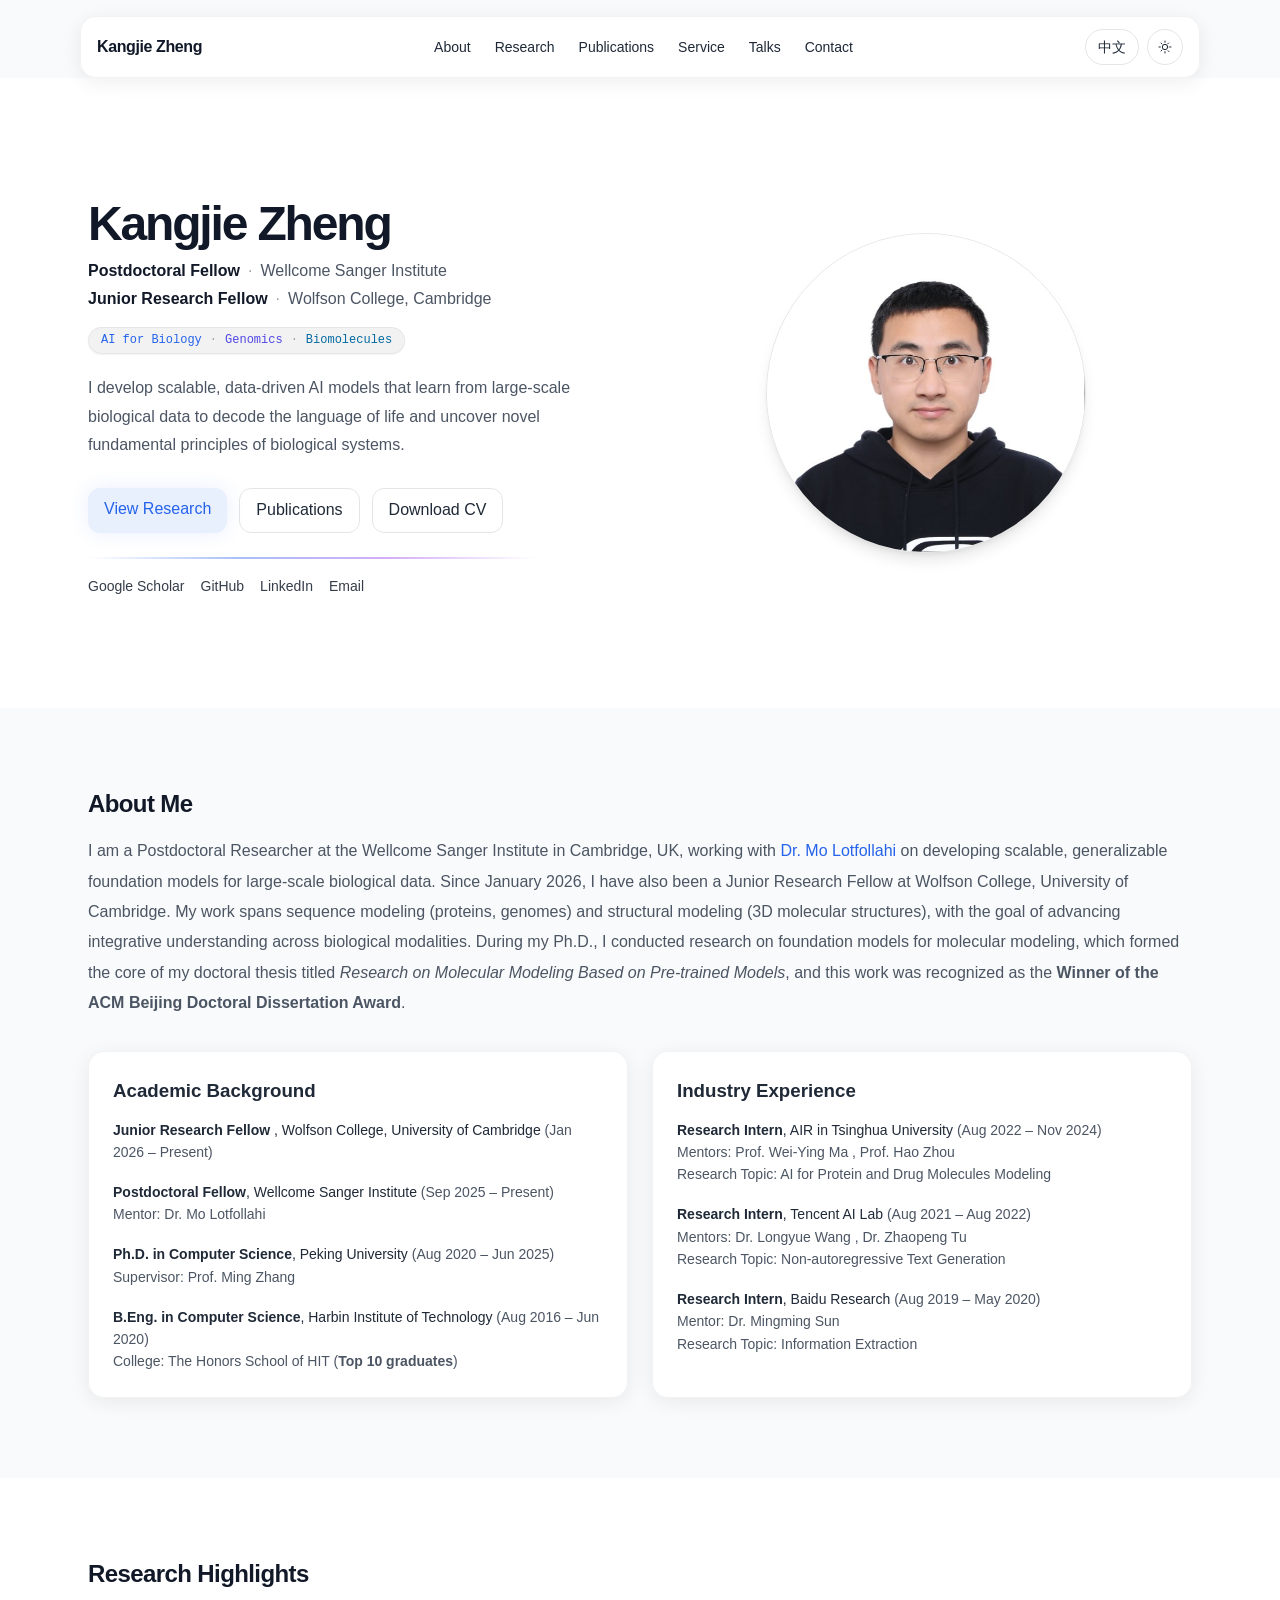
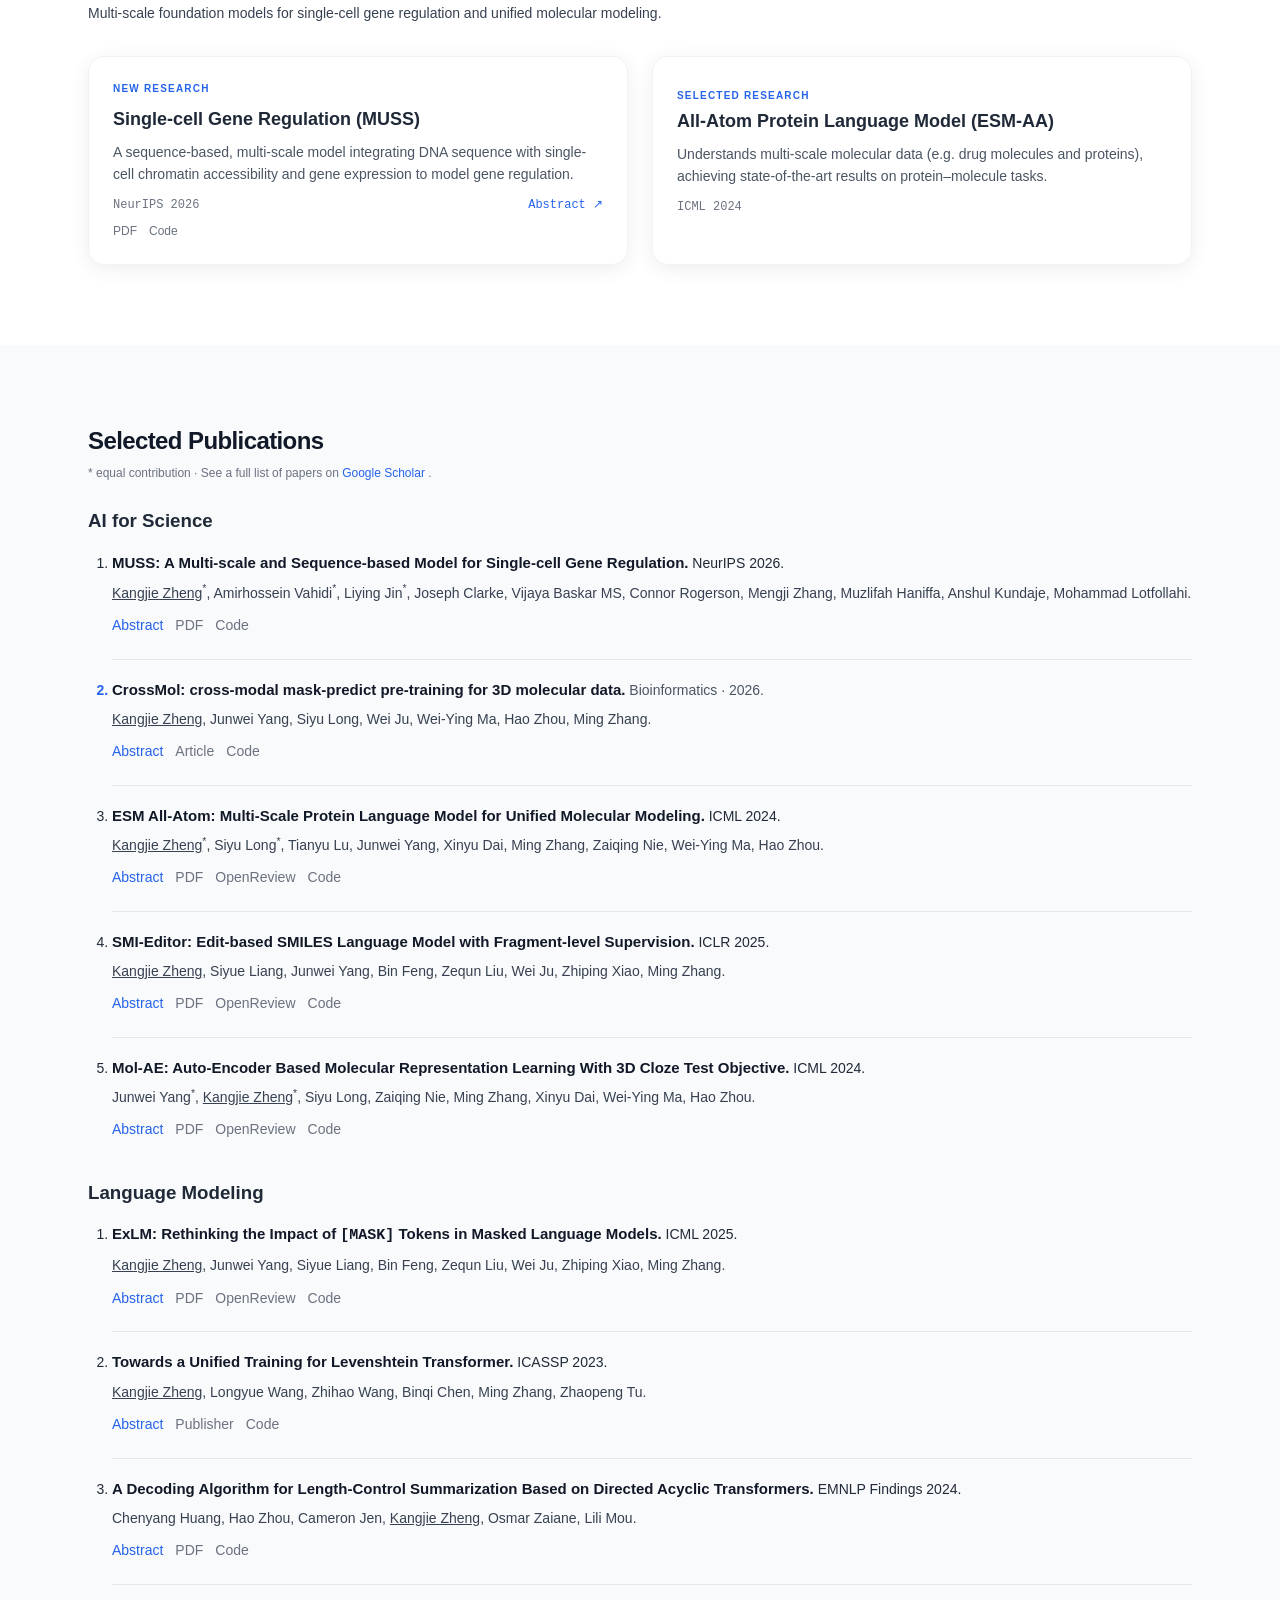
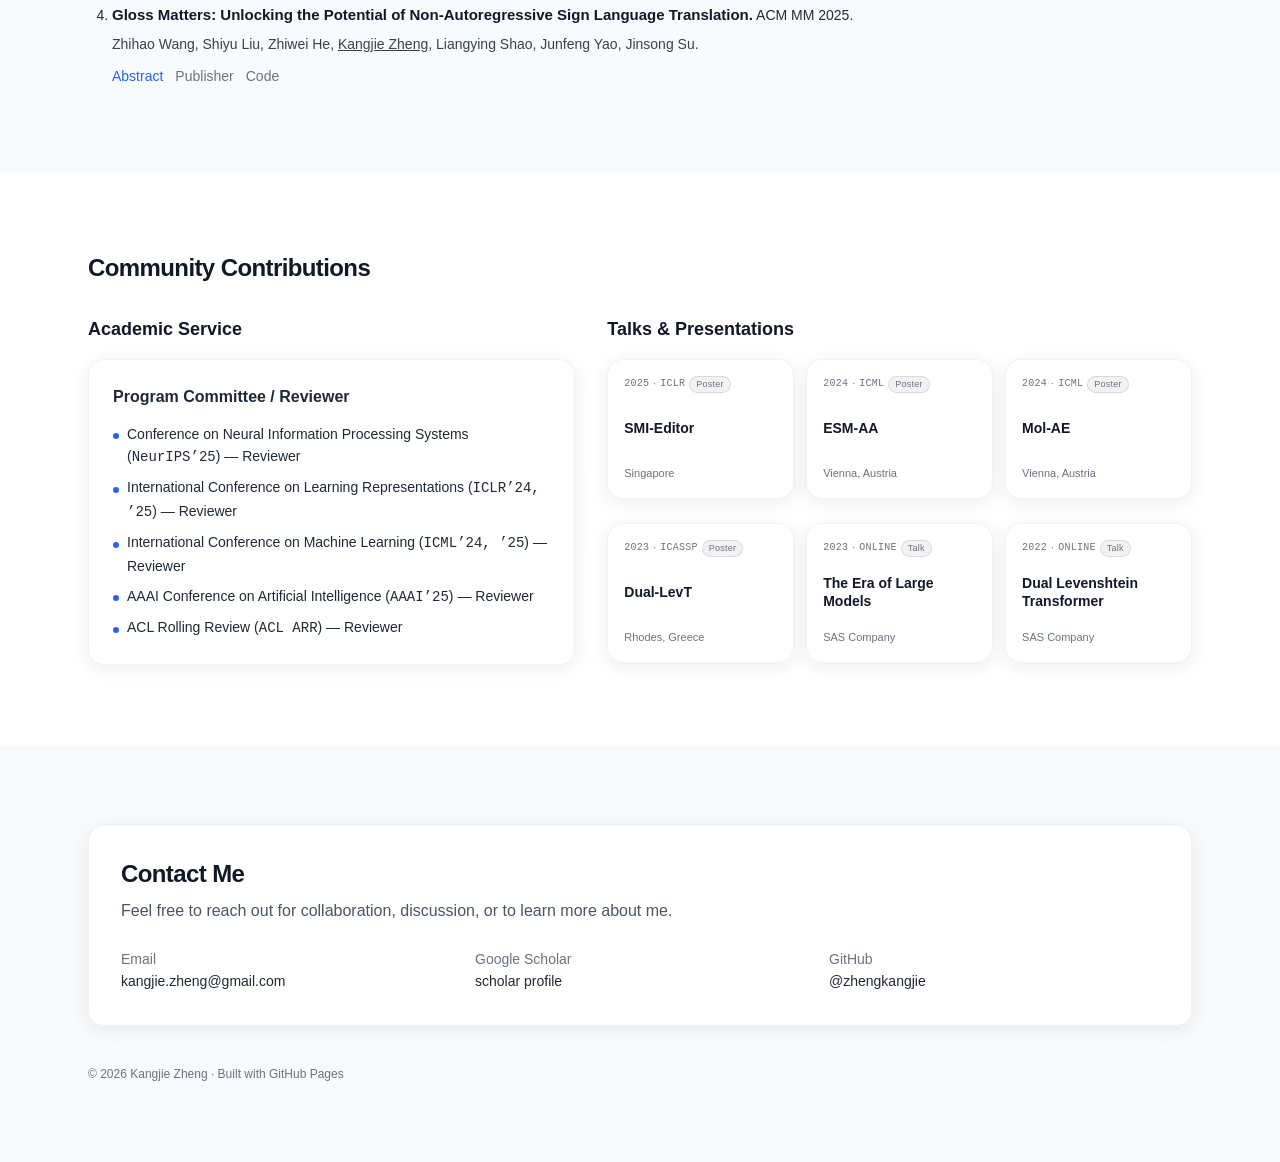
==== commit 4e508db1: "Update bilingual publication details and abstract dialogs" ====
--- a/index.html
+++ b/index.html
@@ -240,8 +240,8 @@
   <span class="highlight-topline">NEW RESEARCH</span>
   <h3 class="text-lg font-semibold">Single-cell Gene Regulation (MUSS)</h3>
   <p class="mt-2 text-sm text-gray-600">A sequence-based, multi-scale model integrating DNA sequence with single-cell chromatin accessibility and gene expression to model gene regulation.</p>
-  <div class="mt-3 text-xs mono text-gray-500">NeurIPS 2026 · Accepted (Poster) <button type="button" class="highlight-action hover:underline" data-dialog="muss-dialog" aria-haspopup="dialog" aria-controls="muss-dialog">Abstract ↗</button></div>
-  <p class="mt-2 text-xs text-gray-500">Code will be released soon.</p>
+  <div class="mt-3 text-xs mono text-gray-500">NeurIPS 2026 <button type="button" class="highlight-action hover:underline" data-dialog="muss-dialog" aria-haspopup="dialog" aria-controls="muss-dialog">Abstract ↗</button></div>
+  <p class="mt-2 text-xs flex flex-wrap gap-3"><a class="text-gray-500 hover:text-accent" href="https://arxiv.org/pdf/2611.08086" target="_blank" rel="noopener">PDF</a><a class="text-gray-500 hover:text-accent" href="https://github.com/Lotfollahi-lab/MUSS_neurips26" target="_blank" rel="noopener">Code</a></p>
   </article>
   <a
   href="https://openreview.net/forum?id=283cGgWfM2"
@@ -273,93 +273,54 @@
   </div>
   <h3 class="mt-6 font-semibold">AI for Science</h3>
   <ol class="mt-3 space-y-4 text-sm list-decimal pl-6 marker:text-gray-400">
-  <li id="paper-muss" class="new-publication">
-  <span class="font-semibold">MUSS: A Multi-scale and Sequence-based Model for Single-cell Gene Regulation.</span> <span class="publication-venue">NeurIPS 2026 · Accepted (Poster).</span>
+  <li id="paper-muss">
+  <span class="font-semibold">MUSS: A Multi-scale and Sequence-based Model for Single-cell Gene Regulation.</span> NeurIPS 2026.
   <div class="text-gray-700"><u>Kangjie Zheng</u><sup>*</sup>, Amirhossein Vahidi<sup>*</sup>, Liying Jin<sup>*</sup>, Joseph Clarke, Vijaya Baskar MS, Connor Rogerson, Mengji Zhang, Muzlifah Haniffa, Anshul Kundaje, Mohammad Lotfollahi.</div>
-  <div class="mt-1"><button type="button" class="abstract-link text-accent hover:underline" data-dialog="muss-dialog" aria-haspopup="dialog" aria-controls="muss-dialog">Abstract</button><span class="ml-3 text-gray-500">Code will be released soon.</span></div>
+  <div class="mt-1"><button type="button" class="abstract-link text-accent hover:underline" data-dialog="muss-dialog" aria-haspopup="dialog" aria-controls="muss-dialog" aria-label="Abstract: MUSS: A Multi-scale and Sequence-based Model for Single-cell Gene Regulation">Abstract</button><a class="text-gray-500 hover:text-accent" href="https://arxiv.org/pdf/2611.08086" target="_blank" rel="noopener">PDF</a><a class="text-gray-500 hover:text-accent" href="https://github.com/Lotfollahi-lab/MUSS_neurips26" target="_blank" rel="noopener">Code</a></div>
   </li>
   <li id="paper-crossmol" class="new-publication">
-  <span class="font-semibold">CrossMol: Cross-Modal Mask-Predict Pre-training For 3D Molecular Data.</span> <span class="publication-venue">Bioinformatics · 2026.</span>
+  <span class="font-semibold">CrossMol: cross-modal mask-predict pre-training for 3D molecular data.</span> <span class="publication-venue">Bioinformatics · 2026.</span>
   <div class="text-gray-700"><u>Kangjie Zheng</u>, Junwei Yang, Siyu Long, Wei Ju, Wei-Ying Ma, Hao Zhou, Ming Zhang.</div>
-  <div class="mt-1"><a class="text-accent hover:underline" href="https://academic.oup.com/bioinformatics/advance-article/doi/10.1093/bioinformatics/btag702/8832240" target="_blank" rel="noopener">Article</a><a class="ml-3 text-gray-500 hover:text-accent" href="https://github.com/zhengkangjie/crossmol" target="_blank" rel="noopener">Code</a></div>
-  </li>
-
-  <li>
-  <span class="font-semibold">ESM All-Atom: Multi-scale Protein Language Model for Unified Molecular Modeling.</span> ICML 2024.
-  <div class="text-gray-700">
-  <u>Kangjie Zheng</u><sup>*</sup>, Siyu Long<sup>*</sup>, Tianyu Lu, Junwei Yang, Xinyu Dai, Ming Zhang, Zaiqing Nie, Wei-Ying Ma, Hao Zhou.
-  </div>
-  <div class="mt-1">
-  <a class="ml-0 text-accent hover:underline" href="https://openreview.net/pdf?id=283cGgWfM2" target="_blank" rel="noopener">PDF</a>
-  <a class="ml-3 text-gray-500 hover:text-accent" href="https://openreview.net/forum?id=283cGgWfM2" target="_blank" rel="noopener">OpenReview</a>
-  <a class="ml-3 text-gray-500 hover:text-accent" href="https://github.com/zhengkangjie/ESM-AA" target="_blank" rel="noopener">Code</a>
-  </div>
-  </li>
-  <li>
+  <div class="mt-1"><button type="button" class="abstract-link text-accent hover:underline" data-dialog="crossmol-dialog" aria-haspopup="dialog" aria-controls="crossmol-dialog" aria-label="Abstract: CrossMol: cross-modal mask-predict pre-training for 3D molecular data">Abstract</button><a class="text-gray-500 hover:text-accent" href="https://academic.oup.com/bioinformatics/advance-article/doi/10.1093/bioinformatics/btag702/8832240" target="_blank" rel="noopener">Article</a><a class="text-gray-500 hover:text-accent" href="https://github.com/zhengkangjie/crossmol" target="_blank" rel="noopener">Code</a></div>
+  </li>
+
+  <li id="paper-esm-aa">
+  <span class="font-semibold">ESM All-Atom: Multi-Scale Protein Language Model for Unified Molecular Modeling.</span> ICML 2024.
+  <div class="text-gray-700"><u>Kangjie Zheng</u><sup>*</sup>, Siyu Long<sup>*</sup>, Tianyu Lu, Junwei Yang, Xinyu Dai, Ming Zhang, Zaiqing Nie, Wei-Ying Ma, Hao Zhou.</div>
+  <div class="mt-1"><button type="button" class="abstract-link text-accent hover:underline" data-dialog="esm-aa-dialog" aria-haspopup="dialog" aria-controls="esm-aa-dialog" aria-label="Abstract: ESM All-Atom: Multi-Scale Protein Language Model for Unified Molecular Modeling">Abstract</button><a class="text-gray-500 hover:text-accent" href="https://openreview.net/pdf?id=283cGgWfM2" target="_blank" rel="noopener">PDF</a><a class="text-gray-500 hover:text-accent" href="https://openreview.net/forum?id=283cGgWfM2" target="_blank" rel="noopener">OpenReview</a><a class="text-gray-500 hover:text-accent" href="https://github.com/zhengkangjie/ESM-AA" target="_blank" rel="noopener">Code</a></div>
+  </li>
+  <li id="paper-smi-editor">
   <span class="font-semibold">SMI-Editor: Edit-based SMILES Language Model with Fragment-level Supervision.</span> ICLR 2025.
-  <div class="text-gray-700">
-  <u>Kangjie Zheng</u>, Siyue Liang, Junwei Yang, Bin Feng, Zequn Liu, Wei Ju, Zhiping Xiao, Ming Zhang.
-  </div>
-  <div class="mt-1">
-  <a class="ml-0 text-accent hover:underline" href="https://openreview.net/pdf?id=M29nUGozPa" target="_blank" rel="noopener">PDF</a>
-  <a class="ml-3 text-gray-500 hover:text-accent" href="https://openreview.net/forum?id=M29nUGozPa" target="_blank" rel="noopener">OpenReview</a>
-  <a class="ml-3 text-gray-500 hover:text-accent" href="https://github.com/zhengkangjie/smi-editor" target="_blank" rel="noopener">Code</a>
-  </div>
-  </li>
-  <li>
+  <div class="text-gray-700"><u>Kangjie Zheng</u>, Siyue Liang, Junwei Yang, Bin Feng, Zequn Liu, Wei Ju, Zhiping Xiao, Ming Zhang.</div>
+  <div class="mt-1"><button type="button" class="abstract-link text-accent hover:underline" data-dialog="smi-editor-dialog" aria-haspopup="dialog" aria-controls="smi-editor-dialog" aria-label="Abstract: SMI-Editor: Edit-based SMILES Language Model with Fragment-level Supervision">Abstract</button><a class="text-gray-500 hover:text-accent" href="https://openreview.net/pdf?id=M29nUGozPa" target="_blank" rel="noopener">PDF</a><a class="text-gray-500 hover:text-accent" href="https://openreview.net/forum?id=M29nUGozPa" target="_blank" rel="noopener">OpenReview</a><a class="text-gray-500 hover:text-accent" href="https://github.com/zhengkangjie/smi-editor" target="_blank" rel="noopener">Code</a></div>
+  </li>
+  <li id="paper-mol-ae">
   <span class="font-semibold">Mol-AE: Auto-Encoder Based Molecular Representation Learning With 3D Cloze Test Objective.</span> ICML 2024.
-  <div class="text-gray-700">
-  Junwei Yang<sup>*</sup>, <u>Kangjie Zheng</u><sup>*</sup>, Siyu Long, Zaiqing Nie, Ming Zhang, Xinyu Dai, Wei-Ying Ma, Hao Zhou.
-  </div>
-  <div class="mt-1">
-  <a class="ml-0 text-accent hover:underline" href="https://openreview.net/pdf?id=inEuvSg0y1" target="_blank" rel="noopener">PDF</a>
-  <a class="ml-3 text-gray-500 hover:text-accent" href="https://openreview.net/forum?id=inEuvSg0y1" target="_blank" rel="noopener">OpenReview</a>
-  <a class="ml-3 text-gray-500 hover:text-accent" href="https://github.com/yjwtheonly/MolAE" target="_blank" rel="noopener">Code</a>
-  </div>
+  <div class="text-gray-700">Junwei Yang<sup>*</sup>, <u>Kangjie Zheng</u><sup>*</sup>, Siyu Long, Zaiqing Nie, Ming Zhang, Xinyu Dai, Wei-Ying Ma, Hao Zhou.</div>
+  <div class="mt-1"><button type="button" class="abstract-link text-accent hover:underline" data-dialog="mol-ae-dialog" aria-haspopup="dialog" aria-controls="mol-ae-dialog" aria-label="Abstract: Mol-AE: Auto-Encoder Based Molecular Representation Learning With 3D Cloze Test Objective">Abstract</button><a class="text-gray-500 hover:text-accent" href="https://openreview.net/pdf?id=inEuvSg0y1" target="_blank" rel="noopener">PDF</a><a class="text-gray-500 hover:text-accent" href="https://openreview.net/forum?id=inEuvSg0y1" target="_blank" rel="noopener">OpenReview</a><a class="text-gray-500 hover:text-accent" href="https://github.com/yjwtheonly/MolAE" target="_blank" rel="noopener">Code</a></div>
   </li>
   </ol>
   <h3 class="mt-8 font-semibold">Language Modeling</h3>
   <ol class="mt-3 space-y-4 text-sm list-decimal pl-6 marker:text-gray-400">
-  <li>
+  <li id="paper-exlm">
   <span class="font-semibold">ExLM: Rethinking the Impact of <code>[MASK]</code> Tokens in Masked Language Models.</span> ICML 2025.
-  <div class="text-gray-700">
-  <u>Kangjie Zheng</u>, Junwei Yang, Siyue Liang, Bin Feng, Zequn Liu, Wei Ju, Zhiping Xiao, Ming Zhang.
-  </div>
-  <div class="mt-1">
-  <a class="ml-0 text-accent hover:underline" href="https://arxiv.org/pdf/2501.13397.pdf" target="_blank" rel="noopener">PDF</a>
-  <a class="ml-3 text-gray-500 hover:text-accent" href="https://openreview.net/forum?id=IYOPfJwduh" target="_blank" rel="noopener">OpenReview</a>
-  <a class="ml-3 text-gray-500 hover:text-accent" href="https://github.com/zhengkangjie/ExLM" target="_blank" rel="noopener">Code</a>
-  </div>
-  </li>
-  <li>
-  <span class="font-semibold">Towards A Unified Training for Levenshtein Transformer.</span> ICASSP 2023.
-  <div class="text-gray-700">
-  <u>Kangjie Zheng</u>, Longyue Wang, Zhihao Wang, Binqi Chen, Ming Zhang, Zhaopeng Tu.
-  </div>
-  <div class="mt-1">
-  <a class="ml-0 text-accent hover:underline" href="https://ieeexplore.ieee.org/abstract/document/10094646" target="_blank" rel="noopener">Publisher</a>
-  <a class="ml-3 text-gray-500 hover:text-accent" href="https://github.com/zhengkangjie/fairseq-dual-loss" target="_blank" rel="noopener">Code</a>
-  </div>
-  </li>
-  <li>
-  <span class="font-semibold">A Decoding Algorithm Based on Directed Acyclic Transformers for Length-Control Summarization.</span> EMNLP Findings 2024.
-  <div class="text-gray-700">
-  Chenyang Huang, Hao Zhou, Cameron Jen, <u>Kangjie Zheng</u>, Osmar Zaiane, Lili Mou.
-  </div>
-  <div class="mt-1">
-  <a class="ml-0 text-accent hover:underline" href="https://aclanthology.org/2024.findings-emnlp.677.pdf" target="_blank" rel="noopener">PDF</a>
-  <a class="ml-3 text-gray-500 hover:text-accent" href="https://github.com/MANGA-UOFA/DAT-LenC" target="_blank" rel="noopener">Code</a>
-  </div>
-  </li>
-  <li>
+  <div class="text-gray-700"><u>Kangjie Zheng</u>, Junwei Yang, Siyue Liang, Bin Feng, Zequn Liu, Wei Ju, Zhiping Xiao, Ming Zhang.</div>
+  <div class="mt-1"><button type="button" class="abstract-link text-accent hover:underline" data-dialog="exlm-dialog" aria-haspopup="dialog" aria-controls="exlm-dialog" aria-label="Abstract: ExLM: Rethinking the Impact of [MASK] Tokens in Masked Language Models">Abstract</button><a class="text-gray-500 hover:text-accent" href="https://arxiv.org/pdf/2501.13397.pdf" target="_blank" rel="noopener">PDF</a><a class="text-gray-500 hover:text-accent" href="https://openreview.net/forum?id=IYOPfJwduh" target="_blank" rel="noopener">OpenReview</a><a class="text-gray-500 hover:text-accent" href="https://github.com/zhengkangjie/ExLM" target="_blank" rel="noopener">Code</a></div>
+  </li>
+  <li id="paper-dual-levt">
+  <span class="font-semibold">Towards a Unified Training for Levenshtein Transformer.</span> ICASSP 2023.
+  <div class="text-gray-700"><u>Kangjie Zheng</u>, Longyue Wang, Zhihao Wang, Binqi Chen, Ming Zhang, Zhaopeng Tu.</div>
+  <div class="mt-1"><button type="button" class="abstract-link text-accent hover:underline" data-dialog="dual-levt-dialog" aria-haspopup="dialog" aria-controls="dual-levt-dialog" aria-label="Abstract: Towards a Unified Training for Levenshtein Transformer">Abstract</button><a class="text-gray-500 hover:text-accent" href="https://ieeexplore.ieee.org/abstract/document/10094646" target="_blank" rel="noopener">Publisher</a><a class="text-gray-500 hover:text-accent" href="https://github.com/zhengkangjie/fairseq-dual-loss" target="_blank" rel="noopener">Code</a></div>
+  </li>
+  <li id="paper-dat-lenc">
+  <span class="font-semibold">A Decoding Algorithm for Length-Control Summarization Based on Directed Acyclic Transformers.</span> EMNLP Findings 2024.
+  <div class="text-gray-700">Chenyang Huang, Hao Zhou, Cameron Jen, <u>Kangjie Zheng</u>, Osmar Zaiane, Lili Mou.</div>
+  <div class="mt-1"><button type="button" class="abstract-link text-accent hover:underline" data-dialog="dat-lenc-dialog" aria-haspopup="dialog" aria-controls="dat-lenc-dialog" aria-label="Abstract: A Decoding Algorithm for Length-Control Summarization Based on Directed Acyclic Transformers">Abstract</button><a class="text-gray-500 hover:text-accent" href="https://aclanthology.org/2024.findings-emnlp.677.pdf" target="_blank" rel="noopener">PDF</a><a class="text-gray-500 hover:text-accent" href="https://github.com/MANGA-UOFA/DAT-LenC" target="_blank" rel="noopener">Code</a></div>
+  </li>
+  <li id="paper-glevt">
   <span class="font-semibold">Gloss Matters: Unlocking the Potential of Non-Autoregressive Sign Language Translation.</span> ACM MM 2025.
-  <div class="text-gray-700">
-  Zhihao Wang, Shiyu Liu, Zhiwei He, <u>Kangjie Zheng</u>, Liangying Shao, Junfeng Yao, Jinsong Su.
-  </div>
-  <div class="mt-1">
-  <a class="ml-0 text-accent hover:underline" href="https://dl.acm.org/doi/abs/10.1145/3746027.3755319" target="_blank" rel="noopener">Publisher</a>
-  <a class="ml-3 text-gray-500 hover:text-accent" href="https://github.com/XMUDeepLIT/GLevT" target="_blank" rel="noopener">Code</a>
-  </div>
+  <div class="text-gray-700">Zhihao Wang, Shiyu Liu, Zhiwei He, <u>Kangjie Zheng</u>, Liangying Shao, Junfeng Yao, Jinsong Su.</div>
+  <div class="mt-1"><button type="button" class="abstract-link text-accent hover:underline" data-dialog="glevt-dialog" aria-haspopup="dialog" aria-controls="glevt-dialog" aria-label="Abstract: Gloss Matters: Unlocking the Potential of Non-Autoregressive Sign Language Translation">Abstract</button><a class="text-gray-500 hover:text-accent" href="https://dl.acm.org/doi/abs/10.1145/3746027.3755319" target="_blank" rel="noopener">Publisher</a><a class="text-gray-500 hover:text-accent" href="https://github.com/XMUDeepLIT/GLevT" target="_blank" rel="noopener">Code</a></div>
   </li>
   </ol>
   </div>
@@ -515,11 +476,118 @@
   <dialog id="muss-dialog" class="paper-dialog" aria-labelledby="muss-dialog-title" aria-describedby="muss-dialog-meta">
   <div class="dialog-topline"><span>Abstract</span><button class="dialog-close" type="button" data-close-dialog aria-label="Close abstract" autofocus>×</button></div>
   <h2 id="muss-dialog-title">MUSS: A Multi-scale and Sequence-based Model for Single-cell Gene Regulation</h2>
-  <p id="muss-dialog-meta" class="dialog-venue">NeurIPS 2026 · Accepted (Poster)</p>
+  <p id="muss-dialog-meta" class="dialog-venue">NeurIPS 2026</p>
   <p class="dialog-authors"><u>Kangjie Zheng</u><sup>*</sup>, Amirhossein Vahidi<sup>*</sup>, Liying Jin<sup>*</sup>, Joseph Clarke, Vijaya Baskar MS, Connor Rogerson, Mengji Zhang, Muzlifah Haniffa, Anshul Kundaje, Mohammad Lotfollahi.</p>
   <p class="equal-note">* Equal contribution.</p>
-  <p class="mt-2 text-xs text-gray-500">Code will be released soon.</p>
-  <div class="dialog-abstract"><p>Modeling gene regulation in single cells requires jointly representing DNA sequence, chromatin accessibility, and gene expression across regulatory scales. Sequence-based models capture DNA-level regulatory grammar but typically lack cell-level resolution, whereas single-cell omics models capture cell-state semantics but treat genes and peaks as fixed vocabulary tokens, and thus lack a unified sequence-based view of regulation. Here, we present MUSS, a sequence-based multi-scale model for single-cell gene regulation that preserves both DNA-level and cell-level resolution. MUSS derives peak- and gene-level representations from DNA using a frozen pre-trained sequence encoder, integrates them with a multi-scale encoder combining peak-peak self-attention and distance-based peak-gene interaction, and trains on paired scATAC-seq and scRNA-seq to align sequence-derived representations with cell-specific regulatory states. Across gene expression prediction, enhancer-gene linking, TF-target gene recovery, and zero-shot cell clustering, MUSS outperforms both sequence-based and single-cell omics baselines, and further generalizes to genes and peaks unseen during training. Together, these results demonstrate that MUSS learns biologically meaningful and broadly generalizable regulatory representations for decoding cell-type-specific regulatory programs from DNA sequence.</p></div>
+  <div class="dialog-resources"><a class="" href="https://arxiv.org/pdf/2611.08086" target="_blank" rel="noopener">PDF</a><a class="" href="https://github.com/Lotfollahi-lab/MUSS_neurips26" target="_blank" rel="noopener">Code</a></div>
+  <div class="dialog-abstract">
+    <p lang="en">Modeling gene regulation in single cells requires jointly representing DNA sequence, chromatin accessibility, and gene expression across regulatory scales. Sequence-based models capture DNA-level regulatory grammar but often lack cell-level resolution, whereas many single-cell omics models represent genes and peaks as fixed-vocabulary tokens without their underlying sequence.</p>
+    <p lang="en">Here, we present MUSS, a sequence-based multi-scale model for single-cell gene regulation that preserves both DNA-level and cell-level resolution. MUSS derives peak- and gene-level representations from DNA using a frozen pre-trained sequence encoder and integrates them through peak-peak self-attention and distance-biased peak-gene interactions. Peak masked language modeling followed by training on paired scATAC-seq and scRNA-seq aligns these representations with cell-specific regulatory states.</p>
+    <p lang="en">Across gene expression prediction, enhancer-gene linking, motif-guided regulatory prioritization, and zero-shot cell clustering, MUSS achieves strong performance against sequence-based and single-cell omics baselines. It further predicts expression for genes and peaks unseen during task training. These results support sequence-grounded, multi-scale representations for decoding cell-type-specific regulatory programs. Code, datasets, and model checkpoints are available at <a href="https://github.com/Lotfollahi-lab/MUSS_neurips26" target="_blank" rel="noopener">https://github.com/Lotfollahi-lab/MUSS_neurips26</a>.</p>
+  </div>
+  <p class="dialog-source">Abstract source: <a class="" href="https://arxiv.org/abs/2611.08086" target="_blank" rel="noopener">arXiv:2611.08086 · v1</a></p>
+  </dialog>
+
+  <dialog id="crossmol-dialog" class="paper-dialog" aria-labelledby="crossmol-dialog-title" aria-describedby="crossmol-dialog-meta">
+  <div class="dialog-topline"><span>Abstract</span><button class="dialog-close" type="button" data-close-dialog aria-label="Close abstract" autofocus>×</button></div>
+  <h2 id="crossmol-dialog-title">CrossMol: cross-modal mask-predict pre-training for 3D molecular data</h2>
+  <p id="crossmol-dialog-meta" class="dialog-venue">Bioinformatics · 2026</p>
+  <p class="dialog-authors"><u>Kangjie Zheng</u>, Junwei Yang, Siyu Long, Wei Ju, Wei-Ying Ma, Hao Zhou, Ming Zhang.</p>
+  <div class="dialog-resources"><a class="" href="https://academic.oup.com/bioinformatics/advance-article/doi/10.1093/bioinformatics/btag702/8832240" target="_blank" rel="noopener">Article</a><a class="" href="https://github.com/zhengkangjie/crossmol" target="_blank" rel="noopener">Code</a></div>
+  <div class="dialog-abstract">
+    <p lang="en"><strong>Motivation</strong> Self-supervised pre-training models for molecular data have demonstrated notable results across many downstream tasks. The inherent multimodal properties of molecules have also motivated efforts to capture information from different modalities. However, current multimodal molecular pre-training models usually treat these modalities as equal and independent, despite differences in their information content. Three-dimensional (3D) molecular structures generally contain finer-grained information than the simplified molecular-input line-entry system (SMILES), which primarily captures higher-level semantic information, such as molecular topology.</p>
+    <p lang="en"><strong>Results</strong> We designed a cross-modal mask-predict pre-training model, CrossMol, to capture semantic associations between modalities with unequal information volumes. The model completes missing 3D structure using higher-level semantic information from another modality, such as SMILES. This allows it to learn cross-modal associations and better understand fine-grained 3D structural information. We also introduce a reweighted distance prediction loss to improve the modelling of short-range structural information. Experiments show that CrossMol achieves large performance gains on multiple downstream molecular tasks, attaining state-of-the-art results.</p>
+    <p lang="en"><strong>Availability and implementation</strong> The source code and training data are available at <a href="https://github.com/zhengkangjie/crossmol" target="_blank" rel="noopener">https://github.com/zhengkangjie/crossmol</a>. The code is archived at <a href="https://doi.org/10.5281/zenodo.19653204" target="_blank" rel="noopener">https://doi.org/10.5281/zenodo.19653204</a>.</p>
+  </div>
+  <p class="dialog-source">Abstract source: <a class="" href="https://doi.org/10.1093/bioinformatics/btag702" target="_blank" rel="noopener">Bioinformatics</a></p>
+  </dialog>
+
+  <dialog id="esm-aa-dialog" class="paper-dialog" aria-labelledby="esm-aa-dialog-title" aria-describedby="esm-aa-dialog-meta">
+  <div class="dialog-topline"><span>Abstract</span><button class="dialog-close" type="button" data-close-dialog aria-label="Close abstract" autofocus>×</button></div>
+  <h2 id="esm-aa-dialog-title">ESM All-Atom: Multi-Scale Protein Language Model for Unified Molecular Modeling</h2>
+  <p id="esm-aa-dialog-meta" class="dialog-venue">ICML 2024</p>
+  <p class="dialog-authors"><u>Kangjie Zheng</u><sup>*</sup>, Siyu Long<sup>*</sup>, Tianyu Lu, Junwei Yang, Xinyu Dai, Ming Zhang, Zaiqing Nie, Wei-Ying Ma, Hao Zhou.</p>
+  <p class="equal-note">* Equal contribution.</p>
+  <div class="dialog-resources"><a class="" href="https://openreview.net/pdf?id=283cGgWfM2" target="_blank" rel="noopener">PDF</a><a class="" href="https://openreview.net/forum?id=283cGgWfM2" target="_blank" rel="noopener">OpenReview</a><a class="" href="https://github.com/zhengkangjie/ESM-AA" target="_blank" rel="noopener">Code</a></div>
+  <div class="dialog-abstract">
+    <p lang="en">Protein language models have demonstrated significant potential in the field of protein engineering. However, current protein language models primarily operate at the residue scale, which limits their ability to provide information at the atom level. This limitation prevents us from fully exploiting the capabilities of protein language models for applications involving both proteins and small molecules. In this paper, we propose ESM-AA (ESM All-Atom), a novel approach that enables atom-scale and residue-scale unified molecular modeling. ESM-AA achieves this by pre-training on multi-scale code-switch protein sequences and utilizing a multi-scale position encoding to capture relationships among residues and atoms. Experimental results indicate that ESM-AA surpasses previous methods in protein-molecule tasks, demonstrating the full utilization of protein language models. Further investigations reveal that through unified molecular modeling, ESM-AA not only gains molecular knowledge but also retains its understanding of proteins.</p>
+  </div>
+  <p class="dialog-source">Abstract source: <a class="" href="https://proceedings.mlr.press/v235/zheng24h.html" target="_blank" rel="noopener">ICML 2024 · PMLR</a></p>
+  </dialog>
+
+  <dialog id="smi-editor-dialog" class="paper-dialog" aria-labelledby="smi-editor-dialog-title" aria-describedby="smi-editor-dialog-meta">
+  <div class="dialog-topline"><span>Abstract</span><button class="dialog-close" type="button" data-close-dialog aria-label="Close abstract" autofocus>×</button></div>
+  <h2 id="smi-editor-dialog-title">SMI-Editor: Edit-based SMILES Language Model with Fragment-level Supervision</h2>
+  <p id="smi-editor-dialog-meta" class="dialog-venue">ICLR 2025</p>
+  <p class="dialog-authors"><u>Kangjie Zheng</u>, Siyue Liang, Junwei Yang, Bin Feng, Zequn Liu, Wei Ju, Zhiping Xiao, Ming Zhang.</p>
+  <div class="dialog-resources"><a class="" href="https://openreview.net/pdf?id=M29nUGozPa" target="_blank" rel="noopener">PDF</a><a class="" href="https://openreview.net/forum?id=M29nUGozPa" target="_blank" rel="noopener">OpenReview</a><a class="" href="https://github.com/zhengkangjie/smi-editor" target="_blank" rel="noopener">Code</a></div>
+  <div class="dialog-abstract">
+    <p lang="en">SMILES, a crucial textual representation of molecular structures, has garnered significant attention as a foundation for pre-trained language models (LMs). However, most existing pre-trained SMILES LMs focus solely on the single-token level supervision during pre-training, failing to fully leverage the substructural information of molecules. This limitation makes the pre-training task overly simplistic, preventing the models from capturing richer molecular semantic information. Moreover, during pre-training, these SMILES LMs only process corrupted SMILES inputs, never encountering any valid SMILES, which leads to a train-inference mismatch. To address these challenges, we propose SMI-Editor, a novel edit-based pre-trained SMILES LM. SMI-Editor disrupts substructures within a molecule at random and feeds the resulting SMILES back into the model, which then attempts to restore the original SMILES through an editing process. This approach not only introduces fragment-level training signals, but also enables the use of valid SMILES as inputs, allowing the model to learn how to reconstruct complete molecules from these incomplete structures. As a result, the model demonstrates improved scalability and an enhanced ability to capture fragment-level molecular information. Experimental results show that SMI-Editor achieves state-of-the-art performance across multiple downstream molecular tasks, and even outperforming several 3D molecular representation models.</p>
+  </div>
+  <p class="dialog-source">Abstract source: <a class="" href="https://proceedings.iclr.cc/paper_files/paper/2025/hash/b0b750c4189f19d0cd71375e9e17f83f-Abstract-Conference.html" target="_blank" rel="noopener">ICLR 2025 Proceedings</a></p>
+  </dialog>
+
+  <dialog id="mol-ae-dialog" class="paper-dialog" aria-labelledby="mol-ae-dialog-title" aria-describedby="mol-ae-dialog-meta">
+  <div class="dialog-topline"><span>Abstract</span><button class="dialog-close" type="button" data-close-dialog aria-label="Close abstract" autofocus>×</button></div>
+  <h2 id="mol-ae-dialog-title">Mol-AE: Auto-Encoder Based Molecular Representation Learning With 3D Cloze Test Objective</h2>
+  <p id="mol-ae-dialog-meta" class="dialog-venue">ICML 2024</p>
+  <p class="dialog-authors">Junwei Yang<sup>*</sup>, <u>Kangjie Zheng</u><sup>*</sup>, Siyu Long, Zaiqing Nie, Ming Zhang, Xinyu Dai, Wei-Ying Ma, Hao Zhou.</p>
+  <p class="equal-note">* Equal contribution.</p>
+  <div class="dialog-resources"><a class="" href="https://openreview.net/pdf?id=inEuvSg0y1" target="_blank" rel="noopener">PDF</a><a class="" href="https://openreview.net/forum?id=inEuvSg0y1" target="_blank" rel="noopener">OpenReview</a><a class="" href="https://github.com/yjwtheonly/MolAE" target="_blank" rel="noopener">Code</a></div>
+  <div class="dialog-abstract">
+    <p lang="en">3D molecular representation learning has gained tremendous interest and achieved promising performance in various downstream tasks. A series of recent approaches follow a prevalent framework: an encoder-only model coupled with a coordinate denoising objective. However, through a series of analytical experiments, we prove that the encoder-only model with coordinate denoising objective exhibits inconsistency between pre-training and downstream objectives, as well as issues with disrupted atomic identifiers. To address these two issues, we propose Mol-AE for molecular representation learning, an auto-encoder model using positional encoding as atomic identifiers. We also propose a new training objective named 3D Cloze Test to make the model learn better atom spatial relationships from real molecular substructures. Empirical results demonstrate that Mol-AE achieves a large margin performance gain compared to the current state-of-the-art 3D molecular modeling approach.</p>
+  </div>
+  <p class="dialog-source">Abstract source: <a class="" href="https://proceedings.mlr.press/v235/yang24al.html" target="_blank" rel="noopener">ICML 2024 · PMLR</a></p>
+  </dialog>
+
+  <dialog id="exlm-dialog" class="paper-dialog" aria-labelledby="exlm-dialog-title" aria-describedby="exlm-dialog-meta">
+  <div class="dialog-topline"><span>Abstract</span><button class="dialog-close" type="button" data-close-dialog aria-label="Close abstract" autofocus>×</button></div>
+  <h2 id="exlm-dialog-title">ExLM: Rethinking the Impact of <code>[MASK]</code> Tokens in Masked Language Models</h2>
+  <p id="exlm-dialog-meta" class="dialog-venue">ICML 2025</p>
+  <p class="dialog-authors"><u>Kangjie Zheng</u>, Junwei Yang, Siyue Liang, Bin Feng, Zequn Liu, Wei Ju, Zhiping Xiao, Ming Zhang.</p>
+  <div class="dialog-resources"><a class="" href="https://arxiv.org/pdf/2501.13397.pdf" target="_blank" rel="noopener">PDF</a><a class="" href="https://openreview.net/forum?id=IYOPfJwduh" target="_blank" rel="noopener">OpenReview</a><a class="" href="https://github.com/zhengkangjie/ExLM" target="_blank" rel="noopener">Code</a></div>
+  <div class="dialog-abstract">
+    <p lang="en">Masked Language Models (MLMs) have achieved remarkable success in many self-supervised representation learning tasks. MLMs are trained by randomly masking portions of the input sequences with <code>[MASK]</code> tokens and learning to reconstruct the original content based on the remaining context. This paper explores the impact of <code>[MASK]</code> tokens on MLMs.</p>
+    <p lang="en">Analytical studies show that masking tokens can introduce the corrupted semantics problem, wherein the corrupted context may convey multiple, ambiguous meanings. This problem is also a key factor affecting the performance of MLMs on downstream tasks. Based on these findings, we propose a novel enhanced-context MLM, ExLM. Our approach expands <code>[MASK]</code> tokens in the input context and models the dependencies between these expanded states.</p>
+    <p lang="en">This enhancement increases context capacity and enables the model to capture richer semantic information, effectively mitigating the corrupted semantics problem during pre-training. Experimental results demonstrate that ExLM achieves significant performance improvements in both text modeling and SMILES modeling tasks. Further analysis confirms that ExLM enriches semantic representations through context enhancement, and effectively reduces the semantic multimodality commonly observed in MLMs.</p>
+  </div>
+  <p class="dialog-source">Abstract source: <a class="" href="https://proceedings.mlr.press/v267/zheng25q.html" target="_blank" rel="noopener">PMLR · ICML 2025</a></p>
+  </dialog>
+
+  <dialog id="dual-levt-dialog" class="paper-dialog" aria-labelledby="dual-levt-dialog-title" aria-describedby="dual-levt-dialog-meta">
+  <div class="dialog-topline"><span>Abstract</span><button class="dialog-close" type="button" data-close-dialog aria-label="Close abstract" autofocus>×</button></div>
+  <h2 id="dual-levt-dialog-title">Towards a Unified Training for Levenshtein Transformer</h2>
+  <p id="dual-levt-dialog-meta" class="dialog-venue">ICASSP 2023</p>
+  <p class="dialog-authors"><u>Kangjie Zheng</u>, Longyue Wang, Zhihao Wang, Binqi Chen, Ming Zhang, Zhaopeng Tu.</p>
+  <div class="dialog-resources"><a class="" href="https://ieeexplore.ieee.org/abstract/document/10094646" target="_blank" rel="noopener">Publisher</a><a class="" href="https://github.com/zhengkangjie/fairseq-dual-loss" target="_blank" rel="noopener">Code</a></div>
+  <div class="dialog-abstract">
+    <p lang="en">Levenshtein Transformer (LevT) is a widely-used text-editing model, which generates a sequence based on editing operations (deletion and insertion) in a non-autoregressive manner. However, it is challenging to train the key refinement components of LevT due to training-inference discrepancy. By carefully designing experiments, our work reveals that the deletion module is under-trained while the insertion module is over-trained due to the imbalance training signals for the two refinement modules. Based on these observations, we further propose a dual learning approach that can remedy the imbalance training by feeding an initial input to both refinement modules, which is consistent with the process in inference. Experimental results on three representative NLP tasks demonstrate the effectiveness and universality of the proposed approach.</p>
+  </div>
+  <p class="dialog-source">Abstract source: <a class="" href="https://drive.google.com/file/d/1IflTt-KYD1Wb9HyLfFBHmAqxqeIx_ni9/view?usp=sharing" target="_blank" rel="noopener">ICASSP 2023 · Author poster</a> · <a class="" href="https://ieeexplore.ieee.org/abstract/document/10094646" target="_blank" rel="noopener">IEEE Xplore</a></p>
+  </dialog>
+
+  <dialog id="dat-lenc-dialog" class="paper-dialog" aria-labelledby="dat-lenc-dialog-title" aria-describedby="dat-lenc-dialog-meta">
+  <div class="dialog-topline"><span>Abstract</span><button class="dialog-close" type="button" data-close-dialog aria-label="Close abstract" autofocus>×</button></div>
+  <h2 id="dat-lenc-dialog-title">A Decoding Algorithm for Length-Control Summarization Based on Directed Acyclic Transformers</h2>
+  <p id="dat-lenc-dialog-meta" class="dialog-venue">EMNLP Findings 2024</p>
+  <p class="dialog-authors">Chenyang Huang, Hao Zhou, Cameron Jen, <u>Kangjie Zheng</u>, Osmar Zaiane, Lili Mou.</p>
+  <div class="dialog-resources"><a class="" href="https://aclanthology.org/2024.findings-emnlp.677.pdf" target="_blank" rel="noopener">PDF</a><a class="" href="https://github.com/MANGA-UOFA/DAT-LenC" target="_blank" rel="noopener">Code</a></div>
+  <div class="dialog-abstract">
+    <p lang="en">Length-control summarization aims to condense long texts into a short one within a certain length limit. Previous approaches often use autoregressive (AR) models and treat the length requirement as a soft constraint, which may not always be satisfied. In this study, we propose a novel length-control decoding algorithm based on the Directed Acyclic Transformer (DAT). Our approach allows for multiple plausible sequence fragments and predicts a path to connect them. In addition, we propose a Sequence Maximum a Posteriori (SeqMAP) decoding algorithm that marginalizes different possible paths and finds the most probable summary satisfying the length budget. Our algorithm is based on beam search, which further facilitates a reranker for performance improvement. Experimental results on the Gigaword and DUC2004 datasets demonstrate our state-of-the-art performance for length-control summarization.</p>
+  </div>
+  <p class="dialog-source">Abstract source: <a class="" href="https://aclanthology.org/2024.findings-emnlp.677.pdf" target="_blank" rel="noopener">ACL Anthology · Findings of EMNLP 2024 (PDF)</a></p>
+  </dialog>
+
+  <dialog id="glevt-dialog" class="paper-dialog" aria-labelledby="glevt-dialog-title" aria-describedby="glevt-dialog-meta">
+  <div class="dialog-topline"><span>Abstract</span><button class="dialog-close" type="button" data-close-dialog aria-label="Close abstract" autofocus>×</button></div>
+  <h2 id="glevt-dialog-title">Gloss Matters: Unlocking the Potential of Non-Autoregressive Sign Language Translation</h2>
+  <p id="glevt-dialog-meta" class="dialog-venue">ACM MM 2025</p>
+  <p class="dialog-authors">Zhihao Wang, Shiyu Liu, Zhiwei He, <u>Kangjie Zheng</u>, Liangying Shao, Junfeng Yao, Jinsong Su.</p>
+  <div class="dialog-resources"><a class="" href="https://dl.acm.org/doi/abs/10.1145/3746027.3755319" target="_blank" rel="noopener">Publisher</a><a class="" href="https://github.com/XMUDeepLIT/GLevT" target="_blank" rel="noopener">Code</a></div>
+  <div class="dialog-abstract">
+    <p lang="en">While non-autoregressive sign language translation (NASLT) has the advantage in inference speed, the translation quality of NASLT models lags significantly behind that of the state-of-the-art (SOTA) autoregressive sign language translation (ASLT) models. To bridge the quality gap, we exploit glosses to unlock the potential of NASLT models. Concretely, we propose Gloss-enhanced Levenshtein Transformer (GLevT) for sign language translation (SLT), which takes glosses as initial sequences for editing into texts. In particular, to alleviate the inconsistency between training and inference of GLevT, which is introduced by glosses, we propose a dual-centric learning policy and a keyframe-based gloss replacement method for training, further improving the translation quality of GLevT. Experiments on CSL-Daily demonstrate that GLevT outperforms other NASLT models by approximately 4 points in BLEU and ROUGE scores, while achieving performance comparable to the SOTA ASLT models with a 3.46~5.26× inference speed-up. Furthermore, we extend GLevT to gloss-free SLT, achieving performance comparable to SOTA large models, despite having only 49M parameters. We release code at <a href="https://github.com/XMUDeepLIT/GLevT" target="_blank" rel="noopener">https://github.com/XMUDeepLIT/GLevT</a>.</p>
+  </div>
+  <p class="dialog-source">Abstract source: <a class="" href="https://doi.org/10.1145/3746027.3755319" target="_blank" rel="noopener">ACM Multimedia 2025</a></p>
   </dialog>
   <script defer src='https://static.cloudflareinsights.com/beacon.min.js' data-cf-beacon='{"token": "fe7285a8454f4666a4fe7c8bcef9e101"}'></script></body>
 </html>
--- a/assets/site.css
+++ b/assets/site.css
@@ -191,3 +191,13 @@
 @media(prefers-reduced-motion:reduce){html{scroll-behavior:auto}*,*::before,*::after{animation:none!important;transition:none!important}.card:hover{transform:none}}
 
 .abstract-language-note{font-size:.8rem!important;font-weight:600;color:#475569}.abstract-original{margin-top:1.2rem;padding-top:1rem;border-top:1px solid #cbd5e1}.abstract-original summary{cursor:pointer;font-size:.85rem;font-weight:600;color:#2563eb}.abstract-original p{margin-top:.8rem}.dark .abstract-language-note{color:#cbd5e1}.dark .abstract-original{border-color:#334155}.dark .abstract-original summary{color:#93c5fd}
+
+/* Publication abstracts share the same dialog in both language versions. */
+.dialog-resources{display:flex;flex-wrap:wrap;gap:6px 16px;margin-top:14px;font-size:13px}
+.dialog-resources a,.dialog-source a,.dialog-abstract a{color:#2563eb;text-underline-offset:3px}
+.dialog-resources a:hover,.dialog-source a:hover,.dialog-abstract a:hover{text-decoration:underline}
+.dialog-abstract>p+p{margin-top:1em}
+.dialog-abstract a{overflow-wrap:anywhere}
+.dialog-source{margin-top:20px;padding-top:14px;border-top:1px solid #e2e8f0;font-size:12px;line-height:1.7;color:#64748b}
+.dark .dialog-resources a,.dark .dialog-source a,.dark .dialog-abstract a{color:#8bb7ff}
+.dark .dialog-source{border-color:#334155;color:#94a3b8}
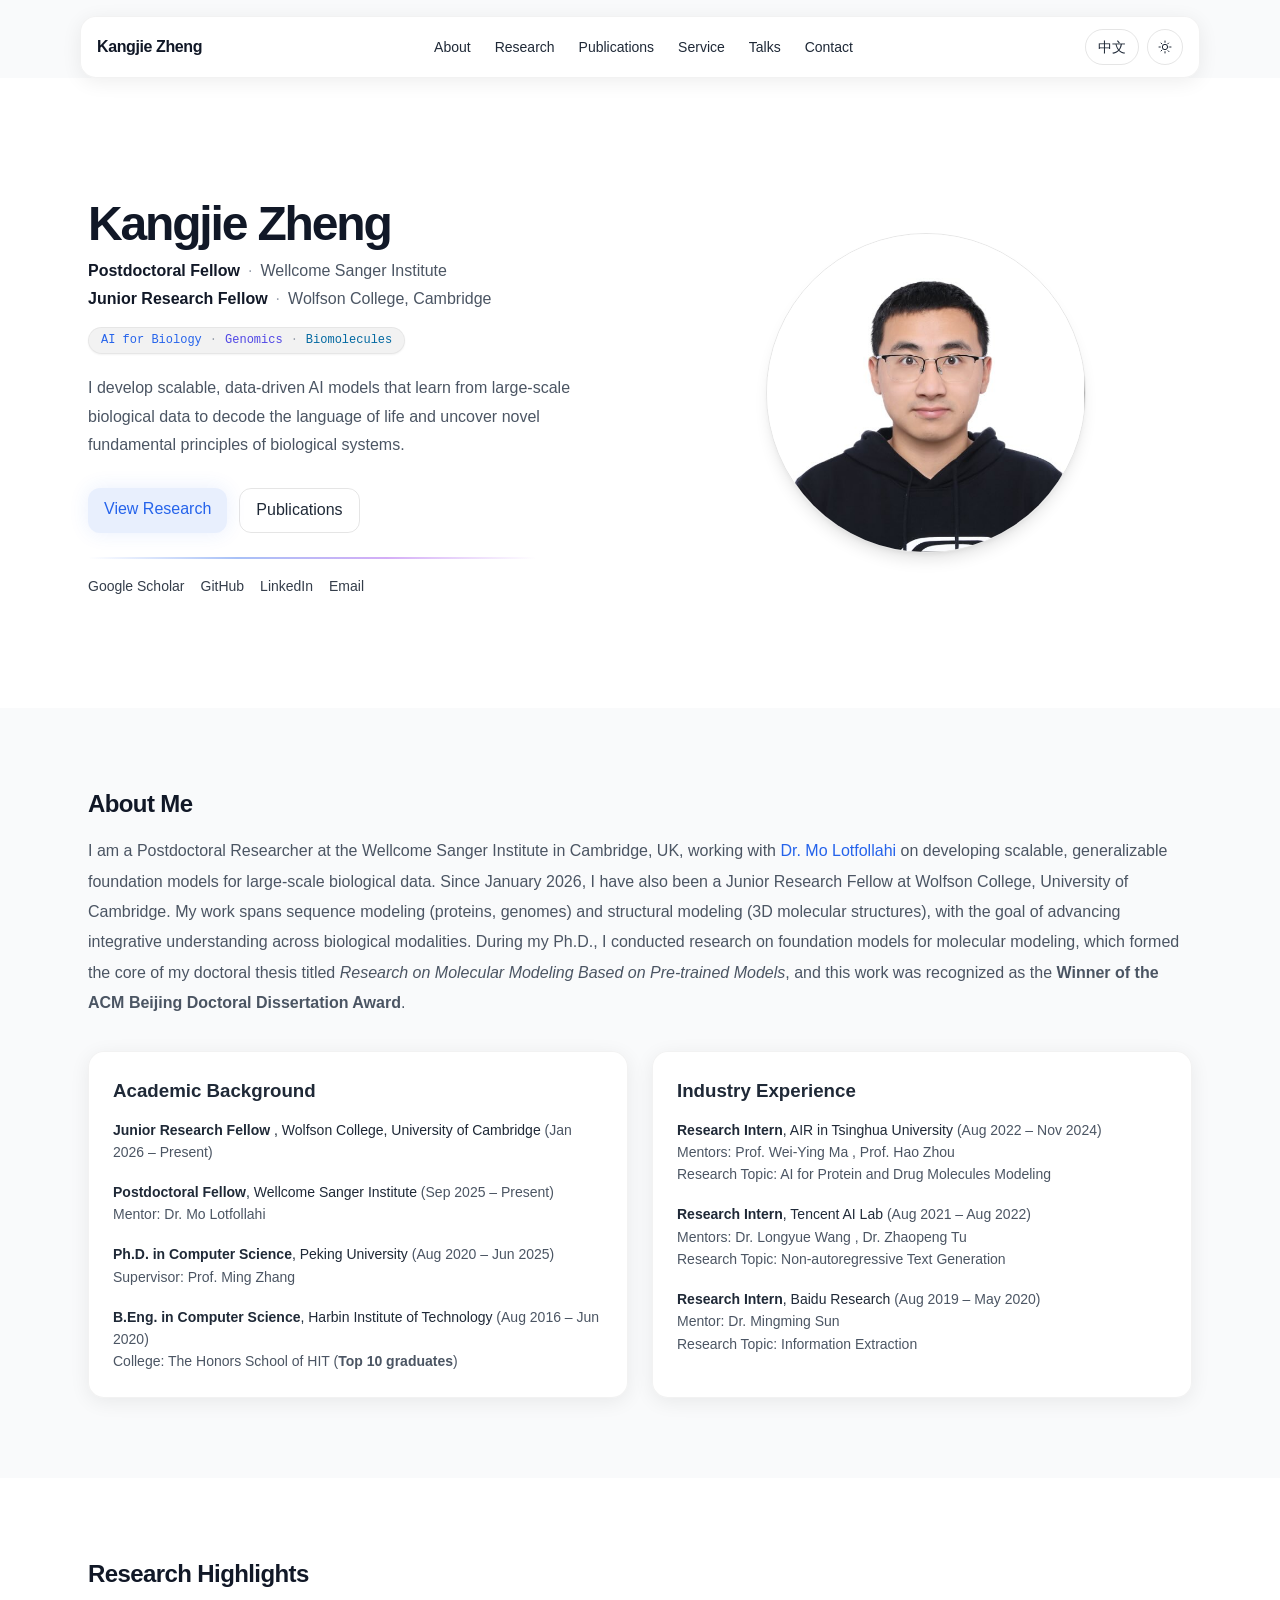
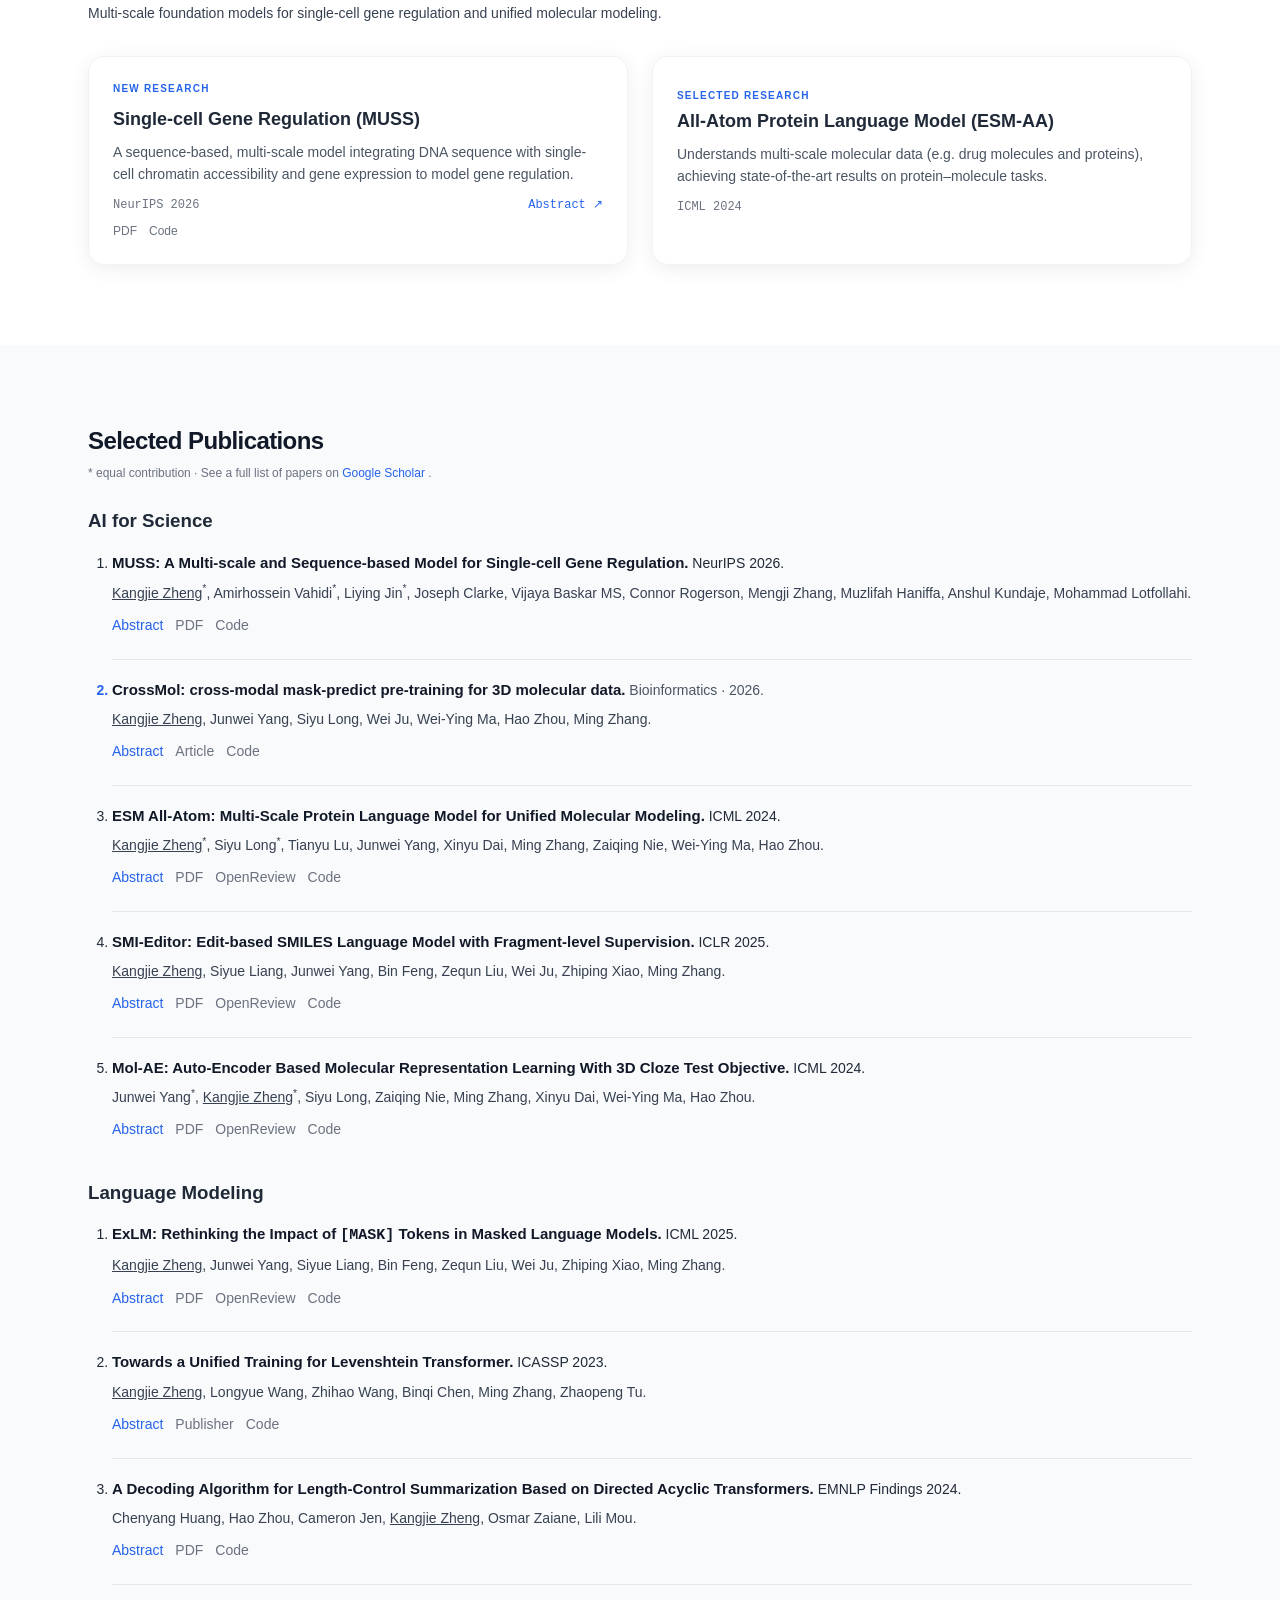
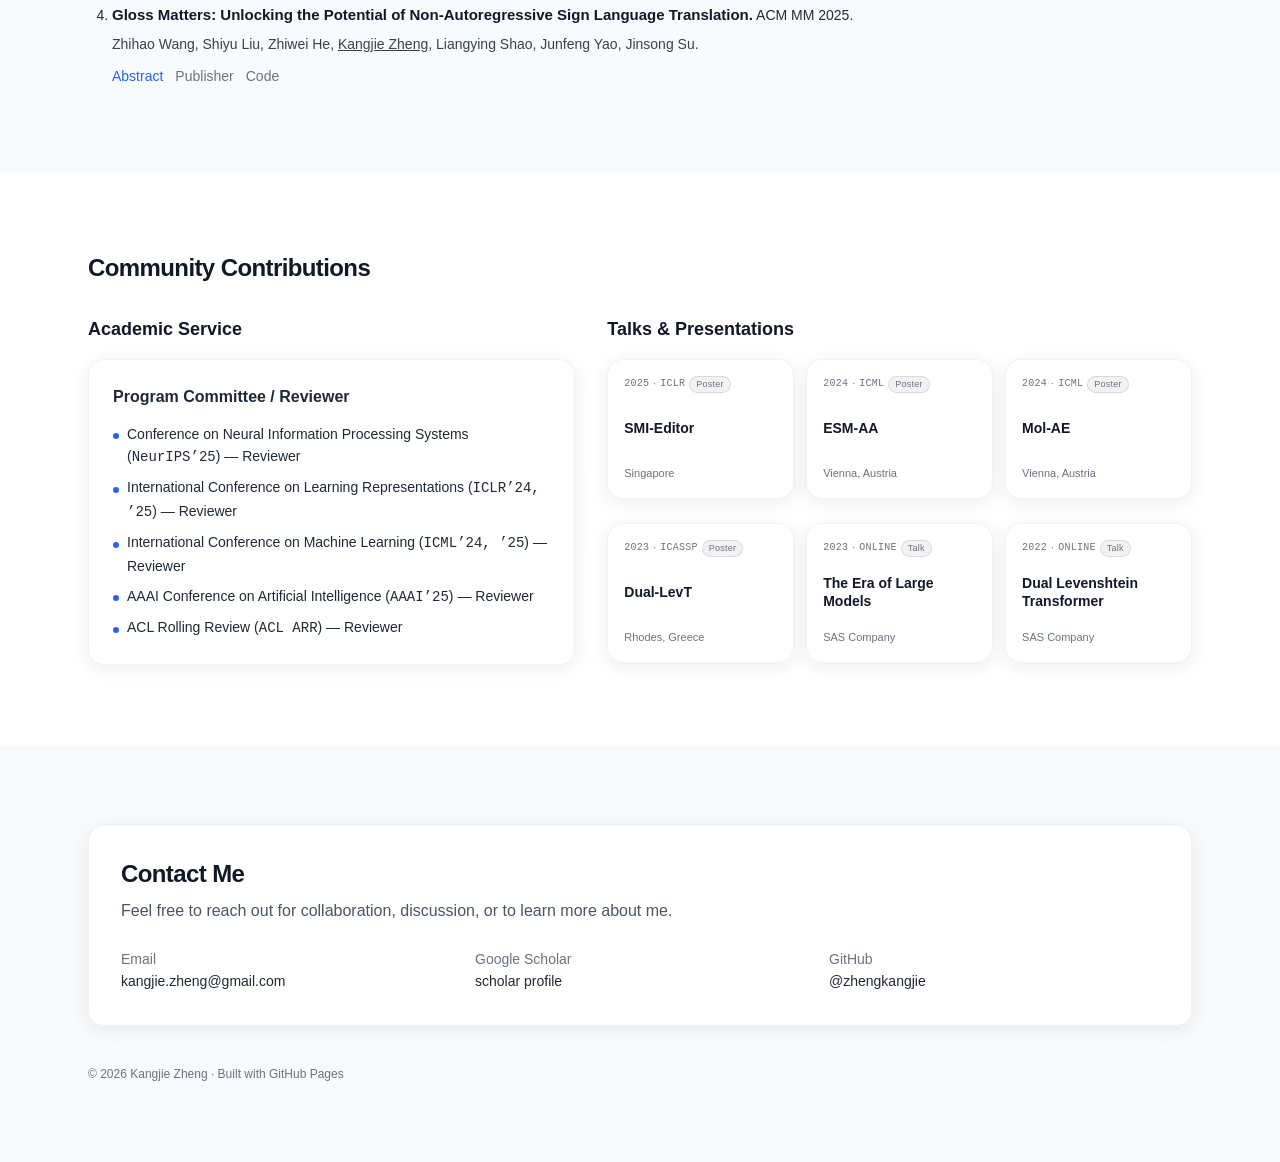
==== commit 52f2b786: "Remove CV download buttons and resume PDF" ====
--- a/index.html
+++ b/index.html
@@ -118,7 +118,6 @@
   <div class="mt-7 flex flex-wrap gap-3">
   <a href="#research" class="rounded-xl bg-accent/10 px-4 py-2 text-accent shadow-glow hover:bg-accent/20">View Research</a>
   <a href="#pubs" class="rounded-xl border border-black/10 px-4 py-2 hover:border-accent/40">Publications</a>
-  <a href="./ZKJ_CV_2026.pdf" class="rounded-xl border border-black/10 px-4 py-2 hover:border-accent/40" target="_blank" rel="noopener">Download CV</a>
   </div>
   <div class="mt-6 h-1 ux-underline w-full sm:w-80 md:w-96 lg:w-[28rem]"></div>
   <div class="mt-4 flex gap-4 text-sm opacity-90">
